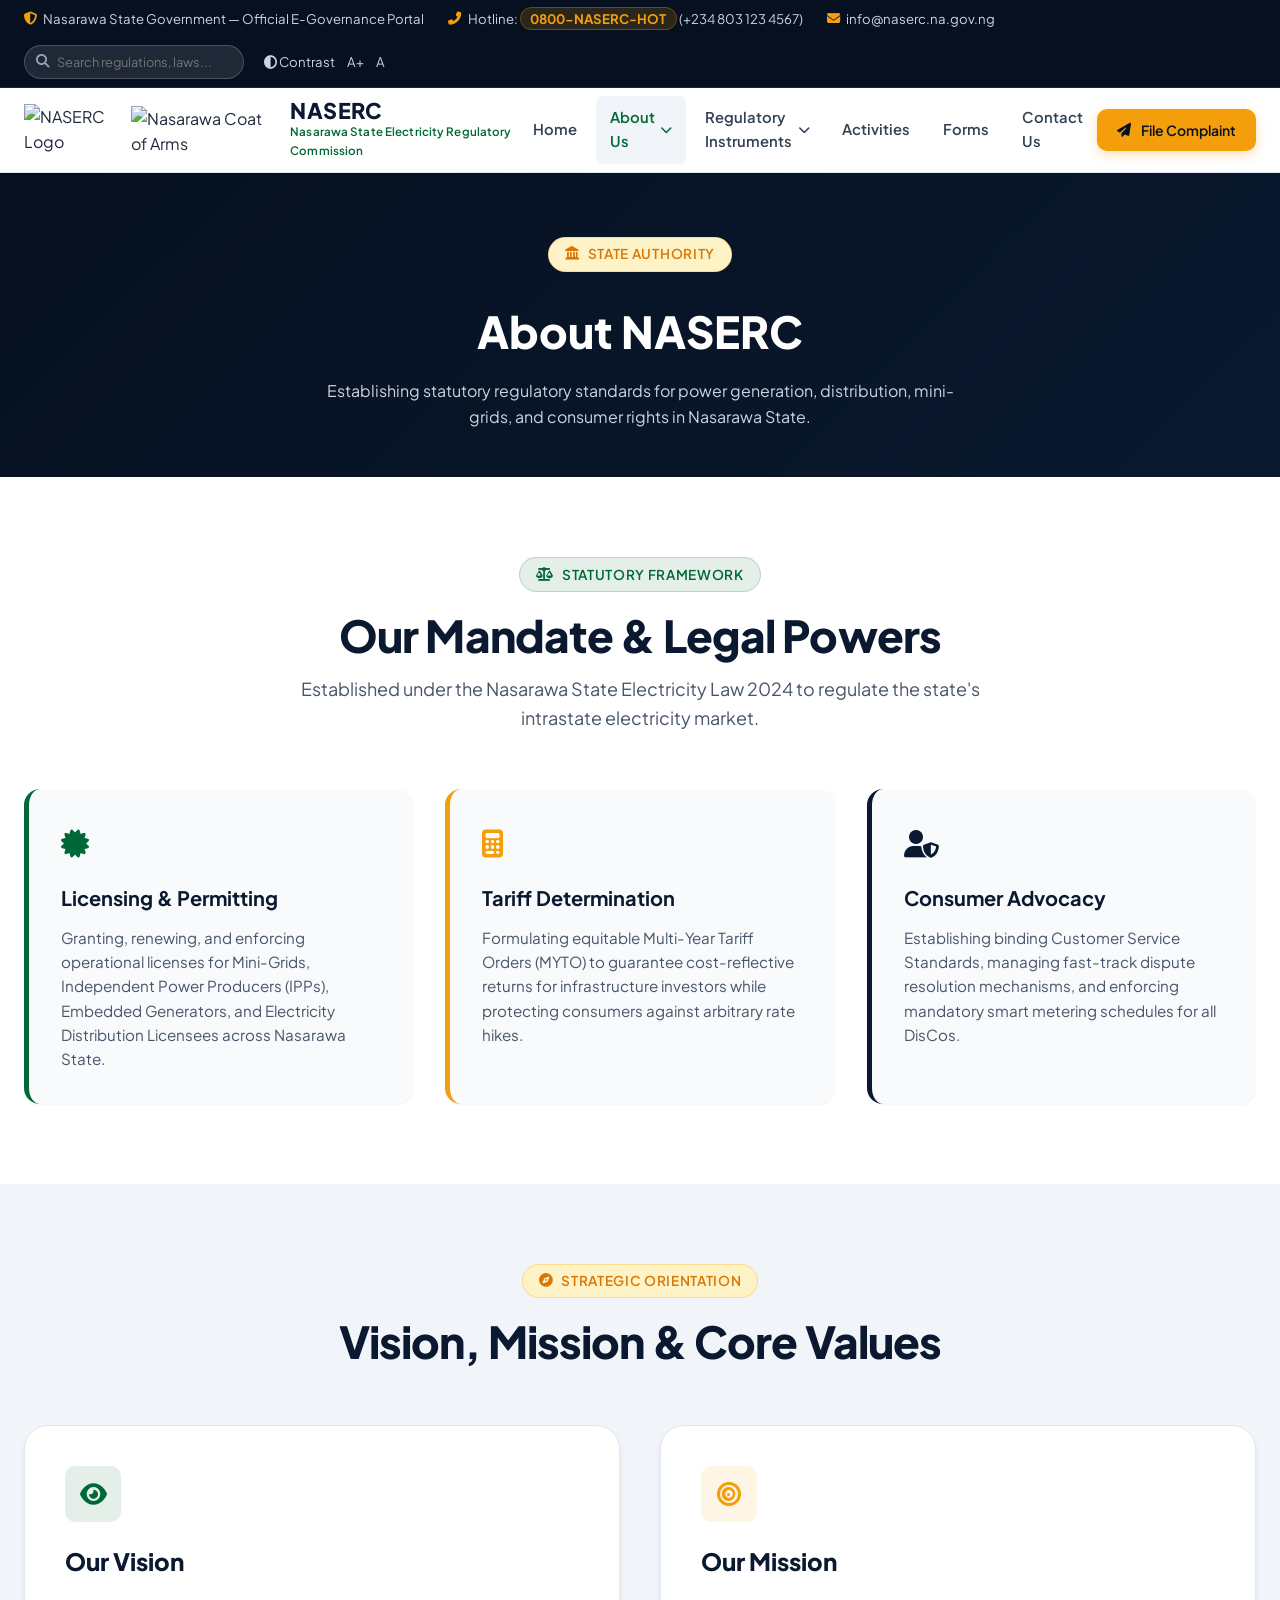
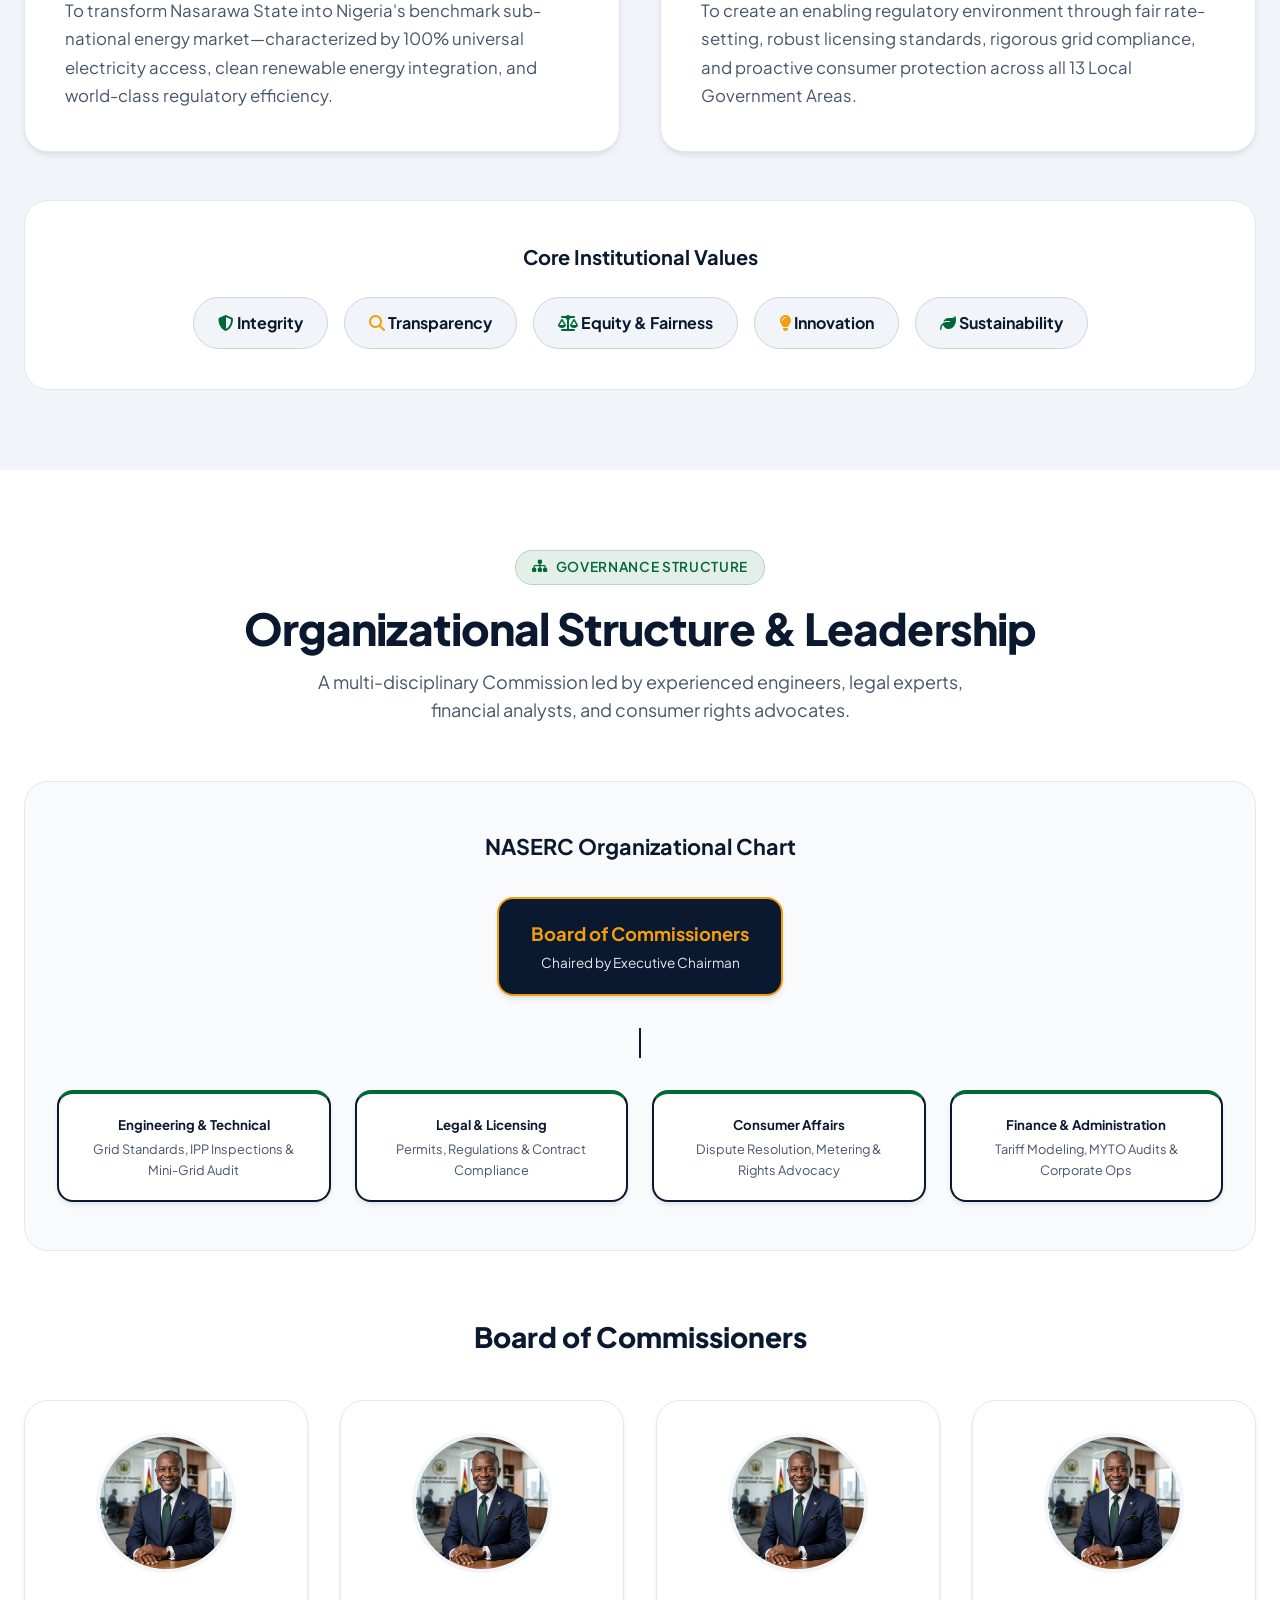
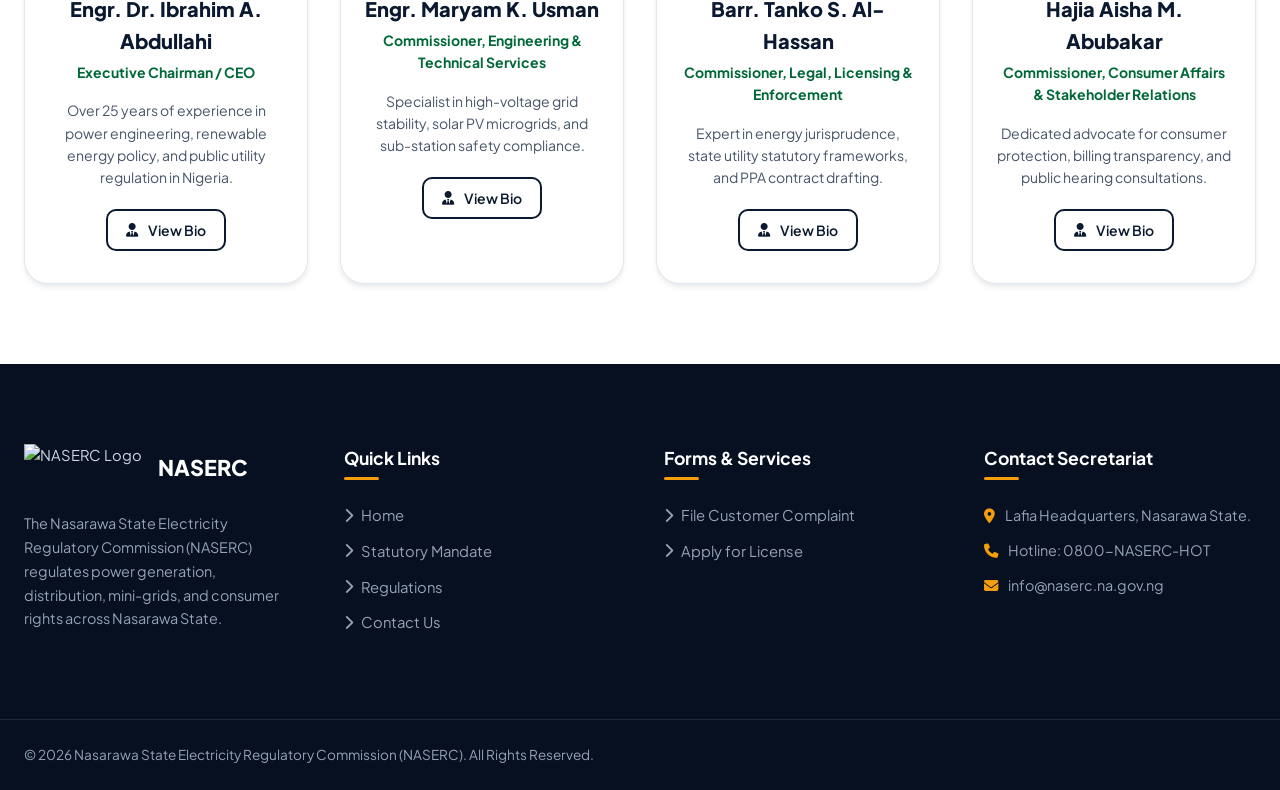
==== about.html @ a4e1a07e "first working" ====
<!DOCTYPE html>
<html lang="en">
<head>
  <meta charset="UTF-8">
  <meta name="viewport" content="width=device-width, initial-scale=1.0">
  <title>About Us | Nasarawa State Electricity Regulatory Commission (NASERC)</title>
  <meta name="description" content="Learn about NASERC's statutory mandate, vision, mission, governance structure, and leadership team regulating electricity in Nasarawa State.">

  <!-- Favicon -->
  <link rel="icon" href="https://naserc.na.gov.ng/logo.png" type="image/png">

  <!-- Google Fonts -->
  <link rel="preconnect" href="https://fonts.googleapis.com">
  <link rel="preconnect" href="https://fonts.gstatic.com" crossorigin>
  <link href="https://fonts.googleapis.com/css2?family=Inter:wght@400;500;600;700&family=Plus+Jakarta+Sans:wght@400;500;600;700;800&display=swap" rel="stylesheet">

  <!-- Font Awesome Icons -->
  <link rel="stylesheet" href="https://cdnjs.cloudflare.com/ajax/libs/font-awesome/6.5.1/css/all.min.css">

  <!-- Core Stylesheet -->
  <link rel="stylesheet" href="css/styles.css">
  
  <style>
    /* Specific Styling for About Page Org Chart & Leadership */
    .org-tree {
      display: flex;
      flex-direction: column;
      align-items: center;
      gap: 2rem;
      margin-top: 2rem;
    }
    .org-node {
      background: var(--white);
      border: 2px solid var(--primary-navy);
      border-radius: var(--radius-lg);
      padding: 1.25rem 2rem;
      text-align: center;
      box-shadow: var(--shadow-md);
      min-width: 260px;
    }
    .org-node.root {
      background: var(--primary-navy);
      color: var(--white);
      border-color: var(--accent-gold);
    }
    .org-node.root h4 { color: var(--accent-gold); }
    .org-level-2 {
      display: flex;
      gap: 1.5rem;
      flex-wrap: wrap;
      justify-content: center;
      width: 100%;
    }
    .org-node.child {
      border-top: 4px solid var(--primary-green);
      flex: 1;
      min-width: 220px;
      max-width: 280px;
    }
    .leadership-grid {
      display: grid;
      grid-template-columns: repeat(auto-fit, minmax(280px, 1fr));
      gap: 2rem;
      margin-top: 2.5rem;
    }
    .leader-card {
      background: var(--white);
      border-radius: var(--radius-xl);
      overflow: hidden;
      border: 1px solid var(--slate-200);
      box-shadow: var(--shadow-md);
      transition: all var(--transition-normal);
      text-align: center;
      padding: 2rem 1.5rem;
    }
    .leader-card:hover {
      transform: translateY(-6px);
      box-shadow: var(--shadow-xl);
      border-color: var(--primary-green);
    }
    .leader-img {
      width: 140px;
      height: 140px;
      border-radius: var(--radius-full);
      object-fit: cover;
      margin: 0 auto 1.25rem auto;
      border: 4px solid var(--slate-100);
    }
    .leader-name {
      font-family: var(--font-heading);
      font-size: 1.25rem;
      font-weight: 800;
      color: var(--primary-navy);
      margin-bottom: 0.25rem;
    }
    .leader-title {
      font-size: 0.875rem;
      font-weight: 700;
      color: var(--primary-green);
      margin-bottom: 1rem;
    }
  </style>
</head>
<body>

  <!-- Top Bar -->
  <div class="top-bar">
    <div class="container top-bar-content">
      <div class="top-bar-info">
        <div class="top-bar-item">
          <i class="fas fa-shield-alt"></i>
          <span>Nasarawa State Government — Official E-Governance Portal</span>
        </div>
        <div class="top-bar-item">
          <i class="fas fa-phone-alt"></i>
          <span>Hotline: <strong class="hotline-badge">0800-NASERC-HOT</strong> (+234 803 123 4567)</span>
        </div>
        <div class="top-bar-item">
          <i class="fas fa-envelope"></i>
          <span>info@naserc.na.gov.ng</span>
        </div>
      </div>
      <div class="top-bar-tools">
        <div class="quick-search-form">
          <i class="fas fa-search quick-search-icon"></i>
          <input type="text" class="quick-search-input" placeholder="Search regulations, laws..." aria-label="Search">
        </div>
        <div class="top-bar-links">
          <a href="#" id="toggleContrastBtn" class="top-bar-link" title="High Contrast Mode"><i class="fas fa-adjust"></i> Contrast</a>
          <a href="#" id="fontIncreaseBtn" class="top-bar-link" title="Increase Text Size">A+</a>
          <a href="#" id="fontResetBtn" class="top-bar-link" title="Reset Text Size">A</a>
        </div>
      </div>
    </div>
  </div>

  <!-- Header Navigation -->
  <header class="main-header">
    <div class="container header-inner">
      <div class="brand-wrapper">
        <a href="index.html" class="brand-logo-link">
          <div class="logo-badge-container">
            <img src="https://naserc.na.gov.ng/logo.png" alt="NASERC Logo" class="logo-img" onerror="this.src='https://naserc.na.gov.ng/nasarawa.jpg'; this.onerror=null;">
            <img src="https://naserc.na.gov.ng/nasarawa.jpg" alt="Nasarawa Coat of Arms" class="state-coat-img">
          </div>
          <div class="brand-text">
            <span class="brand-acronym">NASERC</span>
            <span class="brand-tagline">Nasarawa State Electricity Regulatory Commission</span>
          </div>
        </a>
      </div>

      <nav class="main-nav" aria-label="Main Navigation">
        <ul class="nav-list">
          <li class="nav-item"><a href="index.html" class="nav-link">Home</a></li>
          <li class="nav-item active">
            <a href="about.html" class="nav-link">About Us <i class="fas fa-chevron-down arrow"></i></a>
            <ul class="dropdown-menu">
              <li><a href="#mandate" class="dropdown-item"><i class="fas fa-balance-scale"></i> Statutory Mandate</a></li>
              <li><a href="#vision" class="dropdown-item"><i class="fas fa-eye"></i> Vision & Mission</a></li>
              <li><a href="#governance" class="dropdown-item"><i class="fas fa-sitemap"></i> Governance & Leadership</a></li>
            </ul>
          </li>
          <li class="nav-item">
            <a href="regulations.html" class="nav-link">Regulatory Instruments <i class="fas fa-chevron-down arrow"></i></a>
            <ul class="dropdown-menu">
              <li><a href="regulations.html?category=regulations" class="dropdown-item"><i class="fas fa-gavel"></i> Electricity Regulations</a></li>
              <li><a href="regulations.html?category=licenses" class="dropdown-item"><i class="fas fa-certificate"></i> Licenses & Permits</a></li>
              <li><a href="regulations.html?category=tariff" class="dropdown-item"><i class="fas fa-chart-line"></i> Tariff Orders (MYTO)</a></li>
            </ul>
          </li>
          <li class="nav-item"><a href="activities.html" class="nav-link">Activities</a></li>
          <li class="nav-item"><a href="forms.html" class="nav-link">Forms</a></li>
          <li class="nav-item"><a href="contact.html" class="nav-link">Contact Us</a></li>
        </ul>
      </nav>

      <div class="header-actions">
        <a href="forms.html?tab=complaint" class="btn btn-accent btn-sm"><i class="fas fa-paper-plane"></i> File Complaint</a>
        <button class="mobile-nav-toggle" id="mobileNavToggle" aria-label="Toggle Menu"><i class="fas fa-bars"></i></button>
      </div>
    </div>
  </header>

  <!-- Page Header Banner -->
  <section style="background: linear-gradient(135deg, var(--primary-navy-dark) 0%, var(--primary-navy) 100%); color: var(--white); padding: 4rem 0 3rem 0;">
    <div class="container text-center">
      <span class="section-badge gold"><i class="fas fa-landmark"></i> State Authority</span>
      <h1 style="font-family: var(--font-heading); font-size: 2.75rem; font-weight: 800; margin-top: 0.5rem;">About NASERC</h1>
      <p style="color: var(--slate-300); max-width: 650px; margin: 0.75rem auto 0 auto;">Establishing statutory regulatory standards for power generation, distribution, mini-grids, and consumer rights in Nasarawa State.</p>
    </div>
  </section>

  <!-- Mandate Section -->
  <section class="section-padding" id="mandate" style="background: var(--white);">
    <div class="container">
      <div class="section-header text-center">
        <span class="section-badge"><i class="fas fa-balance-scale"></i> Statutory Framework</span>
        <h2 class="section-title">Our Mandate & Legal Powers</h2>
        <p class="section-subtitle">Established under the Nasarawa State Electricity Law 2024 to regulate the state's intrastate electricity market.</p>
      </div>

      <div style="display: grid; grid-template-columns: repeat(auto-fit, minmax(300px, 1fr)); gap: 2rem;">
        <div style="background: var(--slate-50); border-radius: var(--radius-lg); padding: 2rem; border-left: 5px solid var(--primary-green); box-shadow: var(--shadow-sm);">
          <div style="font-size: 1.75rem; color: var(--primary-green); margin-bottom: 1rem;"><i class="fas fa-certificate"></i></div>
          <h3 style="font-family: var(--font-heading); font-size: 1.25rem; font-weight: 700; color: var(--primary-navy); margin-bottom: 0.75rem;">Licensing & Permitting</h3>
          <p style="color: var(--slate-600); font-size: 0.95rem; line-height: 1.6;">Granting, renewing, and enforcing operational licenses for Mini-Grids, Independent Power Producers (IPPs), Embedded Generators, and Electricity Distribution Licensees across Nasarawa State.</p>
        </div>

        <div style="background: var(--slate-50); border-radius: var(--radius-lg); padding: 2rem; border-left: 5px solid var(--accent-gold); box-shadow: var(--shadow-sm);">
          <div style="font-size: 1.75rem; color: var(--accent-gold); margin-bottom: 1rem;"><i class="fas fa-calculator"></i></div>
          <h3 style="font-family: var(--font-heading); font-size: 1.25rem; font-weight: 700; color: var(--primary-navy); margin-bottom: 0.75rem;">Tariff Determination</h3>
          <p style="color: var(--slate-600); font-size: 0.95rem; line-height: 1.6;">Formulating equitable Multi-Year Tariff Orders (MYTO) to guarantee cost-reflective returns for infrastructure investors while protecting consumers against arbitrary rate hikes.</p>
        </div>

        <div style="background: var(--slate-50); border-radius: var(--radius-lg); padding: 2rem; border-left: 5px solid var(--primary-navy); box-shadow: var(--shadow-sm);">
          <div style="font-size: 1.75rem; color: var(--primary-navy); margin-bottom: 1rem;"><i class="fas fa-user-shield"></i></div>
          <h3 style="font-family: var(--font-heading); font-size: 1.25rem; font-weight: 700; color: var(--primary-navy); margin-bottom: 0.75rem;">Consumer Advocacy</h3>
          <p style="color: var(--slate-600); font-size: 0.95rem; line-height: 1.6;">Establishing binding Customer Service Standards, managing fast-track dispute resolution mechanisms, and enforcing mandatory smart metering schedules for all DisCos.</p>
        </div>
      </div>
    </div>
  </section>

  <!-- Vision & Mission Section -->
  <section class="section-padding" id="vision" style="background: var(--slate-100);">
    <div class="container">
      <div class="section-header text-center">
        <span class="section-badge gold"><i class="fas fa-compass"></i> Strategic Orientation</span>
        <h2 class="section-title">Vision, Mission & Core Values</h2>
      </div>

      <div style="display: grid; grid-template-columns: repeat(auto-fit, minmax(320px, 1fr)); gap: 2.5rem; margin-bottom: 3rem;">
        <!-- Vision -->
        <div style="background: var(--white); border-radius: var(--radius-xl); padding: 2.5rem; border: 1px solid var(--slate-200); box-shadow: var(--shadow-md);">
          <div style="width: 56px; height: 56px; background: rgba(0, 104, 55, 0.1); color: var(--primary-green); border-radius: var(--radius-md); display: flex; align-items: center; justify-content: center; font-size: 1.5rem; margin-bottom: 1.25rem;">
            <i class="fas fa-eye"></i>
          </div>
          <h3 style="font-family: var(--font-heading); font-size: 1.5rem; font-weight: 800; color: var(--primary-navy); margin-bottom: 1rem;">Our Vision</h3>
          <p style="color: var(--slate-600); font-size: 1.05rem; line-height: 1.7;">
            To transform Nasarawa State into Nigeria's benchmark sub-national energy market—characterized by 100% universal electricity access, clean renewable energy integration, and world-class regulatory efficiency.
          </p>
        </div>

        <!-- Mission -->
        <div style="background: var(--white); border-radius: var(--radius-xl); padding: 2.5rem; border: 1px solid var(--slate-200); box-shadow: var(--shadow-md);">
          <div style="width: 56px; height: 56px; background: rgba(245, 158, 11, 0.1); color: var(--accent-gold); border-radius: var(--radius-md); display: flex; align-items: center; justify-content: center; font-size: 1.5rem; margin-bottom: 1.25rem;">
            <i class="fas fa-bullseye"></i>
          </div>
          <h3 style="font-family: var(--font-heading); font-size: 1.5rem; font-weight: 800; color: var(--primary-navy); margin-bottom: 1rem;">Our Mission</h3>
          <p style="color: var(--slate-600); font-size: 1.05rem; line-height: 1.7;">
            To create an enabling regulatory environment through fair rate-setting, robust licensing standards, rigorous grid compliance, and proactive consumer protection across all 13 Local Government Areas.
          </p>
        </div>
      </div>

      <!-- Core Values Pills -->
      <div style="background: var(--white); border-radius: var(--radius-xl); padding: 2.5rem; border: 1px solid var(--slate-200); text-align: center;">
        <h3 style="font-family: var(--font-heading); font-size: 1.25rem; color: var(--primary-navy); margin-bottom: 1.5rem;">Core Institutional Values</h3>
        <div style="display: flex; justify-content: center; gap: 1rem; flex-wrap: wrap;">
          <span style="background: var(--slate-100); color: var(--primary-navy); padding: 0.75rem 1.5rem; border-radius: var(--radius-full); font-weight: 700; border: 1px solid var(--slate-300);"><i class="fas fa-shield-alt" style="color: var(--primary-green);"></i> Integrity</span>
          <span style="background: var(--slate-100); color: var(--primary-navy); padding: 0.75rem 1.5rem; border-radius: var(--radius-full); font-weight: 700; border: 1px solid var(--slate-300);"><i class="fas fa-search" style="color: var(--accent-gold);"></i> Transparency</span>
          <span style="background: var(--slate-100); color: var(--primary-navy); padding: 0.75rem 1.5rem; border-radius: var(--radius-full); font-weight: 700; border: 1px solid var(--slate-300);"><i class="fas fa-balance-scale" style="color: var(--primary-green);"></i> Equity & Fairness</span>
          <span style="background: var(--slate-100); color: var(--primary-navy); padding: 0.75rem 1.5rem; border-radius: var(--radius-full); font-weight: 700; border: 1px solid var(--slate-300);"><i class="fas fa-lightbulb" style="color: var(--accent-gold);"></i> Innovation</span>
          <span style="background: var(--slate-100); color: var(--primary-navy); padding: 0.75rem 1.5rem; border-radius: var(--radius-full); font-weight: 700; border: 1px solid var(--slate-300);"><i class="fas fa-leaf" style="color: var(--primary-green);"></i> Sustainability</span>
        </div>
      </div>
    </div>
  </section>

  <!-- Governance & Organizational Structure Section -->
  <section class="section-padding" id="governance" style="background: var(--white);">
    <div class="container">
      <div class="section-header text-center">
        <span class="section-badge"><i class="fas fa-sitemap"></i> Governance Structure</span>
        <h2 class="section-title">Organizational Structure & Leadership</h2>
        <p class="section-subtitle">A multi-disciplinary Commission led by experienced engineers, legal experts, financial analysts, and consumer rights advocates.</p>
      </div>

      <!-- Organizational Chart Flowchart -->
      <div style="background: var(--slate-50); border-radius: var(--radius-xl); padding: 3rem 2rem; border: 1px solid var(--slate-200); margin-bottom: 4rem;">
        <h3 style="font-family: var(--font-heading); text-align: center; color: var(--primary-navy); margin-bottom: 2rem; font-size: 1.35rem;">NASERC Organizational Chart</h3>
        <div class="org-tree">
          <div class="org-node root">
            <h4 style="font-size: 1.15rem; margin-bottom: 0.25rem;">Board of Commissioners</h4>
            <p style="font-size: 0.85rem; color: var(--slate-200);">Chaired by Executive Chairman</p>
          </div>

          <div style="width: 2px; height: 30px; background: var(--primary-navy);"></div>

          <div class="org-level-2">
            <div class="org-node child">
              <h5 style="font-family: var(--font-heading); color: var(--primary-navy); margin-bottom: 0.25rem;">Engineering & Technical</h5>
              <p style="font-size: 0.8rem; color: var(--slate-600);">Grid Standards, IPP Inspections & Mini-Grid Audit</p>
            </div>

            <div class="org-node child">
              <h5 style="font-family: var(--font-heading); color: var(--primary-navy); margin-bottom: 0.25rem;">Legal & Licensing</h5>
              <p style="font-size: 0.8rem; color: var(--slate-600);">Permits, Regulations & Contract Compliance</p>
            </div>

            <div class="org-node child">
              <h5 style="font-family: var(--font-heading); color: var(--primary-navy); margin-bottom: 0.25rem;">Consumer Affairs</h5>
              <p style="font-size: 0.8rem; color: var(--slate-600);">Dispute Resolution, Metering & Rights Advocacy</p>
            </div>

            <div class="org-node child">
              <h5 style="font-family: var(--font-heading); color: var(--primary-navy); margin-bottom: 0.25rem;">Finance & Administration</h5>
              <p style="font-size: 0.8rem; color: var(--slate-600);">Tariff Modeling, MYTO Audits & Corporate Ops</p>
            </div>
          </div>
        </div>
      </div>

      <!-- Leadership Team Cards -->
      <h3 style="font-family: var(--font-heading); font-size: 1.75rem; font-weight: 800; color: var(--primary-navy); text-align: center; margin-bottom: 1rem;">Board of Commissioners</h3>
      
      <div class="leadership-grid">
        <!-- Leader 1 -->
        <div class="leader-card">
          <img src="assets/images/chairman.png" alt="Executive Chairman" class="leader-img">
          <h4 class="leader-name">Engr. Dr. Ibrahim A. Abdullahi</h4>
          <div class="leader-title">Executive Chairman / CEO</div>
          <p style="font-size: 0.875rem; color: var(--slate-600); line-height: 1.6; margin-bottom: 1.25rem;">Over 25 years of experience in power engineering, renewable energy policy, and public utility regulation in Nigeria.</p>
          <button class="btn btn-sm btn-outline" onclick="showToast('Engr. Dr. Ibrahim A. Abdullahi profile loaded', 'info')"><i class="fas fa-user-tie"></i> View Bio</button>
        </div>

        <!-- Leader 2 -->
        <div class="leader-card">
          <img src="assets/images/executive.png" alt="Commissioner Technical Services" class="leader-img" onerror="this.src='assets/images/chairman.png';">
          <h4 class="leader-name">Engr. Maryam K. Usman</h4>
          <div class="leader-title">Commissioner, Engineering & Technical Services</div>
          <p style="font-size: 0.875rem; color: var(--slate-600); line-height: 1.6; margin-bottom: 1.25rem;">Specialist in high-voltage grid stability, solar PV microgrids, and sub-station safety compliance.</p>
          <button class="btn btn-sm btn-outline" onclick="showToast('Engr. Maryam K. Usman profile loaded', 'info')"><i class="fas fa-user-tie"></i> View Bio</button>
        </div>

        <!-- Leader 3 -->
        <div class="leader-card">
          <img src="assets/images/executive.png" alt="Commissioner Legal" class="leader-img" onerror="this.src='assets/images/chairman.png';">
          <h4 class="leader-name">Barr. Tanko S. Al-Hassan</h4>
          <div class="leader-title">Commissioner, Legal, Licensing & Enforcement</div>
          <p style="font-size: 0.875rem; color: var(--slate-600); line-height: 1.6; margin-bottom: 1.25rem;">Expert in energy jurisprudence, state utility statutory frameworks, and PPA contract drafting.</p>
          <button class="btn btn-sm btn-outline" onclick="showToast('Barr. Tanko S. Al-Hassan profile loaded', 'info')"><i class="fas fa-user-tie"></i> View Bio</button>
        </div>

        <!-- Leader 4 -->
        <div class="leader-card">
          <img src="assets/images/executive.png" alt="Commissioner Consumer Affairs" class="leader-img" onerror="this.src='assets/images/chairman.png';">
          <h4 class="leader-name">Hajia Aisha M. Abubakar</h4>
          <div class="leader-title">Commissioner, Consumer Affairs & Stakeholder Relations</div>
          <p style="font-size: 0.875rem; color: var(--slate-600); line-height: 1.6; margin-bottom: 1.25rem;">Dedicated advocate for consumer protection, billing transparency, and public hearing consultations.</p>
          <button class="btn btn-sm btn-outline" onclick="showToast('Hajia Aisha M. Abubakar profile loaded', 'info')"><i class="fas fa-user-tie"></i> View Bio</button>
        </div>
      </div>
    </div>
  </section>

  <!-- Global Footer -->
  <footer class="main-footer">
    <div class="footer-top">
      <div class="container">
        <div class="footer-grid">
          <div class="footer-brand-col">
            <div class="footer-logo-row">
              <img src="https://naserc.na.gov.ng/logo.png" alt="NASERC Logo" class="footer-logo" onerror="this.src='https://naserc.na.gov.ng/nasarawa.jpg'; this.onerror=null;">
              <span style="font-family: var(--font-heading); font-weight: 800; font-size: 1.35rem; color: var(--white);">NASERC</span>
            </div>
            <p class="footer-desc">
              The Nasarawa State Electricity Regulatory Commission (NASERC) regulates power generation, distribution, mini-grids, and consumer rights across Nasarawa State.
            </p>
          </div>
          <div>
            <h4 class="footer-heading">Quick Links</h4>
            <ul class="footer-links">
              <li><a href="index.html" class="footer-link"><i class="fas fa-chevron-right"></i> Home</a></li>
              <li><a href="about.html" class="footer-link"><i class="fas fa-chevron-right"></i> Statutory Mandate</a></li>
              <li><a href="regulations.html" class="footer-link"><i class="fas fa-chevron-right"></i> Regulations</a></li>
              <li><a href="contact.html" class="footer-link"><i class="fas fa-chevron-right"></i> Contact Us</a></li>
            </ul>
          </div>
          <div>
            <h4 class="footer-heading">Forms & Services</h4>
            <ul class="footer-links">
              <li><a href="forms.html?tab=complaint" class="footer-link"><i class="fas fa-chevron-right"></i> File Customer Complaint</a></li>
              <li><a href="forms.html?tab=license" class="footer-link"><i class="fas fa-chevron-right"></i> Apply for License</a></li>
            </ul>
          </div>
          <div>
            <h4 class="footer-heading">Contact Secretariat</h4>
            <ul class="footer-links">
              <li style="color: var(--slate-400); font-size: 0.9rem;"><i class="fas fa-map-marker-alt" style="color: var(--accent-gold); margin-right: 0.5rem;"></i> Lafia Headquarters, Nasarawa State.</li>
              <li style="color: var(--slate-400); font-size: 0.9rem;"><i class="fas fa-phone" style="color: var(--accent-gold); margin-right: 0.5rem;"></i> Hotline: 0800-NASERC-HOT</li>
              <li style="color: var(--slate-400); font-size: 0.9rem;"><i class="fas fa-envelope" style="color: var(--accent-gold); margin-right: 0.5rem;"></i> info@naserc.na.gov.ng</li>
            </ul>
          </div>
        </div>
      </div>
    </div>
    <div class="footer-bottom">
      <div class="container footer-bottom-content">
        <div>&copy; 2026 Nasarawa State Electricity Regulatory Commission (NASERC). All Rights Reserved.</div>
      </div>
    </div>
  </footer>

  <script src="js/main.js"></script>
</body>
</html>
---- css/styles.css ----
/* ==========================================================================
   Nasarawa State Electricity Regulatory Commission (NASERC)
   Official Web Portal - Stylesheet & Design System
   ========================================================================== */

/* --------------------------------------------------------------------------
   1. Design System & CSS Variables
   -------------------------------------------------------------------------- */
:root {
  /* Brand Colors - Governmental & Civic Palette */
  --primary-navy: #0a192f;
  --primary-navy-dark: #061020;
  --primary-navy-light: #162e4a;
  --primary-green: #006837;
  --primary-green-light: #0d8a4d;
  --primary-green-dark: #004d28;
  --accent-gold: #f59e0b;
  --accent-gold-hover: #d97706;
  --accent-gold-light: #fef3c7;
  
  /* Neutral Colors */
  --slate-900: #0f172a;
  --slate-800: #1e293b;
  --slate-700: #334155;
  --slate-600: #475569;
  --slate-500: #64748b;
  --slate-400: #94a3b8;
  --slate-300: #cbd5e1;
  --slate-200: #e2e8f0;
  --slate-100: #f1f5f9;
  --slate-50: #f8fafc;
  --white: #ffffff;

  /* State & Alert Colors */
  --success: #10b981;
  --success-bg: #ecfdf5;
  --warning: #f59e0b;
  --warning-bg: #fffbeb;
  --danger: #ef4444;
  --danger-bg: #fef2f2;
  --info: #3b82f6;
  --info-bg: #eff6ff;

  /* Typography */
  --font-main: 'Plus Jakarta Sans', 'Inter', -apple-system, BlinkMacSystemFont, 'Segoe UI', Roboto, sans-serif;
  --font-heading: 'Plus Jakarta Sans', 'Inter', sans-serif;

  /* Shadows */
  --shadow-sm: 0 1px 2px 0 rgba(0, 0, 0, 0.05);
  --shadow-md: 0 4px 6px -1px rgba(10, 25, 47, 0.08), 0 2px 4px -1px rgba(10, 25, 47, 0.04);
  --shadow-lg: 0 10px 15px -3px rgba(10, 25, 47, 0.1), 0 4px 6px -2px rgba(10, 25, 47, 0.05);
  --shadow-xl: 0 20px 25px -5px rgba(10, 25, 47, 0.12), 0 10px 10px -5px rgba(10, 25, 47, 0.04);
  --shadow-glow: 0 0 25px rgba(0, 104, 55, 0.25);

  /* Borders & Radius */
  --radius-sm: 6px;
  --radius-md: 10px;
  --radius-lg: 16px;
  --radius-xl: 24px;
  --radius-full: 9999px;

  /* Transitions */
  --transition-fast: 0.15s ease;
  --transition-normal: 0.3s cubic-bezier(0.4, 0, 0.2, 1);
  --transition-slow: 0.5s cubic-bezier(0.4, 0, 0.2, 1);

  /* Layout */
  --max-width: 1280px;
  --header-height: 80px;
}

/* Dark Mode Variables Toggle */
[data-theme="dark"] {
  --slate-900: #f8fafc;
  --slate-800: #e2e8f0;
  --slate-700: #cbd5e1;
  --slate-100: #0f172a;
  --slate-50: #0b1120;
  --white: #121e30;
  --primary-navy: #0f2540;
  --shadow-md: 0 4px 6px -1px rgba(0, 0, 0, 0.3);
}

/* --------------------------------------------------------------------------
   2. Reset & Core Styling
   -------------------------------------------------------------------------- */
*, *::before, *::after {
  box-sizing: border-box;
  margin: 0;
  padding: 0;
}

html {
  font-size: 16px;
  scroll-behavior: smooth;
  height: 100%;
}

body {
  font-family: var(--font-main);
  background-color: var(--slate-50);
  color: var(--slate-800);
  line-height: 1.6;
  -webkit-font-smoothing: antialiased;
  -moz-osx-font-smoothing: grayscale;
  display: flex;
  flex-direction: column;
  min-height: 100vh;
}

main {
  flex: 1;
}

a {
  color: inherit;
  text-decoration: none;
  transition: color var(--transition-fast);
}

button, input, select, textarea {
  font: inherit;
}

img, svg {
  display: block;
  max-width: 100%;
  height: auto;
}

ul, ol {
  list-style: none;
}

/* --------------------------------------------------------------------------
   3. Container & Layout Utilities
   -------------------------------------------------------------------------- */
.container {
  width: 100%;
  max-width: var(--max-width);
  margin-left: auto;
  margin-right: auto;
  padding-left: 1.5rem;
  padding-right: 1.5rem;
}

.section-padding {
  padding-top: 5rem;
  padding-bottom: 5rem;
}

@media (max-width: 768px) {
  .section-padding {
    padding-top: 3.5rem;
    padding-bottom: 3.5rem;
  }
}

.text-center { text-align: center; }
.text-left { text-align: left; }
.text-right { text-align: right; }

.section-header {
  margin-bottom: 3.5rem;
}

.section-badge {
  display: inline-flex;
  align-items: center;
  gap: 0.5rem;
  padding: 0.35rem 1rem;
  background-color: rgba(0, 104, 55, 0.1);
  color: var(--primary-green);
  border: 1px solid rgba(0, 104, 55, 0.2);
  border-radius: var(--radius-full);
  font-size: 0.85rem;
  font-weight: 600;
  letter-spacing: 0.05em;
  text-transform: uppercase;
  margin-bottom: 1rem;
}

.section-badge.gold {
  background-color: var(--accent-gold-light);
  color: var(--accent-gold-hover);
  border-color: rgba(245, 158, 11, 0.3);
}

.section-title {
  font-family: var(--font-heading);
  font-size: 2.25rem;
  font-weight: 800;
  color: var(--primary-navy);
  line-height: 1.25;
  letter-spacing: -0.02em;
}

@media (min-width: 768px) {
  .section-title { font-size: 2.75rem; }
}

.section-subtitle {
  font-size: 1.125rem;
  color: var(--slate-600);
  max-width: 700px;
  margin-top: 0.75rem;
  margin-left: auto;
  margin-right: auto;
}

/* Buttons */
.btn {
  display: inline-flex;
  align-items: center;
  justify-content: center;
  gap: 0.6rem;
  padding: 0.85rem 1.75rem;
  font-size: 0.95rem;
  font-weight: 600;
  border-radius: var(--radius-md);
  border: 2px solid transparent;
  cursor: pointer;
  transition: all var(--transition-normal);
  white-space: nowrap;
}

.btn-primary {
  background-color: var(--primary-green);
  color: var(--white);
  box-shadow: 0 4px 12px rgba(0, 104, 55, 0.25);
}

.btn-primary:hover {
  background-color: var(--primary-green-dark);
  transform: translateY(-2px);
  box-shadow: 0 6px 16px rgba(0, 104, 55, 0.35);
}

.btn-accent {
  background-color: var(--accent-gold);
  color: var(--primary-navy-dark);
  box-shadow: 0 4px 12px rgba(245, 158, 11, 0.3);
}

.btn-accent:hover {
  background-color: var(--accent-gold-hover);
  color: var(--white);
  transform: translateY(-2px);
  box-shadow: 0 6px 16px rgba(217, 119, 6, 0.4);
}

.btn-navy {
  background-color: var(--primary-navy);
  color: var(--white);
}

.btn-navy:hover {
  background-color: var(--primary-navy-light);
  transform: translateY(-2px);
}

.btn-outline {
  background-color: transparent;
  border-color: var(--primary-navy);
  color: var(--primary-navy);
}

.btn-outline:hover {
  background-color: var(--primary-navy);
  color: var(--white);
  transform: translateY(-2px);
}

.btn-outline-white {
  background-color: transparent;
  border-color: rgba(255, 255, 255, 0.6);
  color: var(--white);
}

.btn-outline-white:hover {
  background-color: var(--white);
  color: var(--primary-navy);
  transform: translateY(-2px);
}

.btn-sm {
  padding: 0.5rem 1.15rem;
  font-size: 0.875rem;
}

.btn-lg {
  padding: 1.1rem 2.25rem;
  font-size: 1.05rem;
  border-radius: var(--radius-lg);
}

/* --------------------------------------------------------------------------
   4. Global Header & Top Bar Navigation
   -------------------------------------------------------------------------- */
.top-bar {
  background-color: var(--primary-navy-dark);
  color: var(--slate-300);
  font-size: 0.825rem;
  padding: 0.5rem 0;
  border-bottom: 1px solid rgba(255, 255, 255, 0.1);
}

.top-bar-content {
  display: flex;
  justify-content: space-between;
  align-items: center;
  flex-wrap: wrap;
  gap: 1rem;
}

.top-bar-info {
  display: flex;
  align-items: center;
  gap: 1.5rem;
  flex-wrap: wrap;
}

.top-bar-item {
  display: flex;
  align-items: center;
  gap: 0.4rem;
}

.top-bar-item i {
  color: var(--accent-gold);
}

.hotline-badge {
  background-color: rgba(245, 158, 11, 0.15);
  color: var(--accent-gold);
  padding: 0.15rem 0.6rem;
  border-radius: var(--radius-full);
  font-weight: 700;
  border: 1px solid rgba(245, 158, 11, 0.3);
}

.top-bar-tools {
  display: flex;
  align-items: center;
  gap: 1.25rem;
}

.quick-search-form {
  position: relative;
  width: 220px;
}

.quick-search-input {
  width: 100%;
  padding: 0.35rem 0.75rem 0.35rem 2rem;
  background: rgba(255, 255, 255, 0.1);
  border: 1px solid rgba(255, 255, 255, 0.2);
  border-radius: var(--radius-full);
  color: var(--white);
  font-size: 0.8rem;
  transition: all var(--transition-fast);
}

.quick-search-input:focus {
  outline: none;
  background: rgba(255, 255, 255, 0.2);
  border-color: var(--accent-gold);
  width: 260px;
}

.quick-search-icon {
  position: absolute;
  left: 0.75rem;
  top: 50%;
  transform: translateY(-50%);
  color: var(--slate-400);
  font-size: 0.85rem;
}

/* Accessibility & Theme Controls */
.top-bar-links {
  display: flex;
  align-items: center;
  gap: 0.75rem;
}

.top-bar-link {
  color: var(--slate-300);
  transition: color var(--transition-fast);
}

.top-bar-link:hover {
  color: var(--white);
}

/* Main Navbar */
.main-header {
  position: sticky;
  top: 0;
  z-index: 1000;
  background-color: rgba(255, 255, 255, 0.96);
  backdrop-filter: blur(12px);
  -webkit-backdrop-filter: blur(12px);
  border-bottom: 1px solid var(--slate-200);
  box-shadow: var(--shadow-sm);
  transition: all var(--transition-normal);
}

.header-inner {
  display: flex;
  align-items: center;
  justify-content: space-between;
  height: 84px;
}

.brand-wrapper {
  display: flex;
  align-items: center;
  gap: 1rem;
}

.brand-logo-link {
  display: flex;
  align-items: center;
  gap: 0.85rem;
}

.logo-badge-container {
  display: flex;
  align-items: center;
  gap: 0.75rem;
}

.logo-img {
  height: 52px;
  width: auto;
  object-fit: contain;
}

.state-coat-img {
  height: 48px;
  width: auto;
  object-fit: contain;
}

.brand-text {
  display: flex;
  flex-direction: column;
}

.brand-acronym {
  font-family: var(--font-heading);
  font-weight: 800;
  font-size: 1.35rem;
  color: var(--primary-navy);
  line-height: 1.1;
  letter-spacing: 0.02em;
}

.brand-tagline {
  font-size: 0.725rem;
  color: var(--primary-green);
  font-weight: 600;
  letter-spacing: 0.01em;
}

/* Navigation Links */
.main-nav {
  display: flex;
  align-items: center;
  gap: 0.25rem;
}

.nav-list {
  display: flex;
  align-items: center;
  gap: 0.35rem;
}

.nav-item {
  position: relative;
}

.nav-link {
  display: flex;
  align-items: center;
  gap: 0.35rem;
  padding: 0.65rem 0.85rem;
  font-size: 0.925rem;
  font-weight: 600;
  color: var(--slate-700);
  border-radius: var(--radius-sm);
  transition: all var(--transition-fast);
}

.nav-link:hover, .nav-item.active .nav-link {
  color: var(--primary-green);
  background-color: var(--slate-100);
}

.nav-link i.arrow {
  font-size: 0.75rem;
  transition: transform var(--transition-fast);
}

.nav-item:hover .nav-link i.arrow {
  transform: rotate(180deg);
}

/* Dropdown Menu */
.dropdown-menu {
  position: absolute;
  top: 100%;
  left: 0;
  min-width: 250px;
  background-color: var(--white);
  border-radius: var(--radius-md);
  box-shadow: var(--shadow-xl);
  border: 1px solid var(--slate-200);
  padding: 0.6rem 0;
  opacity: 0;
  visibility: hidden;
  transform: translateY(10px);
  transition: all var(--transition-normal);
  z-index: 1100;
}

.nav-item:hover .dropdown-menu {
  opacity: 1;
  visibility: visible;
  transform: translateY(0);
}

.dropdown-item {
  display: flex;
  align-items: center;
  gap: 0.75rem;
  padding: 0.65rem 1.25rem;
  font-size: 0.9rem;
  font-weight: 500;
  color: var(--slate-700);
  transition: all var(--transition-fast);
}

.dropdown-item:hover {
  background-color: var(--slate-100);
  color: var(--primary-green);
  padding-left: 1.5rem;
}

.dropdown-item i {
  color: var(--primary-green);
  font-size: 1rem;
}

/* Header Actions */
.header-actions {
  display: flex;
  align-items: center;
  gap: 1rem;
}

.mobile-nav-toggle {
  display: none;
  background: none;
  border: none;
  font-size: 1.5rem;
  color: var(--primary-navy);
  cursor: pointer;
  padding: 0.5rem;
}

@media (max-width: 1024px) {
  .main-nav {
    display: none;
  }
  .mobile-nav-toggle {
    display: block;
  }
  .top-bar-info {
    font-size: 0.75rem;
  }
  .quick-search-form {
    display: none;
  }
}

/* Mobile Drawer Navigation */
.mobile-drawer {
  position: fixed;
  top: 0;
  right: -320px;
  width: 300px;
  height: 100vh;
  background-color: var(--white);
  z-index: 2000;
  box-shadow: var(--shadow-xl);
  transition: right var(--transition-normal);
  display: flex;
  flex-direction: column;
  overflow-y: auto;
}

.mobile-drawer.open {
  right: 0;
}

.drawer-header {
  display: flex;
  align-items: center;
  justify-content: space-between;
  padding: 1.25rem 1.5rem;
  border-bottom: 1px solid var(--slate-200);
  background: var(--primary-navy-dark);
  color: var(--white);
}

.drawer-close {
  background: none;
  border: none;
  color: var(--white);
  font-size: 1.5rem;
  cursor: pointer;
}

.drawer-body {
  padding: 1.5rem;
  flex: 1;
}

.mobile-nav-list {
  display: flex;
  flex-direction: column;
  gap: 0.5rem;
}

.mobile-nav-item {
  border-bottom: 1px solid var(--slate-100);
}

.mobile-nav-link {
  display: flex;
  justify-content: space-between;
  align-items: center;
  padding: 0.85rem 0;
  font-weight: 600;
  color: var(--slate-800);
}

.mobile-submenu {
  display: none;
  padding-left: 1rem;
  padding-bottom: 0.5rem;
}

.mobile-submenu.open {
  display: block;
}

.mobile-submenu-item {
  padding: 0.5rem 0;
  font-size: 0.9rem;
  color: var(--slate-600);
}

.drawer-backdrop {
  position: fixed;
  inset: 0;
  background: rgba(0, 0, 0, 0.5);
  z-index: 1999;
  opacity: 0;
  visibility: hidden;
  transition: opacity var(--transition-normal);
}

.drawer-backdrop.open {
  opacity: 1;
  visibility: visible;
}

/* --------------------------------------------------------------------------
   5. Hero Section (Slider & Overlay Controls)
   -------------------------------------------------------------------------- */
.hero-slider-section {
  position: relative;
  background-color: var(--primary-navy-dark);
  color: var(--white);
  overflow: hidden;
  min-height: 580px;
}

.hero-slider-container {
  position: relative;
  width: 100%;
  height: 580px;
}

.hero-slide {
  position: absolute;
  inset: 0;
  opacity: 0;
  visibility: hidden;
  transition: opacity 0.8s ease-in-out, transform 0.8s ease-in-out;
  transform: scale(1.03);
}

.hero-slide.active {
  opacity: 1;
  visibility: visible;
  transform: scale(1);
}

.hero-slide-bg {
  position: absolute;
  inset: 0;
  width: 100%;
  height: 100%;
  object-fit: cover;
  object-position: center;
}

.hero-slide-overlay {
  position: absolute;
  inset: 0;
  background: linear-gradient(90deg, 
    rgba(6, 16, 32, 0.92) 0%, 
    rgba(6, 16, 32, 0.75) 50%, 
    rgba(6, 16, 32, 0.4) 100%);
}

.hero-slide-content {
  position: relative;
  z-index: 10;
  height: 100%;
  display: flex;
  flex-direction: column;
  justify-content: center;
  max-width: 750px;
}

.hero-tag {
  display: inline-flex;
  align-items: center;
  gap: 0.5rem;
  padding: 0.4rem 1rem;
  background: rgba(245, 158, 11, 0.2);
  color: var(--accent-gold);
  border: 1px solid rgba(245, 158, 11, 0.4);
  border-radius: var(--radius-full);
  font-size: 0.85rem;
  font-weight: 700;
  margin-bottom: 1.25rem;
  width: fit-content;
}

.hero-title {
  font-family: var(--font-heading);
  font-size: 2.75rem;
  font-weight: 800;
  line-height: 1.15;
  letter-spacing: -0.02em;
  margin-bottom: 1.25rem;
}

@media (min-width: 768px) {
  .hero-title { font-size: 3.5rem; }
}

.hero-description {
  font-size: 1.15rem;
  color: var(--slate-300);
  line-height: 1.6;
  margin-bottom: 2rem;
}

.hero-actions {
  display: flex;
  gap: 1rem;
  flex-wrap: wrap;
}

/* Slider Navigation Controls */
.slider-arrow {
  position: absolute;
  top: 50%;
  transform: translateY(-50%);
  z-index: 20;
  width: 48px;
  height: 48px;
  border-radius: var(--radius-full);
  background: rgba(255, 255, 255, 0.15);
  backdrop-filter: blur(8px);
  border: 1px solid rgba(255, 255, 255, 0.3);
  color: var(--white);
  display: flex;
  align-items: center;
  justify-content: center;
  font-size: 1.25rem;
  cursor: pointer;
  transition: all var(--transition-fast);
}

.slider-arrow:hover {
  background: var(--primary-green);
  border-color: var(--primary-green);
  transform: translateY(-50%) scale(1.1);
}

.slider-arrow.prev { left: 2rem; }
.slider-arrow.next { right: 2rem; }

.slider-indicators {
  position: absolute;
  bottom: 2rem;
  left: 50%;
  transform: translateX(-50%);
  z-index: 20;
  display: flex;
  align-items: center;
  gap: 0.75rem;
}

.indicator-dot {
  width: 12px;
  height: 12px;
  border-radius: var(--radius-full);
  background: rgba(255, 255, 255, 0.4);
  border: none;
  cursor: pointer;
  transition: all var(--transition-normal);
}

.indicator-dot.active {
  width: 36px;
  background: var(--accent-gold);
  border-radius: 6px;
}

/* Live News Ticker */
.ticker-bar {
  background: var(--primary-navy);
  color: var(--white);
  padding: 0.75rem 0;
  border-bottom: 3px solid var(--primary-green);
}

.ticker-wrapper {
  display: flex;
  align-items: center;
  gap: 1rem;
  overflow: hidden;
}

.ticker-label {
  display: flex;
  align-items: center;
  gap: 0.4rem;
  background: var(--primary-green);
  color: var(--white);
  padding: 0.3rem 0.85rem;
  border-radius: var(--radius-sm);
  font-size: 0.8rem;
  font-weight: 700;
  text-transform: uppercase;
  white-space: nowrap;
  flex-shrink: 0;
}

.ticker-content {
  display: flex;
  white-space: nowrap;
  animation: marquee 30s linear infinite;
  font-size: 0.9rem;
  color: var(--slate-200);
}

.ticker-content:hover {
  animation-play-state: paused;
}

.ticker-item {
  display: inline-flex;
  align-items: center;
  gap: 1.5rem;
  padding-right: 3rem;
}

.ticker-item::after {
  content: "•";
  color: var(--accent-gold);
}

@keyframes marquee {
  0% { transform: translateX(0); }
  100% { transform: translateX(-50%); }
}

/* --------------------------------------------------------------------------
   6. Executive Message Section
   -------------------------------------------------------------------------- */
.executive-section {
  background-color: var(--white);
  position: relative;
}

.executive-grid {
  display: grid;
  grid-template-columns: 1fr;
  gap: 3rem;
  align-items: center;
}

@media (min-width: 992px) {
  .executive-grid {
    grid-template-columns: 380px 1fr;
  }
}

.executive-card {
  position: relative;
  border-radius: var(--radius-xl);
  overflow: hidden;
  box-shadow: var(--shadow-xl);
  border: 4px solid var(--white);
}

.executive-img {
  width: 100%;
  height: 440px;
  object-fit: cover;
}

.executive-badge-overlay {
  position: absolute;
  bottom: 0;
  left: 0;
  right: 0;
  background: linear-gradient(0deg, rgba(10, 25, 47, 0.95) 0%, rgba(10, 25, 47, 0) 100%);
  padding: 2rem 1.5rem 1.25rem 1.5rem;
  color: var(--white);
}

.executive-name {
  font-family: var(--font-heading);
  font-size: 1.35rem;
  font-weight: 800;
  color: var(--white);
}

.executive-role {
  font-size: 0.875rem;
  color: var(--accent-gold);
  font-weight: 600;
}

.quote-box {
  position: relative;
  padding-left: 2rem;
  border-left: 4px solid var(--primary-green);
}

.quote-icon {
  font-size: 2.5rem;
  color: rgba(0, 104, 55, 0.2);
  margin-bottom: 0.5rem;
}

.executive-quote {
  font-size: 1.25rem;
  line-height: 1.7;
  color: var(--slate-700);
  font-style: italic;
  margin-bottom: 1.5rem;
}

/* --------------------------------------------------------------------------
   7. Regulatory Documents Horizontal Slider / Carousel
   -------------------------------------------------------------------------- */
.docs-slider-section {
  background: var(--slate-100);
  position: relative;
}

.docs-slider-wrapper {
  position: relative;
  overflow: hidden;
  padding: 1rem 0 2.5rem 0;
}

.docs-track {
  display: flex;
  gap: 1.5rem;
  transition: transform 0.5s ease-in-out;
}

.doc-card {
  flex: 0 0 calc(33.333% - 1rem);
  min-width: 300px;
  background: var(--white);
  border-radius: var(--radius-lg);
  padding: 1.75rem;
  border: 1px solid var(--slate-200);
  box-shadow: var(--shadow-md);
  transition: all var(--transition-normal);
  display: flex;
  flex-direction: column;
  justify-content: space-between;
}

.doc-card:hover {
  transform: translateY(-6px);
  box-shadow: var(--shadow-xl);
  border-color: var(--primary-green);
}

.doc-header {
  display: flex;
  justify-content: space-between;
  align-items: flex-start;
  margin-bottom: 1rem;
}

.doc-icon {
  width: 48px;
  height: 48px;
  background: rgba(0, 104, 55, 0.1);
  color: var(--primary-green);
  border-radius: var(--radius-md);
  display: flex;
  align-items: center;
  justify-content: center;
  font-size: 1.35rem;
}

.doc-category-badge {
  font-size: 0.75rem;
  font-weight: 700;
  padding: 0.25rem 0.65rem;
  border-radius: var(--radius-full);
  background: var(--slate-100);
  color: var(--slate-700);
  text-transform: uppercase;
}

.doc-title {
  font-family: var(--font-heading);
  font-size: 1.15rem;
  font-weight: 700;
  color: var(--primary-navy);
  margin-bottom: 0.75rem;
  line-height: 1.35;
}

.doc-meta {
  display: flex;
  align-items: center;
  gap: 1rem;
  font-size: 0.825rem;
  color: var(--slate-500);
  margin-bottom: 1.5rem;
}

.doc-footer {
  display: flex;
  align-items: center;
  justify-content: space-between;
  padding-top: 1rem;
  border-top: 1px solid var(--slate-100);
}

@media (max-width: 992px) {
  .doc-card { flex: 0 0 calc(50% - 0.75rem); }
}

@media (max-width: 640px) {
  .doc-card { flex: 0 0 100%; }
}

/* --------------------------------------------------------------------------
   8. Key Statistics / Impact Section
   -------------------------------------------------------------------------- */
.stats-section {
  background: linear-gradient(135deg, var(--primary-navy-dark) 0%, var(--primary-navy) 100%);
  color: var(--white);
  position: relative;
  overflow: hidden;
}

.stats-grid {
  display: grid;
  grid-template-columns: repeat(auto-fit, minmax(220px, 1fr));
  gap: 2rem;
}

.stat-card {
  background: rgba(255, 255, 255, 0.05);
  backdrop-filter: blur(10px);
  border: 1px solid rgba(255, 255, 255, 0.1);
  border-radius: var(--radius-xl);
  padding: 2.25rem 1.5rem;
  text-align: center;
  transition: all var(--transition-normal);
}

.stat-card:hover {
  transform: translateY(-5px);
  background: rgba(255, 255, 255, 0.09);
  border-color: var(--accent-gold);
}

.stat-icon {
  font-size: 2.25rem;
  color: var(--accent-gold);
  margin-bottom: 1rem;
}

.stat-number {
  font-family: var(--font-heading);
  font-size: 3rem;
  font-weight: 800;
  line-height: 1;
  color: var(--white);
  margin-bottom: 0.5rem;
}

.stat-label {
  font-size: 0.95rem;
  color: var(--slate-300);
  font-weight: 500;
}

/* --------------------------------------------------------------------------
   9. Quick Access Services & Licensee Verifier
   -------------------------------------------------------------------------- */
.quick-services-section {
  background-color: var(--white);
}

.services-grid {
  display: grid;
  grid-template-columns: repeat(auto-fit, minmax(280px, 1fr));
  gap: 2rem;
  margin-bottom: 3rem;
}

.service-card {
  background: var(--slate-50);
  border-radius: var(--radius-lg);
  padding: 2rem;
  border: 1px solid var(--slate-200);
  transition: all var(--transition-normal);
  display: flex;
  flex-direction: column;
}

.service-card:hover {
  background: var(--white);
  box-shadow: var(--shadow-xl);
  border-color: var(--primary-green);
  transform: translateY(-4px);
}

.service-icon-box {
  width: 60px;
  height: 60px;
  border-radius: var(--radius-md);
  background: var(--primary-green);
  color: var(--white);
  display: flex;
  align-items: center;
  justify-content: center;
  font-size: 1.75rem;
  margin-bottom: 1.5rem;
}

.service-card.gold .service-icon-box {
  background: var(--accent-gold);
  color: var(--primary-navy);
}

.service-title {
  font-family: var(--font-heading);
  font-size: 1.25rem;
  font-weight: 700;
  color: var(--primary-navy);
  margin-bottom: 0.75rem;
}

.service-desc {
  color: var(--slate-600);
  font-size: 0.925rem;
  margin-bottom: 1.5rem;
  flex: 1;
}

/* License Verification Box Widget */
.verifier-box {
  background: linear-gradient(135deg, rgba(0, 104, 55, 0.05) 0%, rgba(10, 25, 47, 0.05) 100%);
  border: 2px dashed rgba(0, 104, 55, 0.3);
  border-radius: var(--radius-xl);
  padding: 2.5rem;
  text-align: center;
}

.verifier-form {
  display: flex;
  max-width: 600px;
  margin: 1.5rem auto 0 auto;
  gap: 0.5rem;
}

.verifier-input {
  flex: 1;
  padding: 0.85rem 1.25rem;
  border-radius: var(--radius-md);
  border: 1px solid var(--slate-300);
  font-size: 0.95rem;
}

.verifier-input:focus {
  outline: none;
  border-color: var(--primary-green);
  box-shadow: 0 0 0 3px rgba(0, 104, 55, 0.15);
}

@media (max-width: 640px) {
  .verifier-form { flex-direction: column; }
}

/* --------------------------------------------------------------------------
   10. News & Activities Cards
   -------------------------------------------------------------------------- */
.news-grid {
  display: grid;
  grid-template-columns: repeat(auto-fit, minmax(320px, 1fr));
  gap: 2rem;
}

.news-card {
  background: var(--white);
  border-radius: var(--radius-lg);
  overflow: hidden;
  border: 1px solid var(--slate-200);
  box-shadow: var(--shadow-md);
  transition: all var(--transition-normal);
  display: flex;
  flex-direction: column;
}

.news-card:hover {
  transform: translateY(-6px);
  box-shadow: var(--shadow-xl);
}

.news-img-wrapper {
  position: relative;
  height: 220px;
  overflow: hidden;
}

.news-img {
  width: 100%;
  height: 100%;
  object-fit: cover;
  transition: transform 0.6s ease;
}

.news-card:hover .news-img {
  transform: scale(1.08);
}

.news-category-tag {
  position: absolute;
  top: 1rem;
  left: 1rem;
  background: var(--primary-navy);
  color: var(--white);
  padding: 0.25rem 0.75rem;
  border-radius: var(--radius-full);
  font-size: 0.75rem;
  font-weight: 700;
  text-transform: uppercase;
}

.news-body {
  padding: 1.5rem;
  flex: 1;
  display: flex;
  flex-direction: column;
}

.news-meta {
  display: flex;
  align-items: center;
  gap: 1rem;
  font-size: 0.825rem;
  color: var(--slate-500);
  margin-bottom: 0.75rem;
}

.news-title {
  font-family: var(--font-heading);
  font-size: 1.2rem;
  font-weight: 700;
  color: var(--primary-navy);
  line-height: 1.35;
  margin-bottom: 0.75rem;
}

.news-excerpt {
  color: var(--slate-600);
  font-size: 0.9rem;
  margin-bottom: 1.5rem;
  flex: 1;
}

/* --------------------------------------------------------------------------
   11. Regulatory Instruments & Filter UI (regulations.html)
   -------------------------------------------------------------------------- */
.filter-bar {
  background: var(--white);
  padding: 1.5rem;
  border-radius: var(--radius-lg);
  box-shadow: var(--shadow-md);
  border: 1px solid var(--slate-200);
  margin-bottom: 2.5rem;
  display: flex;
  flex-direction: column;
  gap: 1.25rem;
}

.filter-top-row {
  display: flex;
  gap: 1rem;
  flex-wrap: wrap;
}

.search-input-group {
  position: relative;
  flex: 1;
  min-width: 260px;
}

.search-input-group input {
  width: 100%;
  padding: 0.85rem 1rem 0.85rem 2.75rem;
  border: 1px solid var(--slate-300);
  border-radius: var(--radius-md);
  font-size: 0.95rem;
}

.search-input-group input:focus {
  outline: none;
  border-color: var(--primary-green);
  box-shadow: 0 0 0 3px rgba(0, 104, 55, 0.15);
}

.search-input-group i {
  position: absolute;
  left: 1rem;
  top: 50%;
  transform: translateY(-50%);
  color: var(--slate-400);
  font-size: 1.1rem;
}

.filter-select {
  padding: 0.85rem 1.25rem;
  border-radius: var(--radius-md);
  border: 1px solid var(--slate-300);
  background-color: var(--white);
  color: var(--slate-700);
  font-weight: 500;
  cursor: pointer;
}

.filter-categories {
  display: flex;
  gap: 0.5rem;
  flex-wrap: wrap;
}

.category-pill {
  padding: 0.5rem 1.15rem;
  border-radius: var(--radius-full);
  background: var(--slate-100);
  color: var(--slate-700);
  font-size: 0.875rem;
  font-weight: 600;
  border: 1px solid transparent;
  cursor: pointer;
  transition: all var(--transition-fast);
}

.category-pill:hover, .category-pill.active {
  background: var(--primary-green);
  color: var(--white);
}

/* --------------------------------------------------------------------------
   12. Forms & Tab Layout (forms.html)
   -------------------------------------------------------------------------- */
.form-tabs-container {
  display: flex;
  justify-content: center;
  gap: 1rem;
  margin-bottom: 3rem;
  border-bottom: 2px solid var(--slate-200);
  padding-bottom: 0.5rem;
}

.tab-button {
  padding: 0.85rem 2rem;
  font-family: var(--font-heading);
  font-size: 1.1rem;
  font-weight: 700;
  background: none;
  border: none;
  color: var(--slate-600);
  cursor: pointer;
  position: relative;
  transition: color var(--transition-fast);
}

.tab-button::after {
  content: '';
  position: absolute;
  bottom: -0.6rem;
  left: 0;
  right: 0;
  height: 4px;
  background: var(--primary-green);
  border-radius: 4px 4px 0 0;
  opacity: 0;
  transition: opacity var(--transition-fast);
}

.tab-button.active {
  color: var(--primary-green);
}

.tab-button.active::after {
  opacity: 1;
}

.form-card {
  background: var(--white);
  border-radius: var(--radius-xl);
  padding: 3rem;
  box-shadow: var(--shadow-xl);
  border: 1px solid var(--slate-200);
  max-width: 900px;
  margin: 0 auto;
}

@media (max-width: 768px) {
  .form-card { padding: 1.75rem; }
}

.form-grid {
  display: grid;
  grid-template-columns: repeat(2, 1fr);
  gap: 1.5rem;
}

.form-group.full-width {
  grid-column: 1 / -1;
}

@media (max-width: 640px) {
  .form-grid { grid-template-columns: 1fr; }
}

.form-label {
  display: block;
  font-weight: 600;
  color: var(--slate-800);
  font-size: 0.9rem;
  margin-bottom: 0.5rem;
}

.form-label span.required {
  color: var(--danger);
}

.form-control {
  width: 100%;
  padding: 0.85rem 1rem;
  border-radius: var(--radius-md);
  border: 1px solid var(--slate-300);
  font-size: 0.95rem;
  color: var(--slate-800);
  background-color: var(--white);
  transition: all var(--transition-fast);
}

.form-control:focus {
  outline: none;
  border-color: var(--primary-green);
  box-shadow: 0 0 0 3px rgba(0, 104, 55, 0.15);
}

.form-control.error {
  border-color: var(--danger);
  background-color: var(--danger-bg);
}

.error-message {
  color: var(--danger);
  font-size: 0.8rem;
  margin-top: 0.35rem;
  display: none;
}

.form-control.error + .error-message {
  display: block;
}

/* File Upload Zone */
.file-upload-zone {
  border: 2px dashed var(--slate-300);
  border-radius: var(--radius-lg);
  padding: 2rem;
  text-align: center;
  background: var(--slate-50);
  cursor: pointer;
  transition: all var(--transition-normal);
}

.file-upload-zone:hover {
  border-color: var(--primary-green);
  background: rgba(0, 104, 55, 0.02);
}

.upload-icon {
  font-size: 2.25rem;
  color: var(--primary-green);
  margin-bottom: 0.75rem;
}

/* --------------------------------------------------------------------------
   13. Contact & Map Styling (contact.html)
   -------------------------------------------------------------------------- */
.contact-grid {
  display: grid;
  grid-template-columns: 1fr;
  gap: 3rem;
}

@media (min-width: 992px) {
  .contact-grid {
    grid-template-columns: 1fr 1.2fr;
  }
}

.office-info-card {
  background: var(--primary-navy);
  color: var(--white);
  border-radius: var(--radius-xl);
  padding: 2.5rem;
  box-shadow: var(--shadow-xl);
}

.contact-detail-item {
  display: flex;
  align-items: flex-start;
  gap: 1.25rem;
  margin-bottom: 1.75rem;
}

.contact-icon-box {
  width: 48px;
  height: 48px;
  background: rgba(255, 255, 255, 0.1);
  color: var(--accent-gold);
  border-radius: var(--radius-md);
  display: flex;
  align-items: center;
  justify-content: center;
  font-size: 1.25rem;
  flex-shrink: 0;
}

#map-container {
  width: 100%;
  height: 420px;
  border-radius: var(--radius-xl);
  overflow: hidden;
  box-shadow: var(--shadow-lg);
  border: 1px solid var(--slate-200);
}

/* Zonal Office Cards */
.zonal-grid {
  display: grid;
  grid-template-columns: repeat(auto-fit, minmax(260px, 1fr));
  gap: 1.5rem;
  margin-top: 3rem;
}

.zonal-card {
  background: var(--white);
  border-radius: var(--radius-lg);
  padding: 1.5rem;
  border: 1px solid var(--slate-200);
  box-shadow: var(--shadow-sm);
}

/* --------------------------------------------------------------------------
   14. Modals & Toast Notifications System
   -------------------------------------------------------------------------- */
.modal-backdrop {
  position: fixed;
  inset: 0;
  background: rgba(6, 16, 32, 0.75);
  backdrop-filter: blur(6px);
  z-index: 3000;
  display: flex;
  align-items: center;
  justify-content: center;
  padding: 1.5rem;
  opacity: 0;
  visibility: hidden;
  transition: all var(--transition-normal);
}

.modal-backdrop.active {
  opacity: 1;
  visibility: visible;
}

.modal-dialog {
  background: var(--white);
  border-radius: var(--radius-xl);
  max-width: 680px;
  width: 100%;
  max-height: 90vh;
  overflow-y: auto;
  box-shadow: var(--shadow-xl);
  transform: scale(0.95);
  transition: transform var(--transition-normal);
  position: relative;
}

.modal-backdrop.active .modal-dialog {
  transform: scale(1);
}

.modal-header {
  padding: 1.5rem 2rem;
  border-bottom: 1px solid var(--slate-200);
  display: flex;
  align-items: center;
  justify-content: space-between;
  background: var(--slate-50);
}

.modal-title {
  font-family: var(--font-heading);
  font-size: 1.35rem;
  font-weight: 800;
  color: var(--primary-navy);
}

.modal-close {
  background: none;
  border: none;
  font-size: 1.5rem;
  color: var(--slate-500);
  cursor: pointer;
  padding: 0.25rem;
  transition: color var(--transition-fast);
}

.modal-close:hover {
  color: var(--danger);
}

.modal-body {
  padding: 2rem;
}

.modal-footer {
  padding: 1.25rem 2rem;
  border-top: 1px solid var(--slate-200);
  display: flex;
  justify-content: flex-end;
  gap: 1rem;
  background: var(--slate-50);
}

/* Toast Notification */
.toast-container {
  position: fixed;
  bottom: 2rem;
  right: 2rem;
  z-index: 4000;
  display: flex;
  flex-direction: column;
  gap: 0.75rem;
}

.toast {
  display: flex;
  align-items: center;
  gap: 1rem;
  padding: 1rem 1.5rem;
  background: var(--white);
  border-left: 4px solid var(--primary-green);
  border-radius: var(--radius-md);
  box-shadow: var(--shadow-xl);
  color: var(--slate-800);
  font-weight: 600;
  font-size: 0.9rem;
  transform: translateX(120%);
  transition: transform 0.4s cubic-bezier(0.68, -0.55, 0.265, 1.55);
}

.toast.show {
  transform: translateX(0);
}

.toast.success { border-left-color: var(--success); }
.toast.warning { border-left-color: var(--warning); }
.toast.danger { border-left-color: var(--danger); }

/* --------------------------------------------------------------------------
   15. Global Footer Component
   -------------------------------------------------------------------------- */
.main-footer {
  background-color: var(--primary-navy-dark);
  color: var(--slate-300);
  font-size: 0.925rem;
  position: relative;
  margin-top: auto;
}

.footer-top {
  padding-top: 5rem;
  padding-bottom: 4rem;
  border-bottom: 1px solid rgba(255, 255, 255, 0.1);
}

.footer-grid {
  display: grid;
  grid-template-columns: repeat(auto-fit, minmax(240px, 1fr));
  gap: 3rem;
}

.footer-brand-col {
  max-width: 340px;
}

.footer-logo-row {
  display: flex;
  align-items: center;
  gap: 1rem;
  margin-bottom: 1.25rem;
}

.footer-logo {
  height: 48px;
  width: auto;
}

.footer-desc {
  color: var(--slate-400);
  line-height: 1.65;
  margin-bottom: 1.5rem;
  font-size: 0.9rem;
}

.footer-heading {
  font-family: var(--font-heading);
  color: var(--white);
  font-size: 1.1rem;
  font-weight: 700;
  margin-bottom: 1.5rem;
  position: relative;
  padding-bottom: 0.5rem;
}

.footer-heading::after {
  content: '';
  position: absolute;
  bottom: 0;
  left: 0;
  width: 35px;
  height: 3px;
  background: var(--accent-gold);
  border-radius: 2px;
}

.footer-links {
  display: flex;
  flex-direction: column;
  gap: 0.75rem;
}

.footer-link {
  color: var(--slate-400);
  transition: all var(--transition-fast);
  display: flex;
  align-items: center;
  gap: 0.5rem;
}

.footer-link:hover {
  color: var(--accent-gold);
  transform: translateX(4px);
}

.social-links {
  display: flex;
  gap: 0.75rem;
}

.social-btn {
  width: 40px;
  height: 40px;
  border-radius: var(--radius-full);
  background: rgba(255, 255, 255, 0.1);
  color: var(--white);
  display: flex;
  align-items: center;
  justify-content: center;
  transition: all var(--transition-fast);
}

.social-btn:hover {
  background: var(--primary-green);
  transform: translateY(-3px);
}

.footer-bottom {
  padding: 1.5rem 0;
  font-size: 0.85rem;
  color: var(--slate-400);
}

.footer-bottom-content {
  display: flex;
  justify-content: space-between;
  align-items: center;
  flex-wrap: wrap;
  gap: 1rem;
}
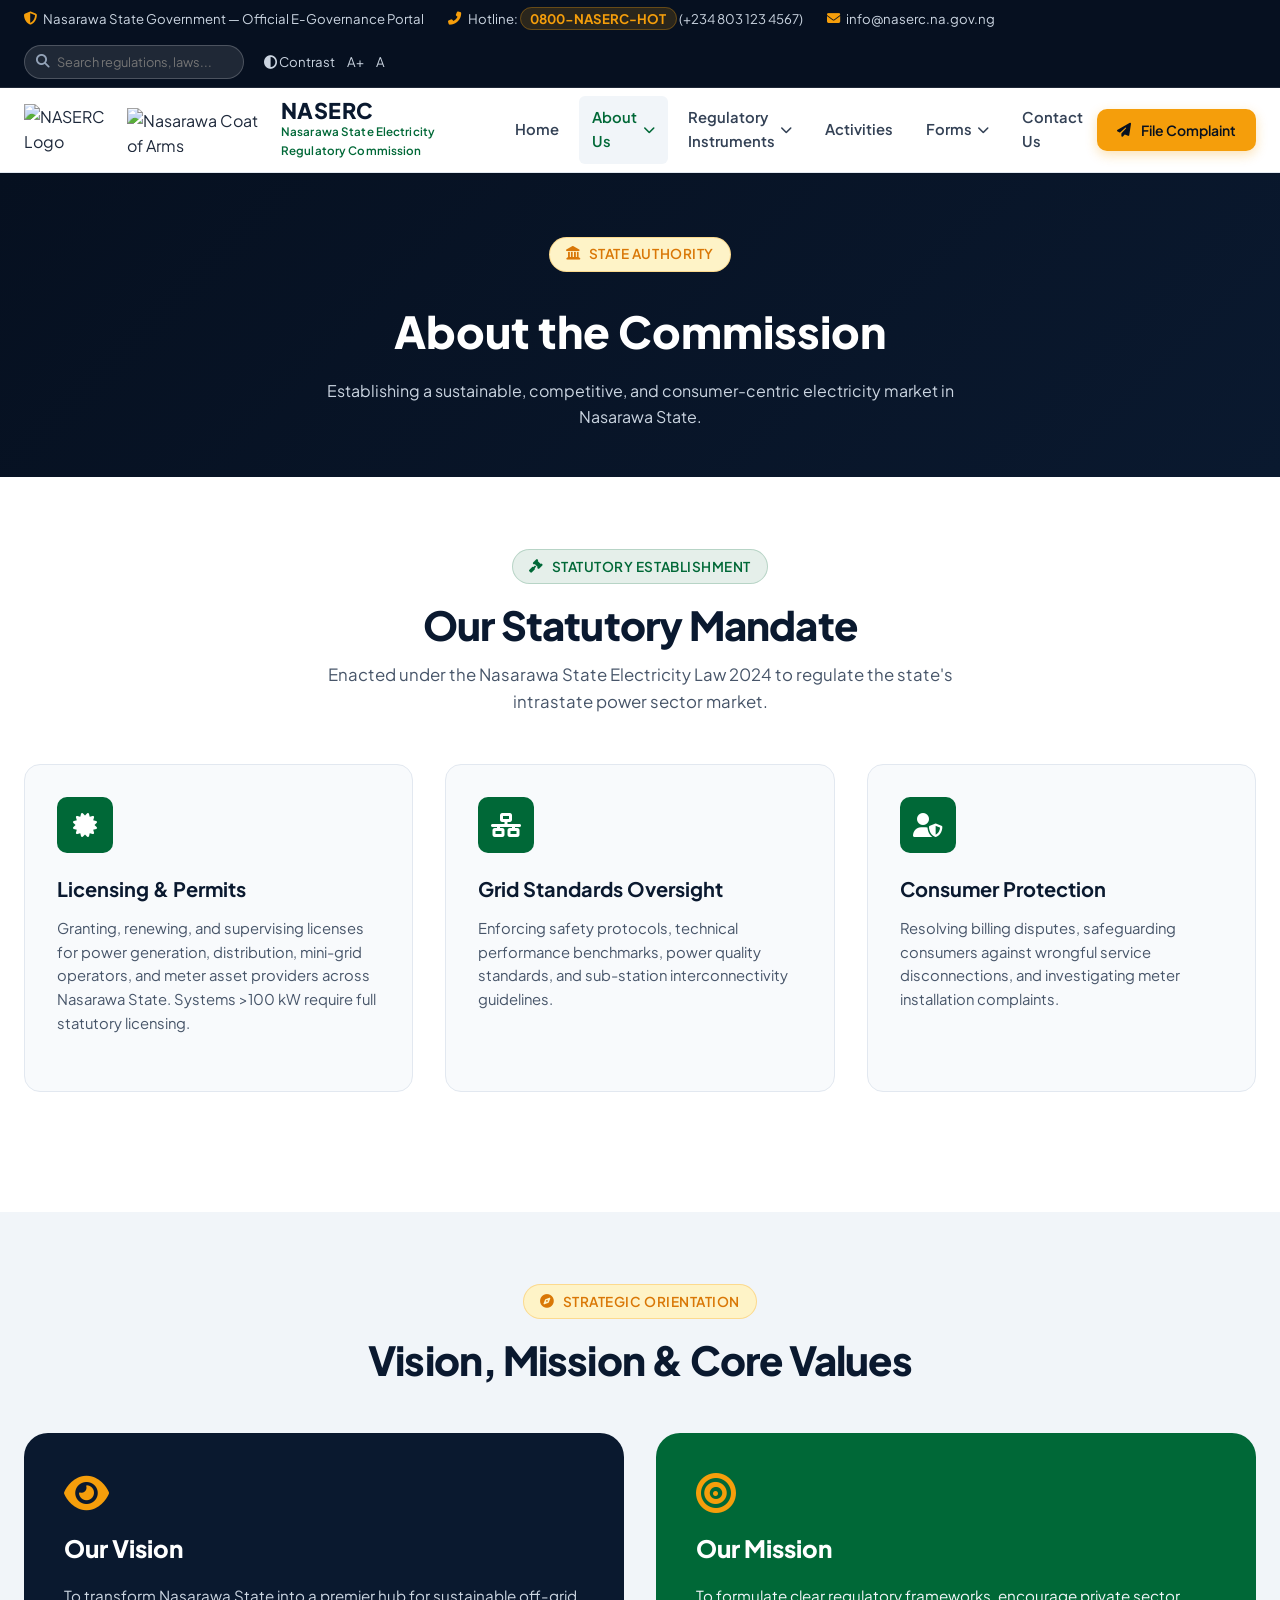
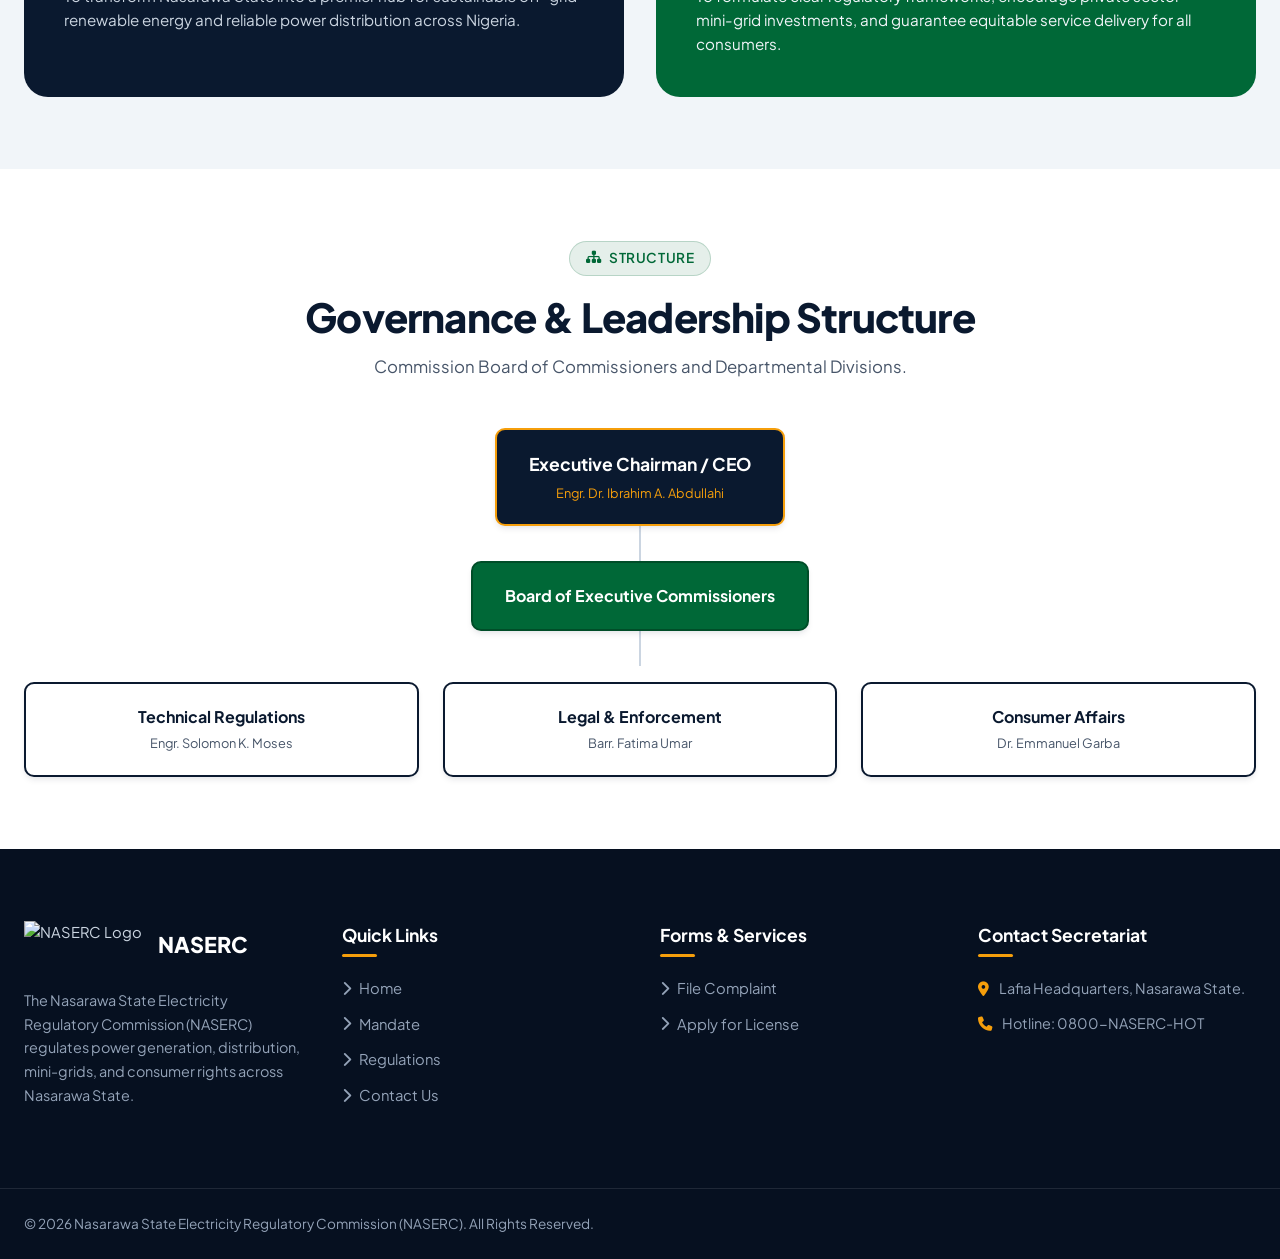
==== commit fa2345d1: "another update" ====
--- a/about.html
+++ b/about.html
@@ -3,8 +3,8 @@
 <head>
   <meta charset="UTF-8">
   <meta name="viewport" content="width=device-width, initial-scale=1.0">
-  <title>About Us | Nasarawa State Electricity Regulatory Commission (NASERC)</title>
-  <meta name="description" content="Learn about NASERC's statutory mandate, vision, mission, governance structure, and leadership team regulating electricity in Nasarawa State.">
+  <title>About NASERC | Nasarawa State Electricity Regulatory Commission</title>
+  <meta name="description" content="Learn about NASERC mandate, statutory powers under Nasarawa State Electricity Law 2024, vision, mission, and leadership.">
 
   <!-- Favicon -->
   <link rel="icon" href="https://naserc.na.gov.ng/logo.png" type="image/png">
@@ -21,21 +21,21 @@
   <link rel="stylesheet" href="css/styles.css">
   
   <style>
-    /* Specific Styling for About Page Org Chart & Leadership */
-    .org-tree {
+    /* Org Flowchart Tree Styling */
+    .org-chart-wrapper {
       display: flex;
       flex-direction: column;
       align-items: center;
-      gap: 2rem;
-      margin-top: 2rem;
+      margin-top: 2.5rem;
     }
     .org-node {
       background: var(--white);
       border: 2px solid var(--primary-navy);
-      border-radius: var(--radius-lg);
+      border-radius: var(--radius-md);
       padding: 1.25rem 2rem;
       text-align: center;
       box-shadow: var(--shadow-md);
+      position: relative;
       min-width: 260px;
     }
     .org-node.root {
@@ -43,61 +43,22 @@
       color: var(--white);
       border-color: var(--accent-gold);
     }
-    .org-node.root h4 { color: var(--accent-gold); }
-    .org-level-2 {
-      display: flex;
+    .org-node.level-2 {
+      background: var(--primary-green);
+      color: var(--white);
+      border-color: var(--primary-green-dark);
+    }
+    .org-line-vertical {
+      width: 2px;
+      height: 35px;
+      background: var(--slate-300);
+    }
+    .org-level-grid {
+      display: grid;
+      grid-template-columns: repeat(auto-fit, minmax(200px, 1fr));
       gap: 1.5rem;
-      flex-wrap: wrap;
-      justify-content: center;
       width: 100%;
-    }
-    .org-node.child {
-      border-top: 4px solid var(--primary-green);
-      flex: 1;
-      min-width: 220px;
-      max-width: 280px;
-    }
-    .leadership-grid {
-      display: grid;
-      grid-template-columns: repeat(auto-fit, minmax(280px, 1fr));
-      gap: 2rem;
-      margin-top: 2.5rem;
-    }
-    .leader-card {
-      background: var(--white);
-      border-radius: var(--radius-xl);
-      overflow: hidden;
-      border: 1px solid var(--slate-200);
-      box-shadow: var(--shadow-md);
-      transition: all var(--transition-normal);
-      text-align: center;
-      padding: 2rem 1.5rem;
-    }
-    .leader-card:hover {
-      transform: translateY(-6px);
-      box-shadow: var(--shadow-xl);
-      border-color: var(--primary-green);
-    }
-    .leader-img {
-      width: 140px;
-      height: 140px;
-      border-radius: var(--radius-full);
-      object-fit: cover;
-      margin: 0 auto 1.25rem auto;
-      border: 4px solid var(--slate-100);
-    }
-    .leader-name {
-      font-family: var(--font-heading);
-      font-size: 1.25rem;
-      font-weight: 800;
-      color: var(--primary-navy);
-      margin-bottom: 0.25rem;
-    }
-    .leader-title {
-      font-size: 0.875rem;
-      font-weight: 700;
-      color: var(--primary-green);
-      margin-bottom: 1rem;
+      margin-top: 1rem;
     }
   </style>
 </head>
@@ -140,8 +101,8 @@
       <div class="brand-wrapper">
         <a href="index.html" class="brand-logo-link">
           <div class="logo-badge-container">
-            <img src="https://naserc.na.gov.ng/logo.png" alt="NASERC Logo" class="logo-img" onerror="this.src='https://naserc.na.gov.ng/nasarawa.jpg'; this.onerror=null;">
-            <img src="https://naserc.na.gov.ng/nasarawa.jpg" alt="Nasarawa Coat of Arms" class="state-coat-img">
+            <img src="https://naserc.na.gov.ng/logo.png" alt="NASERC Logo" class="logo-img">
+            <img src="https://naserc.na.gov.ng/nasarawa.jpg" alt="Nasarawa Coat of Arms" class="state-coat-img" title="Official Nasarawa State Seal">
           </div>
           <div class="brand-text">
             <span class="brand-acronym">NASERC</span>
@@ -156,7 +117,7 @@
           <li class="nav-item active">
             <a href="about.html" class="nav-link">About Us <i class="fas fa-chevron-down arrow"></i></a>
             <ul class="dropdown-menu">
-              <li><a href="#mandate" class="dropdown-item"><i class="fas fa-balance-scale"></i> Statutory Mandate</a></li>
+              <li><a href="#mandate" class="dropdown-item"><i class="fas fa-gavel"></i> Statutory Mandate</a></li>
               <li><a href="#vision" class="dropdown-item"><i class="fas fa-eye"></i> Vision & Mission</a></li>
               <li><a href="#governance" class="dropdown-item"><i class="fas fa-sitemap"></i> Governance & Leadership</a></li>
             </ul>
@@ -164,13 +125,19 @@
           <li class="nav-item">
             <a href="regulations.html" class="nav-link">Regulatory Instruments <i class="fas fa-chevron-down arrow"></i></a>
             <ul class="dropdown-menu">
-              <li><a href="regulations.html?category=regulations" class="dropdown-item"><i class="fas fa-gavel"></i> Electricity Regulations</a></li>
+              <li><a href="regulations.html?category=regulations" class="dropdown-item"><i class="fas fa-file-contract"></i> Electricity Regulations</a></li>
               <li><a href="regulations.html?category=licenses" class="dropdown-item"><i class="fas fa-certificate"></i> Licenses & Permits</a></li>
-              <li><a href="regulations.html?category=tariff" class="dropdown-item"><i class="fas fa-chart-line"></i> Tariff Orders (MYTO)</a></li>
+              <li><a href="regulations.html?category=guidelines" class="dropdown-item"><i class="fas fa-book-open"></i> Codes & Frameworks</a></li>
             </ul>
           </li>
           <li class="nav-item"><a href="activities.html" class="nav-link">Activities</a></li>
-          <li class="nav-item"><a href="forms.html" class="nav-link">Forms</a></li>
+          <li class="nav-item">
+            <a href="forms.html" class="nav-link">Forms <i class="fas fa-chevron-down arrow"></i></a>
+            <ul class="dropdown-menu">
+              <li><a href="forms.html?tab=complaint" class="dropdown-item"><i class="fas fa-exclamation-circle"></i> Customer Complaint Form</a></li>
+              <li><a href="forms.html?tab=license" class="dropdown-item"><i class="fas fa-calculator"></i> License Estimator & Application</a></li>
+            </ul>
+          </li>
           <li class="nav-item"><a href="contact.html" class="nav-link">Contact Us</a></li>
         </ul>
       </nav>
@@ -182,12 +149,12 @@
     </div>
   </header>
 
-  <!-- Page Header Banner -->
+  <!-- Page Banner -->
   <section style="background: linear-gradient(135deg, var(--primary-navy-dark) 0%, var(--primary-navy) 100%); color: var(--white); padding: 4rem 0 3rem 0;">
     <div class="container text-center">
       <span class="section-badge gold"><i class="fas fa-landmark"></i> State Authority</span>
-      <h1 style="font-family: var(--font-heading); font-size: 2.75rem; font-weight: 800; margin-top: 0.5rem;">About NASERC</h1>
-      <p style="color: var(--slate-300); max-width: 650px; margin: 0.75rem auto 0 auto;">Establishing statutory regulatory standards for power generation, distribution, mini-grids, and consumer rights in Nasarawa State.</p>
+      <h1 style="font-family: var(--font-heading); font-size: 2.75rem; font-weight: 800; margin-top: 0.5rem;">About the Commission</h1>
+      <p style="color: var(--slate-300); max-width: 700px; margin: 0.75rem auto 0 auto;">Establishing a sustainable, competitive, and consumer-centric electricity market in Nasarawa State.</p>
     </div>
   </section>
 
@@ -195,34 +162,34 @@
   <section class="section-padding" id="mandate" style="background: var(--white);">
     <div class="container">
       <div class="section-header text-center">
-        <span class="section-badge"><i class="fas fa-balance-scale"></i> Statutory Framework</span>
-        <h2 class="section-title">Our Mandate & Legal Powers</h2>
-        <p class="section-subtitle">Established under the Nasarawa State Electricity Law 2024 to regulate the state's intrastate electricity market.</p>
-      </div>
-
-      <div style="display: grid; grid-template-columns: repeat(auto-fit, minmax(300px, 1fr)); gap: 2rem;">
-        <div style="background: var(--slate-50); border-radius: var(--radius-lg); padding: 2rem; border-left: 5px solid var(--primary-green); box-shadow: var(--shadow-sm);">
-          <div style="font-size: 1.75rem; color: var(--primary-green); margin-bottom: 1rem;"><i class="fas fa-certificate"></i></div>
-          <h3 style="font-family: var(--font-heading); font-size: 1.25rem; font-weight: 700; color: var(--primary-navy); margin-bottom: 0.75rem;">Licensing & Permitting</h3>
-          <p style="color: var(--slate-600); font-size: 0.95rem; line-height: 1.6;">Granting, renewing, and enforcing operational licenses for Mini-Grids, Independent Power Producers (IPPs), Embedded Generators, and Electricity Distribution Licensees across Nasarawa State.</p>
-        </div>
-
-        <div style="background: var(--slate-50); border-radius: var(--radius-lg); padding: 2rem; border-left: 5px solid var(--accent-gold); box-shadow: var(--shadow-sm);">
-          <div style="font-size: 1.75rem; color: var(--accent-gold); margin-bottom: 1rem;"><i class="fas fa-calculator"></i></div>
-          <h3 style="font-family: var(--font-heading); font-size: 1.25rem; font-weight: 700; color: var(--primary-navy); margin-bottom: 0.75rem;">Tariff Determination</h3>
-          <p style="color: var(--slate-600); font-size: 0.95rem; line-height: 1.6;">Formulating equitable Multi-Year Tariff Orders (MYTO) to guarantee cost-reflective returns for infrastructure investors while protecting consumers against arbitrary rate hikes.</p>
-        </div>
-
-        <div style="background: var(--slate-50); border-radius: var(--radius-lg); padding: 2rem; border-left: 5px solid var(--primary-navy); box-shadow: var(--shadow-sm);">
-          <div style="font-size: 1.75rem; color: var(--primary-navy); margin-bottom: 1rem;"><i class="fas fa-user-shield"></i></div>
-          <h3 style="font-family: var(--font-heading); font-size: 1.25rem; font-weight: 700; color: var(--primary-navy); margin-bottom: 0.75rem;">Consumer Advocacy</h3>
-          <p style="color: var(--slate-600); font-size: 0.95rem; line-height: 1.6;">Establishing binding Customer Service Standards, managing fast-track dispute resolution mechanisms, and enforcing mandatory smart metering schedules for all DisCos.</p>
+        <span class="section-badge"><i class="fas fa-gavel"></i> Statutory Establishment</span>
+        <h2 class="section-title">Our Statutory Mandate</h2>
+        <p class="section-subtitle">Enacted under the Nasarawa State Electricity Law 2024 to regulate the state's intrastate power sector market.</p>
+      </div>
+
+      <div class="services-grid">
+        <div class="service-card">
+          <div class="service-icon-box"><i class="fas fa-certificate"></i></div>
+          <h3 class="service-title">Licensing & Permits</h3>
+          <p class="service-desc">Granting, renewing, and supervising licenses for power generation, distribution, mini-grid operators, and meter asset providers across Nasarawa State. Systems >100 kW require full statutory licensing.</p>
+        </div>
+
+        <div class="service-card">
+          <div class="service-icon-box"><i class="fas fa-network-wired"></i></div>
+          <h3 class="service-title">Grid Standards Oversight</h3>
+          <p class="service-desc">Enforcing safety protocols, technical performance benchmarks, power quality standards, and sub-station interconnectivity guidelines.</p>
+        </div>
+
+        <div class="service-card">
+          <div class="service-icon-box"><i class="fas fa-user-shield"></i></div>
+          <h3 class="service-title">Consumer Protection</h3>
+          <p class="service-desc">Resolving billing disputes, safeguarding consumers against wrongful service disconnections, and investigating meter installation complaints.</p>
         </div>
       </div>
     </div>
   </section>
 
-  <!-- Vision & Mission Section -->
+  <!-- Vision, Mission & Values -->
   <section class="section-padding" id="vision" style="background: var(--slate-100);">
     <div class="container">
       <div class="section-header text-center">
@@ -230,126 +197,59 @@
         <h2 class="section-title">Vision, Mission & Core Values</h2>
       </div>
 
-      <div style="display: grid; grid-template-columns: repeat(auto-fit, minmax(320px, 1fr)); gap: 2.5rem; margin-bottom: 3rem;">
-        <!-- Vision -->
-        <div style="background: var(--white); border-radius: var(--radius-xl); padding: 2.5rem; border: 1px solid var(--slate-200); box-shadow: var(--shadow-md);">
-          <div style="width: 56px; height: 56px; background: rgba(0, 104, 55, 0.1); color: var(--primary-green); border-radius: var(--radius-md); display: flex; align-items: center; justify-content: center; font-size: 1.5rem; margin-bottom: 1.25rem;">
-            <i class="fas fa-eye"></i>
-          </div>
-          <h3 style="font-family: var(--font-heading); font-size: 1.5rem; font-weight: 800; color: var(--primary-navy); margin-bottom: 1rem;">Our Vision</h3>
-          <p style="color: var(--slate-600); font-size: 1.05rem; line-height: 1.7;">
-            To transform Nasarawa State into Nigeria's benchmark sub-national energy market—characterized by 100% universal electricity access, clean renewable energy integration, and world-class regulatory efficiency.
-          </p>
-        </div>
-
-        <!-- Mission -->
-        <div style="background: var(--white); border-radius: var(--radius-xl); padding: 2.5rem; border: 1px solid var(--slate-200); box-shadow: var(--shadow-md);">
-          <div style="width: 56px; height: 56px; background: rgba(245, 158, 11, 0.1); color: var(--accent-gold); border-radius: var(--radius-md); display: flex; align-items: center; justify-content: center; font-size: 1.5rem; margin-bottom: 1.25rem;">
-            <i class="fas fa-bullseye"></i>
-          </div>
-          <h3 style="font-family: var(--font-heading); font-size: 1.5rem; font-weight: 800; color: var(--primary-navy); margin-bottom: 1rem;">Our Mission</h3>
-          <p style="color: var(--slate-600); font-size: 1.05rem; line-height: 1.7;">
-            To create an enabling regulatory environment through fair rate-setting, robust licensing standards, rigorous grid compliance, and proactive consumer protection across all 13 Local Government Areas.
-          </p>
-        </div>
-      </div>
-
-      <!-- Core Values Pills -->
-      <div style="background: var(--white); border-radius: var(--radius-xl); padding: 2.5rem; border: 1px solid var(--slate-200); text-align: center;">
-        <h3 style="font-family: var(--font-heading); font-size: 1.25rem; color: var(--primary-navy); margin-bottom: 1.5rem;">Core Institutional Values</h3>
-        <div style="display: flex; justify-content: center; gap: 1rem; flex-wrap: wrap;">
-          <span style="background: var(--slate-100); color: var(--primary-navy); padding: 0.75rem 1.5rem; border-radius: var(--radius-full); font-weight: 700; border: 1px solid var(--slate-300);"><i class="fas fa-shield-alt" style="color: var(--primary-green);"></i> Integrity</span>
-          <span style="background: var(--slate-100); color: var(--primary-navy); padding: 0.75rem 1.5rem; border-radius: var(--radius-full); font-weight: 700; border: 1px solid var(--slate-300);"><i class="fas fa-search" style="color: var(--accent-gold);"></i> Transparency</span>
-          <span style="background: var(--slate-100); color: var(--primary-navy); padding: 0.75rem 1.5rem; border-radius: var(--radius-full); font-weight: 700; border: 1px solid var(--slate-300);"><i class="fas fa-balance-scale" style="color: var(--primary-green);"></i> Equity & Fairness</span>
-          <span style="background: var(--slate-100); color: var(--primary-navy); padding: 0.75rem 1.5rem; border-radius: var(--radius-full); font-weight: 700; border: 1px solid var(--slate-300);"><i class="fas fa-lightbulb" style="color: var(--accent-gold);"></i> Innovation</span>
-          <span style="background: var(--slate-100); color: var(--primary-navy); padding: 0.75rem 1.5rem; border-radius: var(--radius-full); font-weight: 700; border: 1px solid var(--slate-300);"><i class="fas fa-leaf" style="color: var(--primary-green);"></i> Sustainability</span>
+      <div style="display: grid; grid-template-columns: repeat(auto-fit, minmax(300px, 1fr)); gap: 2rem;">
+        <div style="background: var(--primary-navy); color: var(--white); border-radius: var(--radius-xl); padding: 2.5rem;">
+          <i class="fas fa-eye" style="font-size: 2.5rem; color: var(--accent-gold); margin-bottom: 1rem;"></i>
+          <h3 style="font-family: var(--font-heading); font-size: 1.5rem; font-weight: 800; margin-bottom: 1rem; color: var(--white);">Our Vision</h3>
+          <p style="color: var(--slate-300); font-size: 0.95rem; line-height: 1.6;">To transform Nasarawa State into a premier hub for sustainable off-grid renewable energy and reliable power distribution across Nigeria.</p>
+        </div>
+
+        <div style="background: var(--primary-green); color: var(--white); border-radius: var(--radius-xl); padding: 2.5rem;">
+          <i class="fas fa-bullseye" style="font-size: 2.5rem; color: var(--accent-gold); margin-bottom: 1rem;"></i>
+          <h3 style="font-family: var(--font-heading); font-size: 1.5rem; font-weight: 800; margin-bottom: 1rem; color: var(--white);">Our Mission</h3>
+          <p style="color: var(--slate-100); font-size: 0.95rem; line-height: 1.6;">To formulate clear regulatory frameworks, encourage private sector mini-grid investments, and guarantee equitable service delivery for all consumers.</p>
         </div>
       </div>
     </div>
   </section>
 
-  <!-- Governance & Organizational Structure Section -->
+  <!-- Governance & Flowchart Section -->
   <section class="section-padding" id="governance" style="background: var(--white);">
     <div class="container">
       <div class="section-header text-center">
-        <span class="section-badge"><i class="fas fa-sitemap"></i> Governance Structure</span>
-        <h2 class="section-title">Organizational Structure & Leadership</h2>
-        <p class="section-subtitle">A multi-disciplinary Commission led by experienced engineers, legal experts, financial analysts, and consumer rights advocates.</p>
-      </div>
-
-      <!-- Organizational Chart Flowchart -->
-      <div style="background: var(--slate-50); border-radius: var(--radius-xl); padding: 3rem 2rem; border: 1px solid var(--slate-200); margin-bottom: 4rem;">
-        <h3 style="font-family: var(--font-heading); text-align: center; color: var(--primary-navy); margin-bottom: 2rem; font-size: 1.35rem;">NASERC Organizational Chart</h3>
-        <div class="org-tree">
-          <div class="org-node root">
-            <h4 style="font-size: 1.15rem; margin-bottom: 0.25rem;">Board of Commissioners</h4>
-            <p style="font-size: 0.85rem; color: var(--slate-200);">Chaired by Executive Chairman</p>
-          </div>
-
-          <div style="width: 2px; height: 30px; background: var(--primary-navy);"></div>
-
-          <div class="org-level-2">
-            <div class="org-node child">
-              <h5 style="font-family: var(--font-heading); color: var(--primary-navy); margin-bottom: 0.25rem;">Engineering & Technical</h5>
-              <p style="font-size: 0.8rem; color: var(--slate-600);">Grid Standards, IPP Inspections & Mini-Grid Audit</p>
-            </div>
-
-            <div class="org-node child">
-              <h5 style="font-family: var(--font-heading); color: var(--primary-navy); margin-bottom: 0.25rem;">Legal & Licensing</h5>
-              <p style="font-size: 0.8rem; color: var(--slate-600);">Permits, Regulations & Contract Compliance</p>
-            </div>
-
-            <div class="org-node child">
-              <h5 style="font-family: var(--font-heading); color: var(--primary-navy); margin-bottom: 0.25rem;">Consumer Affairs</h5>
-              <p style="font-size: 0.8rem; color: var(--slate-600);">Dispute Resolution, Metering & Rights Advocacy</p>
-            </div>
-
-            <div class="org-node child">
-              <h5 style="font-family: var(--font-heading); color: var(--primary-navy); margin-bottom: 0.25rem;">Finance & Administration</h5>
-              <p style="font-size: 0.8rem; color: var(--slate-600);">Tariff Modeling, MYTO Audits & Corporate Ops</p>
-            </div>
-          </div>
-        </div>
-      </div>
-
-      <!-- Leadership Team Cards -->
-      <h3 style="font-family: var(--font-heading); font-size: 1.75rem; font-weight: 800; color: var(--primary-navy); text-align: center; margin-bottom: 1rem;">Board of Commissioners</h3>
-      
-      <div class="leadership-grid">
-        <!-- Leader 1 -->
-        <div class="leader-card">
-          <img src="assets/images/chairman.png" alt="Executive Chairman" class="leader-img">
-          <h4 class="leader-name">Engr. Dr. Ibrahim A. Abdullahi</h4>
-          <div class="leader-title">Executive Chairman / CEO</div>
-          <p style="font-size: 0.875rem; color: var(--slate-600); line-height: 1.6; margin-bottom: 1.25rem;">Over 25 years of experience in power engineering, renewable energy policy, and public utility regulation in Nigeria.</p>
-          <button class="btn btn-sm btn-outline" onclick="showToast('Engr. Dr. Ibrahim A. Abdullahi profile loaded', 'info')"><i class="fas fa-user-tie"></i> View Bio</button>
-        </div>
-
-        <!-- Leader 2 -->
-        <div class="leader-card">
-          <img src="assets/images/executive.png" alt="Commissioner Technical Services" class="leader-img" onerror="this.src='assets/images/chairman.png';">
-          <h4 class="leader-name">Engr. Maryam K. Usman</h4>
-          <div class="leader-title">Commissioner, Engineering & Technical Services</div>
-          <p style="font-size: 0.875rem; color: var(--slate-600); line-height: 1.6; margin-bottom: 1.25rem;">Specialist in high-voltage grid stability, solar PV microgrids, and sub-station safety compliance.</p>
-          <button class="btn btn-sm btn-outline" onclick="showToast('Engr. Maryam K. Usman profile loaded', 'info')"><i class="fas fa-user-tie"></i> View Bio</button>
-        </div>
-
-        <!-- Leader 3 -->
-        <div class="leader-card">
-          <img src="assets/images/executive.png" alt="Commissioner Legal" class="leader-img" onerror="this.src='assets/images/chairman.png';">
-          <h4 class="leader-name">Barr. Tanko S. Al-Hassan</h4>
-          <div class="leader-title">Commissioner, Legal, Licensing & Enforcement</div>
-          <p style="font-size: 0.875rem; color: var(--slate-600); line-height: 1.6; margin-bottom: 1.25rem;">Expert in energy jurisprudence, state utility statutory frameworks, and PPA contract drafting.</p>
-          <button class="btn btn-sm btn-outline" onclick="showToast('Barr. Tanko S. Al-Hassan profile loaded', 'info')"><i class="fas fa-user-tie"></i> View Bio</button>
-        </div>
-
-        <!-- Leader 4 -->
-        <div class="leader-card">
-          <img src="assets/images/executive.png" alt="Commissioner Consumer Affairs" class="leader-img" onerror="this.src='assets/images/chairman.png';">
-          <h4 class="leader-name">Hajia Aisha M. Abubakar</h4>
-          <div class="leader-title">Commissioner, Consumer Affairs & Stakeholder Relations</div>
-          <p style="font-size: 0.875rem; color: var(--slate-600); line-height: 1.6; margin-bottom: 1.25rem;">Dedicated advocate for consumer protection, billing transparency, and public hearing consultations.</p>
-          <button class="btn btn-sm btn-outline" onclick="showToast('Hajia Aisha M. Abubakar profile loaded', 'info')"><i class="fas fa-user-tie"></i> View Bio</button>
+        <span class="section-badge"><i class="fas fa-sitemap"></i> Structure</span>
+        <h2 class="section-title">Governance & Leadership Structure</h2>
+        <p class="section-subtitle">Commission Board of Commissioners and Departmental Divisions.</p>
+      </div>
+
+      <!-- Flowchart -->
+      <div class="org-chart-wrapper">
+        <div class="org-node root">
+          <strong style="font-size: 1.1rem; display: block;">Executive Chairman / CEO</strong>
+          <span style="font-size: 0.8rem; color: var(--accent-gold);">Engr. Dr. Ibrahim A. Abdullahi</span>
+        </div>
+
+        <div class="org-line-vertical"></div>
+
+        <div class="org-node level-2">
+          <strong>Board of Executive Commissioners</strong>
+        </div>
+
+        <div class="org-line-vertical"></div>
+
+        <div class="org-level-grid">
+          <div class="org-node">
+            <strong style="color: var(--primary-navy); display: block;">Technical Regulations</strong>
+            <span style="font-size: 0.8rem; color: var(--slate-600);">Engr. Solomon K. Moses</span>
+          </div>
+          <div class="org-node">
+            <strong style="color: var(--primary-navy); display: block;">Legal & Enforcement</strong>
+            <span style="font-size: 0.8rem; color: var(--slate-600);">Barr. Fatima Umar</span>
+          </div>
+          <div class="org-node">
+            <strong style="color: var(--primary-navy); display: block;">Consumer Affairs</strong>
+            <span style="font-size: 0.8rem; color: var(--slate-600);">Dr. Emmanuel Garba</span>
+          </div>
         </div>
       </div>
     </div>
@@ -362,7 +262,7 @@
         <div class="footer-grid">
           <div class="footer-brand-col">
             <div class="footer-logo-row">
-              <img src="https://naserc.na.gov.ng/logo.png" alt="NASERC Logo" class="footer-logo" onerror="this.src='https://naserc.na.gov.ng/nasarawa.jpg'; this.onerror=null;">
+              <img src="https://naserc.na.gov.ng/logo.png" alt="NASERC Logo" class="footer-logo">
               <span style="font-family: var(--font-heading); font-weight: 800; font-size: 1.35rem; color: var(--white);">NASERC</span>
             </div>
             <p class="footer-desc">
@@ -373,7 +273,7 @@
             <h4 class="footer-heading">Quick Links</h4>
             <ul class="footer-links">
               <li><a href="index.html" class="footer-link"><i class="fas fa-chevron-right"></i> Home</a></li>
-              <li><a href="about.html" class="footer-link"><i class="fas fa-chevron-right"></i> Statutory Mandate</a></li>
+              <li><a href="about.html" class="footer-link"><i class="fas fa-chevron-right"></i> Mandate</a></li>
               <li><a href="regulations.html" class="footer-link"><i class="fas fa-chevron-right"></i> Regulations</a></li>
               <li><a href="contact.html" class="footer-link"><i class="fas fa-chevron-right"></i> Contact Us</a></li>
             </ul>
@@ -381,7 +281,7 @@
           <div>
             <h4 class="footer-heading">Forms & Services</h4>
             <ul class="footer-links">
-              <li><a href="forms.html?tab=complaint" class="footer-link"><i class="fas fa-chevron-right"></i> File Customer Complaint</a></li>
+              <li><a href="forms.html?tab=complaint" class="footer-link"><i class="fas fa-chevron-right"></i> File Complaint</a></li>
               <li><a href="forms.html?tab=license" class="footer-link"><i class="fas fa-chevron-right"></i> Apply for License</a></li>
             </ul>
           </div>
@@ -390,7 +290,6 @@
             <ul class="footer-links">
               <li style="color: var(--slate-400); font-size: 0.9rem;"><i class="fas fa-map-marker-alt" style="color: var(--accent-gold); margin-right: 0.5rem;"></i> Lafia Headquarters, Nasarawa State.</li>
               <li style="color: var(--slate-400); font-size: 0.9rem;"><i class="fas fa-phone" style="color: var(--accent-gold); margin-right: 0.5rem;"></i> Hotline: 0800-NASERC-HOT</li>
-              <li style="color: var(--slate-400); font-size: 0.9rem;"><i class="fas fa-envelope" style="color: var(--accent-gold); margin-right: 0.5rem;"></i> info@naserc.na.gov.ng</li>
             </ul>
           </div>
         </div>
--- a/css/styles.css
+++ b/css/styles.css
@@ -50,7 +50,6 @@
   --shadow-md: 0 4px 6px -1px rgba(10, 25, 47, 0.08), 0 2px 4px -1px rgba(10, 25, 47, 0.04);
   --shadow-lg: 0 10px 15px -3px rgba(10, 25, 47, 0.1), 0 4px 6px -2px rgba(10, 25, 47, 0.05);
   --shadow-xl: 0 20px 25px -5px rgba(10, 25, 47, 0.12), 0 10px 10px -5px rgba(10, 25, 47, 0.04);
-  --shadow-glow: 0 0 25px rgba(0, 104, 55, 0.25);
 
   /* Borders & Radius */
   --radius-sm: 6px;
@@ -69,16 +68,16 @@
   --header-height: 80px;
 }
 
-/* Dark Mode Variables Toggle */
-[data-theme="dark"] {
-  --slate-900: #f8fafc;
-  --slate-800: #e2e8f0;
-  --slate-700: #cbd5e1;
-  --slate-100: #0f172a;
-  --slate-50: #0b1120;
-  --white: #121e30;
-  --primary-navy: #0f2540;
-  --shadow-md: 0 4px 6px -1px rgba(0, 0, 0, 0.3);
+/* High Contrast Mode */
+.high-contrast {
+  --primary-navy: #000000;
+  --primary-navy-dark: #000000;
+  --primary-green: #004d28;
+  --slate-900: #000000;
+  --slate-800: #111111;
+  --slate-700: #222222;
+  --slate-50: #ffffff;
+  --white: #ffffff;
 }
 
 /* --------------------------------------------------------------------------
@@ -108,9 +107,7 @@
   min-height: 100vh;
 }
 
-main {
-  flex: 1;
-}
+main { flex: 1; }
 
 a {
   color: inherit;
@@ -118,9 +115,7 @@
   transition: color var(--transition-fast);
 }
 
-button, input, select, textarea {
-  font: inherit;
-}
+button, input, select, textarea { font: inherit; }
 
 img, svg {
   display: block;
@@ -128,9 +123,7 @@
   height: auto;
 }
 
-ul, ol {
-  list-style: none;
-}
+ul, ol { list-style: none; }
 
 /* --------------------------------------------------------------------------
    3. Container & Layout Utilities
@@ -145,14 +138,14 @@
 }
 
 .section-padding {
-  padding-top: 5rem;
-  padding-bottom: 5rem;
+  padding-top: 4.5rem;
+  padding-bottom: 4.5rem;
 }
 
 @media (max-width: 768px) {
   .section-padding {
-    padding-top: 3.5rem;
-    padding-bottom: 3.5rem;
+    padding-top: 3rem;
+    padding-bottom: 3rem;
   }
 }
 
@@ -161,7 +154,7 @@
 .text-right { text-align: right; }
 
 .section-header {
-  margin-bottom: 3.5rem;
+  margin-bottom: 3rem;
 }
 
 .section-badge {
@@ -175,7 +168,7 @@
   border-radius: var(--radius-full);
   font-size: 0.85rem;
   font-weight: 600;
-  letter-spacing: 0.05em;
+  letter-spacing: 0.04em;
   text-transform: uppercase;
   margin-bottom: 1rem;
 }
@@ -196,11 +189,15 @@
 }
 
 @media (min-width: 768px) {
-  .section-title { font-size: 2.75rem; }
+  .section-title { font-size: 2.5rem; }
+}
+
+@media (max-width: 480px) {
+  .section-title { font-size: 1.75rem; }
 }
 
 .section-subtitle {
-  font-size: 1.125rem;
+  font-size: 1.05rem;
   color: var(--slate-600);
   max-width: 700px;
   margin-top: 0.75rem;
@@ -246,7 +243,6 @@
   background-color: var(--accent-gold-hover);
   color: var(--white);
   transform: translateY(-2px);
-  box-shadow: 0 6px 16px rgba(217, 119, 6, 0.4);
 }
 
 .btn-navy {
@@ -292,6 +288,13 @@
   padding: 1.1rem 2.25rem;
   font-size: 1.05rem;
   border-radius: var(--radius-lg);
+}
+
+@media (max-width: 480px) {
+  .btn {
+    width: 100%;
+    white-space: normal;
+  }
 }
 
 /* --------------------------------------------------------------------------
@@ -377,7 +380,6 @@
   font-size: 0.85rem;
 }
 
-/* Accessibility & Theme Controls */
 .top-bar-links {
   display: flex;
   align-items: center;
@@ -389,16 +391,14 @@
   transition: color var(--transition-fast);
 }
 
-.top-bar-link:hover {
-  color: var(--white);
-}
+.top-bar-link:hover { color: var(--white); }
 
 /* Main Navbar */
 .main-header {
   position: sticky;
   top: 0;
   z-index: 1000;
-  background-color: rgba(255, 255, 255, 0.96);
+  background-color: rgba(255, 255, 255, 0.97);
   backdrop-filter: blur(12px);
   -webkit-backdrop-filter: blur(12px);
   border-bottom: 1px solid var(--slate-200);
@@ -438,7 +438,7 @@
 }
 
 .state-coat-img {
-  height: 48px;
+  height: 44px;
   width: auto;
   object-fit: contain;
 }
@@ -462,6 +462,12 @@
   color: var(--primary-green);
   font-weight: 600;
   letter-spacing: 0.01em;
+}
+
+@media (max-width: 480px) {
+  .brand-tagline { display: none; }
+  .brand-acronym { font-size: 1.2rem; }
+  .logo-img { height: 42px; }
 }
 
 /* Navigation Links */
@@ -571,18 +577,10 @@
 }
 
 @media (max-width: 1024px) {
-  .main-nav {
-    display: none;
-  }
-  .mobile-nav-toggle {
-    display: block;
-  }
-  .top-bar-info {
-    font-size: 0.75rem;
-  }
-  .quick-search-form {
-    display: none;
-  }
+  .main-nav { display: none; }
+  .mobile-nav-toggle { display: block; }
+  .top-bar-info { font-size: 0.75rem; }
+  .quick-search-form { display: none; }
 }
 
 /* Mobile Drawer Navigation */
@@ -601,9 +599,7 @@
   overflow-y: auto;
 }
 
-.mobile-drawer.open {
-  right: 0;
-}
+.mobile-drawer.open { right: 0; }
 
 .drawer-header {
   display: flex;
@@ -653,9 +649,7 @@
   padding-bottom: 0.5rem;
 }
 
-.mobile-submenu.open {
-  display: block;
-}
+.mobile-submenu.open { display: block; }
 
 .mobile-submenu-item {
   padding: 0.5rem 0;
@@ -686,13 +680,20 @@
   background-color: var(--primary-navy-dark);
   color: var(--white);
   overflow: hidden;
-  min-height: 580px;
+  min-height: 560px;
 }
 
 .hero-slider-container {
   position: relative;
   width: 100%;
-  height: 580px;
+  height: 560px;
+}
+
+@media (max-width: 768px) {
+  .hero-slider-section, .hero-slider-container {
+    min-height: 500px;
+    height: 500px;
+  }
 }
 
 .hero-slide {
@@ -723,9 +724,9 @@
   position: absolute;
   inset: 0;
   background: linear-gradient(90deg, 
-    rgba(6, 16, 32, 0.92) 0%, 
-    rgba(6, 16, 32, 0.75) 50%, 
-    rgba(6, 16, 32, 0.4) 100%);
+    rgba(6, 16, 32, 0.94) 0%, 
+    rgba(6, 16, 32, 0.78) 50%, 
+    rgba(6, 16, 32, 0.45) 100%);
 }
 
 .hero-slide-content {
@@ -763,30 +764,38 @@
 }
 
 @media (min-width: 768px) {
-  .hero-title { font-size: 3.5rem; }
+  .hero-title { font-size: 3.25rem; }
+}
+
+@media (max-width: 640px) {
+  .hero-title { font-size: 2rem; }
 }
 
 .hero-description {
-  font-size: 1.15rem;
+  font-size: 1.1rem;
   color: var(--slate-300);
   line-height: 1.6;
   margin-bottom: 2rem;
 }
 
+@media (max-width: 640px) {
+  .hero-description { font-size: 0.95rem; margin-bottom: 1.5rem; }
+}
+
 .hero-actions {
   display: flex;
   gap: 1rem;
   flex-wrap: wrap;
 }
 
-/* Slider Navigation Controls */
+/* Slider Controls */
 .slider-arrow {
   position: absolute;
   top: 50%;
   transform: translateY(-50%);
   z-index: 20;
-  width: 48px;
-  height: 48px;
+  width: 44px;
+  height: 44px;
   border-radius: var(--radius-full);
   background: rgba(255, 255, 255, 0.15);
   backdrop-filter: blur(8px);
@@ -795,7 +804,7 @@
   display: flex;
   align-items: center;
   justify-content: center;
-  font-size: 1.25rem;
+  font-size: 1.1rem;
   cursor: pointer;
   transition: all var(--transition-fast);
 }
@@ -806,8 +815,12 @@
   transform: translateY(-50%) scale(1.1);
 }
 
-.slider-arrow.prev { left: 2rem; }
-.slider-arrow.next { right: 2rem; }
+.slider-arrow.prev { left: 1.5rem; }
+.slider-arrow.next { right: 1.5rem; }
+
+@media (max-width: 640px) {
+  .slider-arrow { display: none; }
+}
 
 .slider-indicators {
   position: absolute;
@@ -836,7 +849,7 @@
   border-radius: 6px;
 }
 
-/* Live News Ticker */
+/* Live Ticker Bar */
 .ticker-bar {
   background: var(--primary-navy);
   color: var(--white);
@@ -874,9 +887,7 @@
   color: var(--slate-200);
 }
 
-.ticker-content:hover {
-  animation-play-state: paused;
-}
+.ticker-content:hover { animation-play-state: paused; }
 
 .ticker-item {
   display: inline-flex;
@@ -911,9 +922,7 @@
 }
 
 @media (min-width: 992px) {
-  .executive-grid {
-    grid-template-columns: 380px 1fr;
-  }
+  .executive-grid { grid-template-columns: 380px 1fr; }
 }
 
 .executive-card {
@@ -926,7 +935,7 @@
 
 .executive-img {
   width: 100%;
-  height: 440px;
+  height: 420px;
   object-fit: cover;
 }
 
@@ -959,6 +968,10 @@
   border-left: 4px solid var(--primary-green);
 }
 
+@media (max-width: 640px) {
+  .quote-box { padding-left: 1rem; }
+}
+
 .quote-icon {
   font-size: 2.5rem;
   color: rgba(0, 104, 55, 0.2);
@@ -966,7 +979,7 @@
 }
 
 .executive-quote {
-  font-size: 1.25rem;
+  font-size: 1.2rem;
   line-height: 1.7;
   color: var(--slate-700);
   font-style: italic;
@@ -974,7 +987,7 @@
 }
 
 /* --------------------------------------------------------------------------
-   7. Regulatory Documents Horizontal Slider / Carousel
+   7. Regulatory Documents Carousel
    -------------------------------------------------------------------------- */
 .docs-slider-section {
   background: var(--slate-100);
@@ -984,7 +997,7 @@
 .docs-slider-wrapper {
   position: relative;
   overflow: hidden;
-  padding: 1rem 0 2.5rem 0;
+  padding: 1rem 0 2rem 0;
 }
 
 .docs-track {
@@ -995,7 +1008,7 @@
 
 .doc-card {
   flex: 0 0 calc(33.333% - 1rem);
-  min-width: 300px;
+  min-width: 280px;
   background: var(--white);
   border-radius: var(--radius-lg);
   padding: 1.75rem;
@@ -1008,7 +1021,7 @@
 }
 
 .doc-card:hover {
-  transform: translateY(-6px);
+  transform: translateY(-5px);
   box-shadow: var(--shadow-xl);
   border-color: var(--primary-green);
 }
@@ -1088,8 +1101,8 @@
 
 .stats-grid {
   display: grid;
-  grid-template-columns: repeat(auto-fit, minmax(220px, 1fr));
-  gap: 2rem;
+  grid-template-columns: repeat(auto-fit, minmax(200px, 1fr));
+  gap: 1.5rem;
 }
 
 .stat-card {
@@ -1097,7 +1110,7 @@
   backdrop-filter: blur(10px);
   border: 1px solid rgba(255, 255, 255, 0.1);
   border-radius: var(--radius-xl);
-  padding: 2.25rem 1.5rem;
+  padding: 2rem 1.25rem;
   text-align: center;
   transition: all var(--transition-normal);
 }
@@ -1111,12 +1124,12 @@
 .stat-icon {
   font-size: 2.25rem;
   color: var(--accent-gold);
-  margin-bottom: 1rem;
+  margin-bottom: 0.75rem;
 }
 
 .stat-number {
   font-family: var(--font-heading);
-  font-size: 3rem;
+  font-size: 2.75rem;
   font-weight: 800;
   line-height: 1;
   color: var(--white);
@@ -1124,7 +1137,7 @@
 }
 
 .stat-label {
-  font-size: 0.95rem;
+  font-size: 0.9rem;
   color: var(--slate-300);
   font-weight: 500;
 }
@@ -1132,9 +1145,7 @@
 /* --------------------------------------------------------------------------
    9. Quick Access Services & Licensee Verifier
    -------------------------------------------------------------------------- */
-.quick-services-section {
-  background-color: var(--white);
-}
+.quick-services-section { background-color: var(--white); }
 
 .services-grid {
   display: grid;
@@ -1161,16 +1172,16 @@
 }
 
 .service-icon-box {
-  width: 60px;
-  height: 60px;
+  width: 56px;
+  height: 56px;
   border-radius: var(--radius-md);
   background: var(--primary-green);
   color: var(--white);
   display: flex;
   align-items: center;
   justify-content: center;
-  font-size: 1.75rem;
-  margin-bottom: 1.5rem;
+  font-size: 1.5rem;
+  margin-bottom: 1.25rem;
 }
 
 .service-card.gold .service-icon-box {
@@ -1193,7 +1204,6 @@
   flex: 1;
 }
 
-/* License Verification Box Widget */
 .verifier-box {
   background: linear-gradient(135deg, rgba(0, 104, 55, 0.05) 0%, rgba(10, 25, 47, 0.05) 100%);
   border: 2px dashed rgba(0, 104, 55, 0.3);
@@ -1202,6 +1212,10 @@
   text-align: center;
 }
 
+@media (max-width: 640px) {
+  .verifier-box { padding: 1.5rem; }
+}
+
 .verifier-form {
   display: flex;
   max-width: 600px;
@@ -1232,7 +1246,7 @@
    -------------------------------------------------------------------------- */
 .news-grid {
   display: grid;
-  grid-template-columns: repeat(auto-fit, minmax(320px, 1fr));
+  grid-template-columns: repeat(auto-fit, minmax(300px, 1fr));
   gap: 2rem;
 }
 
@@ -1248,13 +1262,13 @@
 }
 
 .news-card:hover {
-  transform: translateY(-6px);
+  transform: translateY(-5px);
   box-shadow: var(--shadow-xl);
 }
 
 .news-img-wrapper {
   position: relative;
-  height: 220px;
+  height: 200px;
   overflow: hidden;
 }
 
@@ -1265,9 +1279,7 @@
   transition: transform 0.6s ease;
 }
 
-.news-card:hover .news-img {
-  transform: scale(1.08);
-}
+.news-card:hover .news-img { transform: scale(1.08); }
 
 .news-category-tag {
   position: absolute;
@@ -1300,7 +1312,7 @@
 
 .news-title {
   font-family: var(--font-heading);
-  font-size: 1.2rem;
+  font-size: 1.15rem;
   font-weight: 700;
   color: var(--primary-navy);
   line-height: 1.35;
@@ -1315,7 +1327,7 @@
 }
 
 /* --------------------------------------------------------------------------
-   11. Regulatory Instruments & Filter UI (regulations.html)
+   11. Regulatory Instruments & Filter UI
    -------------------------------------------------------------------------- */
 .filter-bar {
   background: var(--white);
@@ -1398,21 +1410,22 @@
 }
 
 /* --------------------------------------------------------------------------
-   12. Forms & Tab Layout (forms.html)
+   12. Forms & Calculator Layout
    -------------------------------------------------------------------------- */
 .form-tabs-container {
   display: flex;
   justify-content: center;
   gap: 1rem;
-  margin-bottom: 3rem;
+  margin-bottom: 2.5rem;
   border-bottom: 2px solid var(--slate-200);
   padding-bottom: 0.5rem;
+  flex-wrap: wrap;
 }
 
 .tab-button {
-  padding: 0.85rem 2rem;
+  padding: 0.85rem 1.75rem;
   font-family: var(--font-heading);
-  font-size: 1.1rem;
+  font-size: 1.05rem;
   font-weight: 700;
   background: none;
   border: none;
@@ -1435,13 +1448,8 @@
   transition: opacity var(--transition-fast);
 }
 
-.tab-button.active {
-  color: var(--primary-green);
-}
-
-.tab-button.active::after {
-  opacity: 1;
-}
+.tab-button.active { color: var(--primary-green); }
+.tab-button.active::after { opacity: 1; }
 
 .form-card {
   background: var(--white);
@@ -1454,7 +1462,7 @@
 }
 
 @media (max-width: 768px) {
-  .form-card { padding: 1.75rem; }
+  .form-card { padding: 1.5rem; }
 }
 
 .form-grid {
@@ -1463,9 +1471,7 @@
   gap: 1.5rem;
 }
 
-.form-group.full-width {
-  grid-column: 1 / -1;
-}
+.form-group.full-width { grid-column: 1 / -1; }
 
 @media (max-width: 640px) {
   .form-grid { grid-template-columns: 1fr; }
@@ -1479,9 +1485,7 @@
   margin-bottom: 0.5rem;
 }
 
-.form-label span.required {
-  color: var(--danger);
-}
+.form-label span.required { color: var(--danger); }
 
 .form-control {
   width: 100%;
@@ -1512,11 +1516,8 @@
   display: none;
 }
 
-.form-control.error + .error-message {
-  display: block;
-}
-
-/* File Upload Zone */
+.form-control.error + .error-message { display: block; }
+
 .file-upload-zone {
   border: 2px dashed var(--slate-300);
   border-radius: var(--radius-lg);
@@ -1539,18 +1540,16 @@
 }
 
 /* --------------------------------------------------------------------------
-   13. Contact & Map Styling (contact.html)
+   13. Contact & Map Styling
    -------------------------------------------------------------------------- */
 .contact-grid {
   display: grid;
   grid-template-columns: 1fr;
-  gap: 3rem;
+  gap: 2.5rem;
 }
 
 @media (min-width: 992px) {
-  .contact-grid {
-    grid-template-columns: 1fr 1.2fr;
-  }
+  .contact-grid { grid-template-columns: 1fr 1.2fr; }
 }
 
 .office-info-card {
@@ -1590,10 +1589,9 @@
   border: 1px solid var(--slate-200);
 }
 
-/* Zonal Office Cards */
 .zonal-grid {
   display: grid;
-  grid-template-columns: repeat(auto-fit, minmax(260px, 1fr));
+  grid-template-columns: repeat(auto-fit, minmax(240px, 1fr));
   gap: 1.5rem;
   margin-top: 3rem;
 }
@@ -1607,7 +1605,7 @@
 }
 
 /* --------------------------------------------------------------------------
-   14. Modals & Toast Notifications System
+   14. Modals & Toast System
    -------------------------------------------------------------------------- */
 .modal-backdrop {
   position: fixed;
@@ -1642,9 +1640,7 @@
   position: relative;
 }
 
-.modal-backdrop.active .modal-dialog {
-  transform: scale(1);
-}
+.modal-backdrop.active .modal-dialog { transform: scale(1); }
 
 .modal-header {
   padding: 1.5rem 2rem;
@@ -1672,13 +1668,8 @@
   transition: color var(--transition-fast);
 }
 
-.modal-close:hover {
-  color: var(--danger);
-}
-
-.modal-body {
-  padding: 2rem;
-}
+.modal-close:hover { color: var(--danger); }
+.modal-body { padding: 2rem; }
 
 .modal-footer {
   padding: 1.25rem 2rem;
@@ -1716,16 +1707,13 @@
   transition: transform 0.4s cubic-bezier(0.68, -0.55, 0.265, 1.55);
 }
 
-.toast.show {
-  transform: translateX(0);
-}
-
+.toast.show { transform: translateX(0); }
 .toast.success { border-left-color: var(--success); }
 .toast.warning { border-left-color: var(--warning); }
 .toast.danger { border-left-color: var(--danger); }
 
 /* --------------------------------------------------------------------------
-   15. Global Footer Component
+   15. Global Footer
    -------------------------------------------------------------------------- */
 .main-footer {
   background-color: var(--primary-navy-dark);
@@ -1736,20 +1724,18 @@
 }
 
 .footer-top {
-  padding-top: 5rem;
-  padding-bottom: 4rem;
+  padding-top: 4.5rem;
+  padding-bottom: 3.5rem;
   border-bottom: 1px solid rgba(255, 255, 255, 0.1);
 }
 
 .footer-grid {
   display: grid;
-  grid-template-columns: repeat(auto-fit, minmax(240px, 1fr));
-  gap: 3rem;
-}
-
-.footer-brand-col {
-  max-width: 340px;
-}
+  grid-template-columns: repeat(auto-fit, minmax(220px, 1fr));
+  gap: 2.5rem;
+}
+
+.footer-brand-col { max-width: 340px; }
 
 .footer-logo-row {
   display: flex;
@@ -1775,7 +1761,7 @@
   color: var(--white);
   font-size: 1.1rem;
   font-weight: 700;
-  margin-bottom: 1.5rem;
+  margin-bottom: 1.25rem;
   position: relative;
   padding-bottom: 0.5rem;
 }
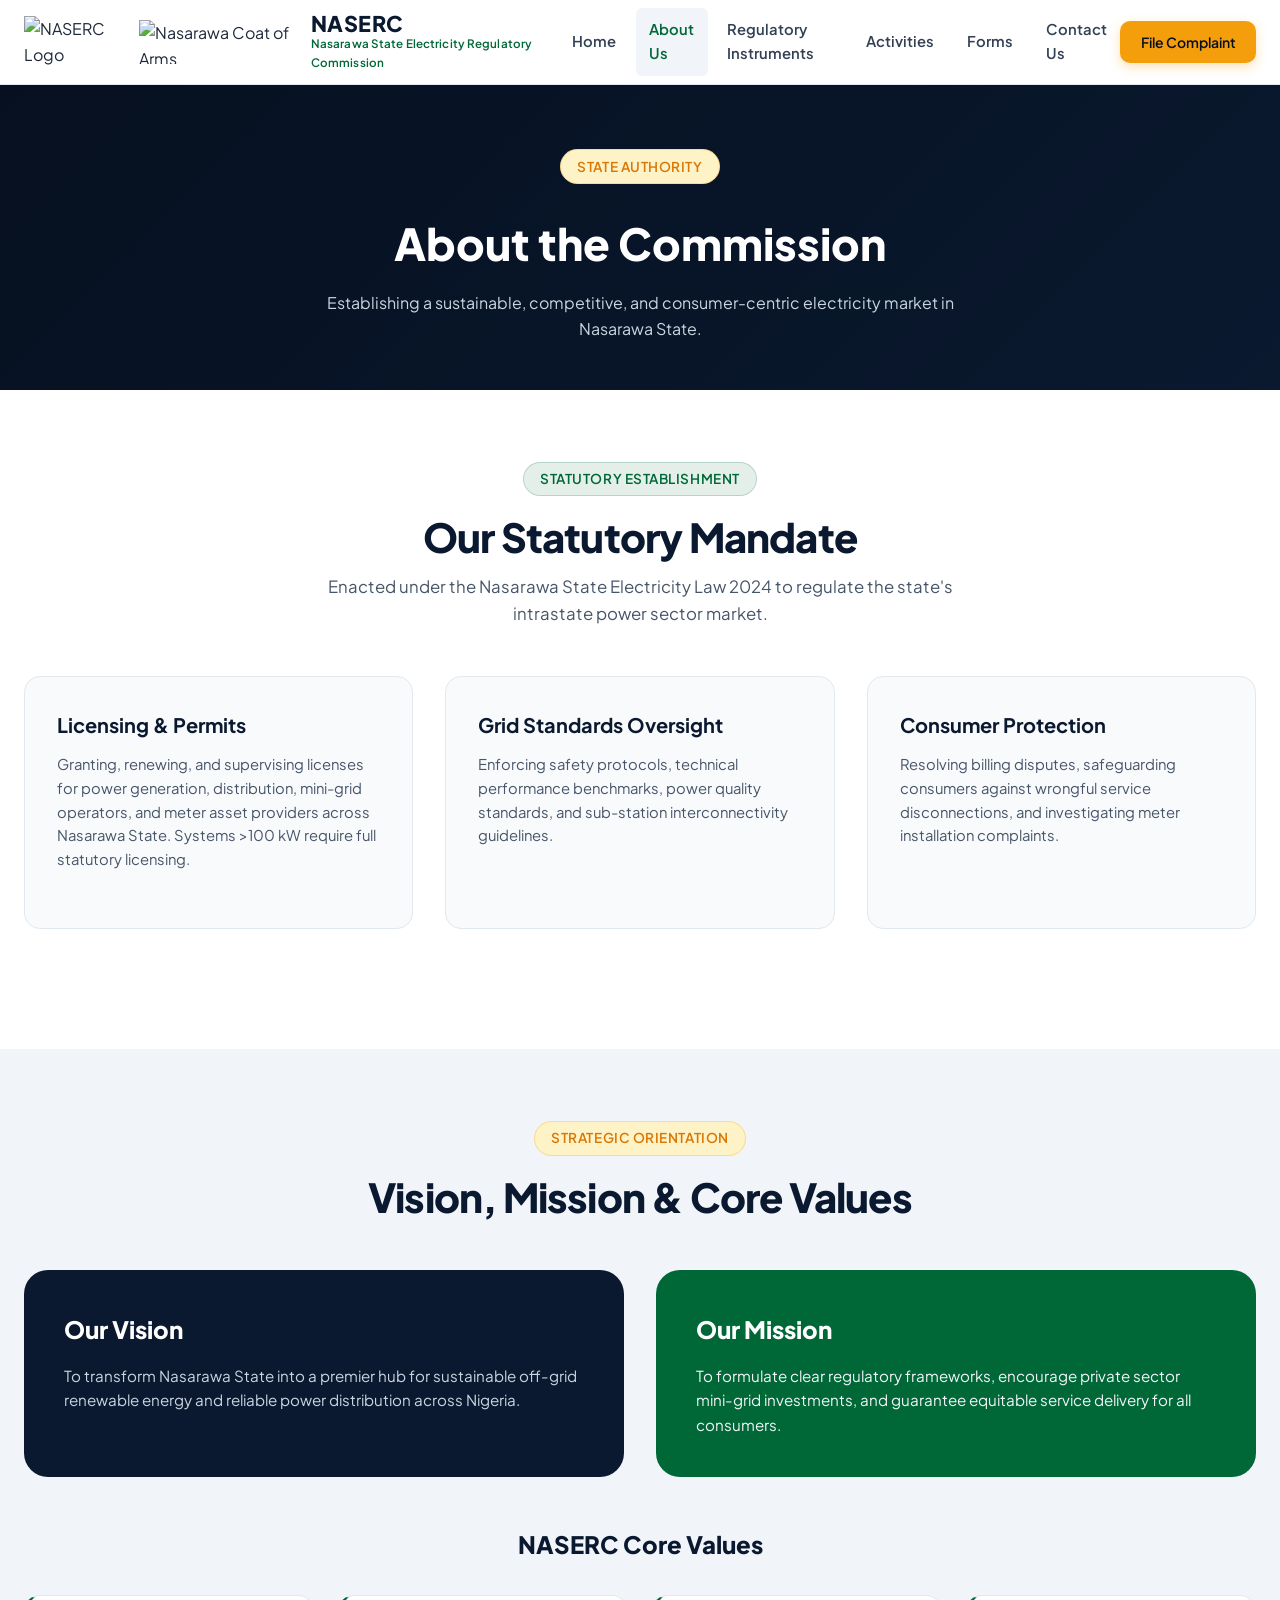
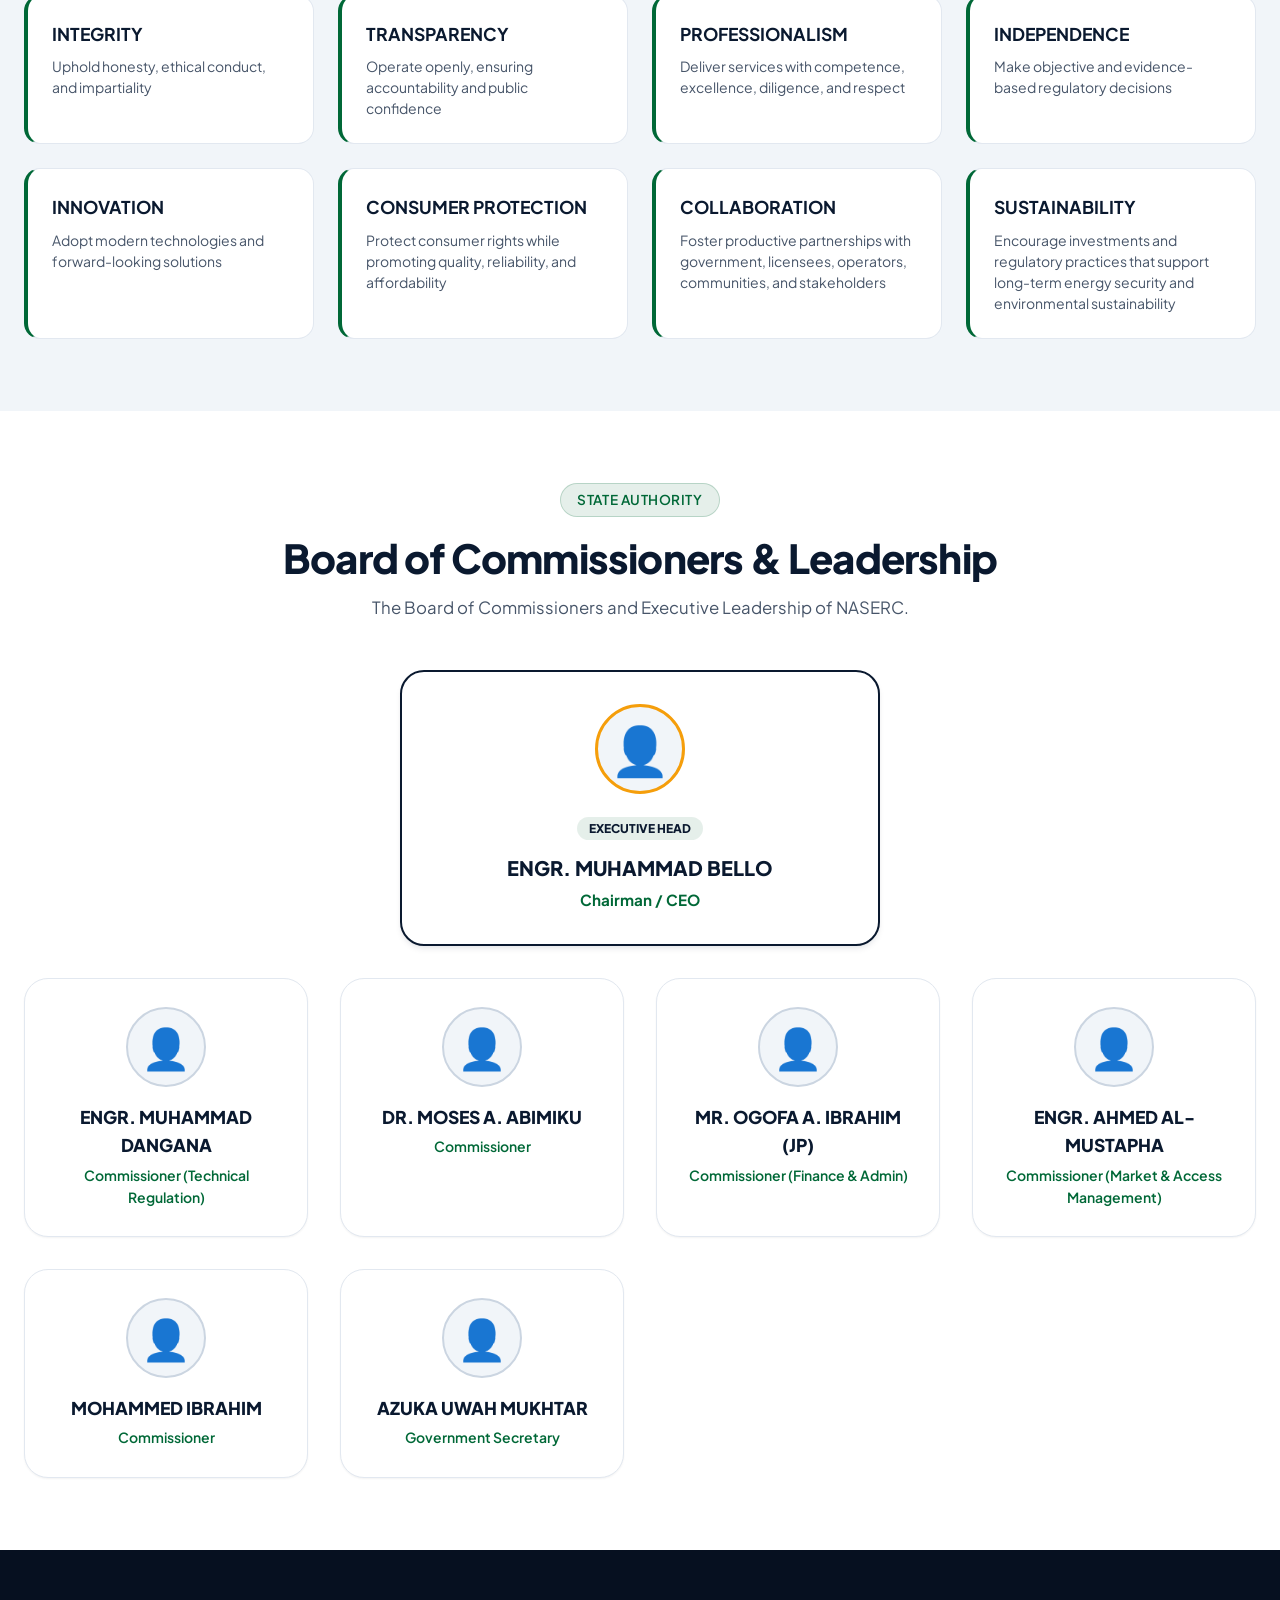
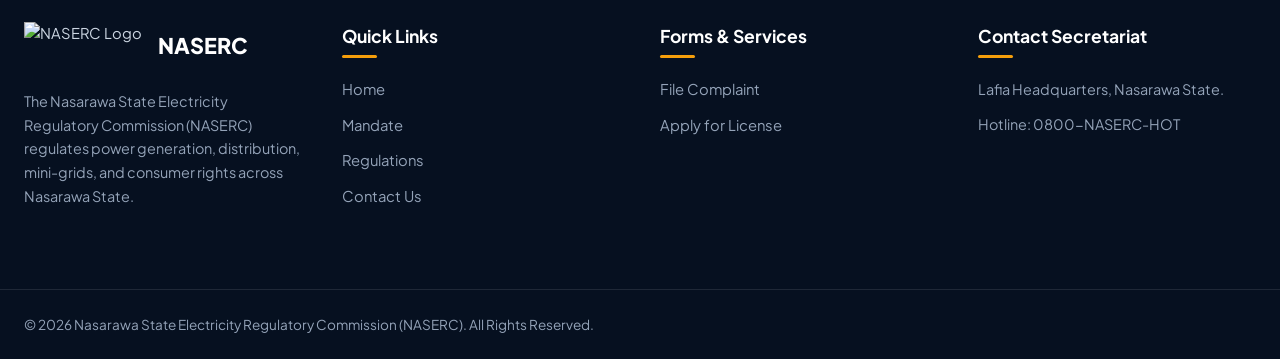
==== commit 042380e3: "new update" ====
--- a/about.html
+++ b/about.html
@@ -64,37 +64,6 @@
 </head>
 <body>
 
-  <!-- Top Bar -->
-  <div class="top-bar">
-    <div class="container top-bar-content">
-      <div class="top-bar-info">
-        <div class="top-bar-item">
-          <i class="fas fa-shield-alt"></i>
-          <span>Nasarawa State Government — Official E-Governance Portal</span>
-        </div>
-        <div class="top-bar-item">
-          <i class="fas fa-phone-alt"></i>
-          <span>Hotline: <strong class="hotline-badge">0800-NASERC-HOT</strong> (+234 803 123 4567)</span>
-        </div>
-        <div class="top-bar-item">
-          <i class="fas fa-envelope"></i>
-          <span>info@naserc.na.gov.ng</span>
-        </div>
-      </div>
-      <div class="top-bar-tools">
-        <div class="quick-search-form">
-          <i class="fas fa-search quick-search-icon"></i>
-          <input type="text" class="quick-search-input" placeholder="Search regulations, laws..." aria-label="Search">
-        </div>
-        <div class="top-bar-links">
-          <a href="#" id="toggleContrastBtn" class="top-bar-link" title="High Contrast Mode"><i class="fas fa-adjust"></i> Contrast</a>
-          <a href="#" id="fontIncreaseBtn" class="top-bar-link" title="Increase Text Size">A+</a>
-          <a href="#" id="fontResetBtn" class="top-bar-link" title="Reset Text Size">A</a>
-        </div>
-      </div>
-    </div>
-  </div>
-
   <!-- Header Navigation -->
   <header class="main-header">
     <div class="container header-inner">
@@ -115,27 +84,27 @@
         <ul class="nav-list">
           <li class="nav-item"><a href="index.html" class="nav-link">Home</a></li>
           <li class="nav-item active">
-            <a href="about.html" class="nav-link">About Us <i class="fas fa-chevron-down arrow"></i></a>
+            <a href="about.html" class="nav-link">About Us</a>
             <ul class="dropdown-menu">
-              <li><a href="#mandate" class="dropdown-item"><i class="fas fa-gavel"></i> Statutory Mandate</a></li>
-              <li><a href="#vision" class="dropdown-item"><i class="fas fa-eye"></i> Vision & Mission</a></li>
-              <li><a href="#governance" class="dropdown-item"><i class="fas fa-sitemap"></i> Governance & Leadership</a></li>
+              <li><a href="#mandate" class="dropdown-item">Statutory Mandate</a></li>
+              <li><a href="#vision" class="dropdown-item">Vision & Mission</a></li>
+              <li><a href="#governance" class="dropdown-item">Governance & Leadership</a></li>
             </ul>
           </li>
           <li class="nav-item">
-            <a href="regulations.html" class="nav-link">Regulatory Instruments <i class="fas fa-chevron-down arrow"></i></a>
+            <a href="regulations.html" class="nav-link">Regulatory Instruments</a>
             <ul class="dropdown-menu">
-              <li><a href="regulations.html?category=regulations" class="dropdown-item"><i class="fas fa-file-contract"></i> Electricity Regulations</a></li>
-              <li><a href="regulations.html?category=licenses" class="dropdown-item"><i class="fas fa-certificate"></i> Licenses & Permits</a></li>
-              <li><a href="regulations.html?category=guidelines" class="dropdown-item"><i class="fas fa-book-open"></i> Codes & Frameworks</a></li>
+              <li><a href="regulations.html?category=regulations" class="dropdown-item">Electricity Regulations</a></li>
+              <li><a href="regulations.html?category=licenses" class="dropdown-item">Licenses & Permits</a></li>
+              <li><a href="regulations.html?category=guidelines" class="dropdown-item">Codes & Frameworks</a></li>
             </ul>
           </li>
           <li class="nav-item"><a href="activities.html" class="nav-link">Activities</a></li>
           <li class="nav-item">
-            <a href="forms.html" class="nav-link">Forms <i class="fas fa-chevron-down arrow"></i></a>
+            <a href="forms.html" class="nav-link">Forms</a>
             <ul class="dropdown-menu">
-              <li><a href="forms.html?tab=complaint" class="dropdown-item"><i class="fas fa-exclamation-circle"></i> Customer Complaint Form</a></li>
-              <li><a href="forms.html?tab=license" class="dropdown-item"><i class="fas fa-calculator"></i> License Estimator & Application</a></li>
+              <li><a href="forms.html?tab=complaint" class="dropdown-item">Customer Complaint Form</a></li>
+              <li><a href="forms.html?tab=license" class="dropdown-item">License Estimator & Application</a></li>
             </ul>
           </li>
           <li class="nav-item"><a href="contact.html" class="nav-link">Contact Us</a></li>
@@ -143,7 +112,7 @@
       </nav>
 
       <div class="header-actions">
-        <a href="forms.html?tab=complaint" class="btn btn-accent btn-sm"><i class="fas fa-paper-plane"></i> File Complaint</a>
+        <a href="forms.html?tab=complaint" class="btn btn-accent btn-sm">File Complaint</a>
         <button class="mobile-nav-toggle" id="mobileNavToggle" aria-label="Toggle Menu"><i class="fas fa-bars"></i></button>
       </div>
     </div>
@@ -152,7 +121,7 @@
   <!-- Page Banner -->
   <section style="background: linear-gradient(135deg, var(--primary-navy-dark) 0%, var(--primary-navy) 100%); color: var(--white); padding: 4rem 0 3rem 0;">
     <div class="container text-center">
-      <span class="section-badge gold"><i class="fas fa-landmark"></i> State Authority</span>
+      <span class="section-badge gold">State Authority</span>
       <h1 style="font-family: var(--font-heading); font-size: 2.75rem; font-weight: 800; margin-top: 0.5rem;">About the Commission</h1>
       <p style="color: var(--slate-300); max-width: 700px; margin: 0.75rem auto 0 auto;">Establishing a sustainable, competitive, and consumer-centric electricity market in Nasarawa State.</p>
     </div>
@@ -162,26 +131,23 @@
   <section class="section-padding" id="mandate" style="background: var(--white);">
     <div class="container">
       <div class="section-header text-center">
-        <span class="section-badge"><i class="fas fa-gavel"></i> Statutory Establishment</span>
+        <span class="section-badge">Statutory Establishment</span>
         <h2 class="section-title">Our Statutory Mandate</h2>
         <p class="section-subtitle">Enacted under the Nasarawa State Electricity Law 2024 to regulate the state's intrastate power sector market.</p>
       </div>
 
       <div class="services-grid">
         <div class="service-card">
-          <div class="service-icon-box"><i class="fas fa-certificate"></i></div>
           <h3 class="service-title">Licensing & Permits</h3>
           <p class="service-desc">Granting, renewing, and supervising licenses for power generation, distribution, mini-grid operators, and meter asset providers across Nasarawa State. Systems >100 kW require full statutory licensing.</p>
         </div>
 
         <div class="service-card">
-          <div class="service-icon-box"><i class="fas fa-network-wired"></i></div>
           <h3 class="service-title">Grid Standards Oversight</h3>
           <p class="service-desc">Enforcing safety protocols, technical performance benchmarks, power quality standards, and sub-station interconnectivity guidelines.</p>
         </div>
 
         <div class="service-card">
-          <div class="service-icon-box"><i class="fas fa-user-shield"></i></div>
           <h3 class="service-title">Consumer Protection</h3>
           <p class="service-desc">Resolving billing disputes, safeguarding consumers against wrongful service disconnections, and investigating meter installation complaints.</p>
         </div>
@@ -193,64 +159,147 @@
   <section class="section-padding" id="vision" style="background: var(--slate-100);">
     <div class="container">
       <div class="section-header text-center">
-        <span class="section-badge gold"><i class="fas fa-compass"></i> Strategic Orientation</span>
+        <span class="section-badge gold">Strategic Orientation</span>
         <h2 class="section-title">Vision, Mission & Core Values</h2>
       </div>
 
-      <div style="display: grid; grid-template-columns: repeat(auto-fit, minmax(300px, 1fr)); gap: 2rem;">
+      <div style="display: grid; grid-template-columns: repeat(auto-fit, minmax(300px, 1fr)); gap: 2rem; margin-bottom: 3rem;">
         <div style="background: var(--primary-navy); color: var(--white); border-radius: var(--radius-xl); padding: 2.5rem;">
-          <i class="fas fa-eye" style="font-size: 2.5rem; color: var(--accent-gold); margin-bottom: 1rem;"></i>
           <h3 style="font-family: var(--font-heading); font-size: 1.5rem; font-weight: 800; margin-bottom: 1rem; color: var(--white);">Our Vision</h3>
           <p style="color: var(--slate-300); font-size: 0.95rem; line-height: 1.6;">To transform Nasarawa State into a premier hub for sustainable off-grid renewable energy and reliable power distribution across Nigeria.</p>
         </div>
 
         <div style="background: var(--primary-green); color: var(--white); border-radius: var(--radius-xl); padding: 2.5rem;">
-          <i class="fas fa-bullseye" style="font-size: 2.5rem; color: var(--accent-gold); margin-bottom: 1rem;"></i>
           <h3 style="font-family: var(--font-heading); font-size: 1.5rem; font-weight: 800; margin-bottom: 1rem; color: var(--white);">Our Mission</h3>
           <p style="color: var(--slate-100); font-size: 0.95rem; line-height: 1.6;">To formulate clear regulatory frameworks, encourage private sector mini-grid investments, and guarantee equitable service delivery for all consumers.</p>
         </div>
       </div>
+
+      <div style="margin-top: 2rem;">
+        <h3 style="font-family: var(--font-heading); font-size: 1.5rem; font-weight: 800; color: var(--primary-navy); text-align: center; margin-bottom: 2rem;">NASERC Core Values</h3>
+        <div style="display: grid; grid-template-columns: repeat(auto-fit, minmax(280px, 1fr)); gap: 1.5rem;">
+
+          <div style="background: var(--white); border: 1px solid var(--slate-200); border-radius: var(--radius-lg); padding: 1.5rem; border-left: 4px solid var(--primary-green);">
+            <h4 style="font-family: var(--font-heading); font-size: 1.1rem; color: var(--primary-navy); font-weight: 700; margin-bottom: 0.5rem;">INTEGRITY</h4>
+            <p style="font-size: 0.875rem; color: var(--slate-600); margin: 0; line-height: 1.5;">Uphold honesty, ethical conduct, and impartiality</p>
+          </div>
+
+          <div style="background: var(--white); border: 1px solid var(--slate-200); border-radius: var(--radius-lg); padding: 1.5rem; border-left: 4px solid var(--primary-green);">
+            <h4 style="font-family: var(--font-heading); font-size: 1.1rem; color: var(--primary-navy); font-weight: 700; margin-bottom: 0.5rem;">TRANSPARENCY</h4>
+            <p style="font-size: 0.875rem; color: var(--slate-600); margin: 0; line-height: 1.5;">Operate openly, ensuring accountability and public confidence</p>
+          </div>
+
+          <div style="background: var(--white); border: 1px solid var(--slate-200); border-radius: var(--radius-lg); padding: 1.5rem; border-left: 4px solid var(--primary-green);">
+            <h4 style="font-family: var(--font-heading); font-size: 1.1rem; color: var(--primary-navy); font-weight: 700; margin-bottom: 0.5rem;">PROFESSIONALISM</h4>
+            <p style="font-size: 0.875rem; color: var(--slate-600); margin: 0; line-height: 1.5;">Deliver services with competence, excellence, diligence, and respect</p>
+          </div>
+
+          <div style="background: var(--white); border: 1px solid var(--slate-200); border-radius: var(--radius-lg); padding: 1.5rem; border-left: 4px solid var(--primary-green);">
+            <h4 style="font-family: var(--font-heading); font-size: 1.1rem; color: var(--primary-navy); font-weight: 700; margin-bottom: 0.5rem;">INDEPENDENCE</h4>
+            <p style="font-size: 0.875rem; color: var(--slate-600); margin: 0; line-height: 1.5;">Make objective and evidence-based regulatory decisions</p>
+          </div>
+
+          <div style="background: var(--white); border: 1px solid var(--slate-200); border-radius: var(--radius-lg); padding: 1.5rem; border-left: 4px solid var(--primary-green);">
+            <h4 style="font-family: var(--font-heading); font-size: 1.1rem; color: var(--primary-navy); font-weight: 700; margin-bottom: 0.5rem;">INNOVATION</h4>
+            <p style="font-size: 0.875rem; color: var(--slate-600); margin: 0; line-height: 1.5;">Adopt modern technologies and forward-looking solutions</p>
+          </div>
+
+          <div style="background: var(--white); border: 1px solid var(--slate-200); border-radius: var(--radius-lg); padding: 1.5rem; border-left: 4px solid var(--primary-green);">
+            <h4 style="font-family: var(--font-heading); font-size: 1.1rem; color: var(--primary-navy); font-weight: 700; margin-bottom: 0.5rem;">CONSUMER PROTECTION</h4>
+            <p style="font-size: 0.875rem; color: var(--slate-600); margin: 0; line-height: 1.5;">Protect consumer rights while promoting quality, reliability, and affordability</p>
+          </div>
+
+          <div style="background: var(--white); border: 1px solid var(--slate-200); border-radius: var(--radius-lg); padding: 1.5rem; border-left: 4px solid var(--primary-green);">
+            <h4 style="font-family: var(--font-heading); font-size: 1.1rem; color: var(--primary-navy); font-weight: 700; margin-bottom: 0.5rem;">COLLABORATION</h4>
+            <p style="font-size: 0.875rem; color: var(--slate-600); margin: 0; line-height: 1.5;">Foster productive partnerships with government, licensees, operators, communities, and stakeholders</p>
+          </div>
+
+          <div style="background: var(--white); border: 1px solid var(--slate-200); border-radius: var(--radius-lg); padding: 1.5rem; border-left: 4px solid var(--primary-green);">
+            <h4 style="font-family: var(--font-heading); font-size: 1.1rem; color: var(--primary-navy); font-weight: 700; margin-bottom: 0.5rem;">SUSTAINABILITY</h4>
+            <p style="font-size: 0.875rem; color: var(--slate-600); margin: 0; line-height: 1.5;">Encourage investments and regulatory practices that support long-term energy security and environmental sustainability</p>
+          </div>
+
+        </div>
+      </div>
     </div>
   </section>
 
-  <!-- Governance & Flowchart Section -->
+  <!-- Governance & Leadership Section -->
   <section class="section-padding" id="governance" style="background: var(--white);">
     <div class="container">
       <div class="section-header text-center">
-        <span class="section-badge"><i class="fas fa-sitemap"></i> Structure</span>
-        <h2 class="section-title">Governance & Leadership Structure</h2>
-        <p class="section-subtitle">Commission Board of Commissioners and Departmental Divisions.</p>
-      </div>
-
-      <!-- Flowchart -->
-      <div class="org-chart-wrapper">
-        <div class="org-node root">
-          <strong style="font-size: 1.1rem; display: block;">Executive Chairman / CEO</strong>
-          <span style="font-size: 0.8rem; color: var(--accent-gold);">Engr. Dr. Ibrahim A. Abdullahi</span>
-        </div>
-
-        <div class="org-line-vertical"></div>
-
-        <div class="org-node level-2">
-          <strong>Board of Executive Commissioners</strong>
-        </div>
-
-        <div class="org-line-vertical"></div>
-
-        <div class="org-level-grid">
-          <div class="org-node">
-            <strong style="color: var(--primary-navy); display: block;">Technical Regulations</strong>
-            <span style="font-size: 0.8rem; color: var(--slate-600);">Engr. Solomon K. Moses</span>
-          </div>
-          <div class="org-node">
-            <strong style="color: var(--primary-navy); display: block;">Legal & Enforcement</strong>
-            <span style="font-size: 0.8rem; color: var(--slate-600);">Barr. Fatima Umar</span>
-          </div>
-          <div class="org-node">
-            <strong style="color: var(--primary-navy); display: block;">Consumer Affairs</strong>
-            <span style="font-size: 0.8rem; color: var(--slate-600);">Dr. Emmanuel Garba</span>
-          </div>
-        </div>
+        <span class="section-badge">State Authority</span>
+        <h2 class="section-title">Board of Commissioners & Leadership</h2>
+        <p class="section-subtitle">The Board of Commissioners and Executive Leadership of NASERC.</p>
+      </div>
+
+      <!-- Leadership Grid -->
+      <div style="display: grid; grid-template-columns: repeat(auto-fit, minmax(280px, 1fr)); gap: 2rem; margin-top: 2.5rem;">
+
+        <!-- 1. Chairman/CEO -->
+        <div style="background: var(--white); border: 2px solid var(--primary-navy); border-radius: var(--radius-xl); padding: 2rem; text-align: center; box-shadow: var(--shadow-md); position: relative; grid-column: 1 / -1; max-width: 480px; margin: 0 auto; width: 100%;">
+          <div style="width: 90px; height: 90px; border-radius: 50%; background: var(--slate-100); border: 3px solid var(--accent-gold); display: flex; align-items: center; justify-content: center; font-size: 3rem; margin: 0 auto 1.25rem auto;">
+            👤
+          </div>
+          <span style="font-size: 0.75rem; font-weight: 800; color: var(--primary-navy); background: rgba(0, 104, 55, 0.1); padding: 0.25rem 0.75rem; border-radius: var(--radius-full); text-transform: uppercase;">EXECUTIVE HEAD</span>
+          <h3 style="font-family: var(--font-heading); font-size: 1.25rem; font-weight: 800; color: var(--primary-navy); margin-top: 0.75rem; margin-bottom: 0.25rem;">ENGR. MUHAMMAD BELLO</h3>
+          <p style="font-weight: 700; color: var(--primary-green); font-size: 0.95rem; margin: 0;">Chairman / CEO</p>
+        </div>
+
+        <!-- 2. Technical Regulation -->
+        <div style="background: var(--white); border: 1px solid var(--slate-200); border-radius: var(--radius-xl); padding: 1.75rem; text-align: center; box-shadow: var(--shadow-sm);">
+          <div style="width: 80px; height: 80px; border-radius: 50%; background: var(--slate-100); border: 2px solid var(--slate-300); display: flex; align-items: center; justify-content: center; font-size: 2.5rem; margin: 0 auto 1rem auto;">
+            👤
+          </div>
+          <h3 style="font-family: var(--font-heading); font-size: 1.1rem; font-weight: 800; color: var(--primary-navy); margin-bottom: 0.25rem;">ENGR. MUHAMMAD DANGANA</h3>
+          <p style="font-weight: 600; color: var(--primary-green); font-size: 0.875rem; margin: 0;">Commissioner (Technical Regulation)</p>
+        </div>
+
+        <!-- 3. Commissioner -->
+        <div style="background: var(--white); border: 1px solid var(--slate-200); border-radius: var(--radius-xl); padding: 1.75rem; text-align: center; box-shadow: var(--shadow-sm);">
+          <div style="width: 80px; height: 80px; border-radius: 50%; background: var(--slate-100); border: 2px solid var(--slate-300); display: flex; align-items: center; justify-content: center; font-size: 2.5rem; margin: 0 auto 1rem auto;">
+            👤
+          </div>
+          <h3 style="font-family: var(--font-heading); font-size: 1.1rem; font-weight: 800; color: var(--primary-navy); margin-bottom: 0.25rem;">DR. MOSES A. ABIMIKU</h3>
+          <p style="font-weight: 600; color: var(--primary-green); font-size: 0.875rem; margin: 0;">Commissioner</p>
+        </div>
+
+        <!-- 4. Finance & Admin -->
+        <div style="background: var(--white); border: 1px solid var(--slate-200); border-radius: var(--radius-xl); padding: 1.75rem; text-align: center; box-shadow: var(--shadow-sm);">
+          <div style="width: 80px; height: 80px; border-radius: 50%; background: var(--slate-100); border: 2px solid var(--slate-300); display: flex; align-items: center; justify-content: center; font-size: 2.5rem; margin: 0 auto 1rem auto;">
+            👤
+          </div>
+          <h3 style="font-family: var(--font-heading); font-size: 1.1rem; font-weight: 800; color: var(--primary-navy); margin-bottom: 0.25rem;">MR. OGOFA A. IBRAHIM (JP)</h3>
+          <p style="font-weight: 600; color: var(--primary-green); font-size: 0.875rem; margin: 0;">Commissioner (Finance & Admin)</p>
+        </div>
+
+        <!-- 5. Market & Access Management -->
+        <div style="background: var(--white); border: 1px solid var(--slate-200); border-radius: var(--radius-xl); padding: 1.75rem; text-align: center; box-shadow: var(--shadow-sm);">
+          <div style="width: 80px; height: 80px; border-radius: 50%; background: var(--slate-100); border: 2px solid var(--slate-300); display: flex; align-items: center; justify-content: center; font-size: 2.5rem; margin: 0 auto 1rem auto;">
+            👤
+          </div>
+          <h3 style="font-family: var(--font-heading); font-size: 1.1rem; font-weight: 800; color: var(--primary-navy); margin-bottom: 0.25rem;">ENGR. AHMED AL-MUSTAPHA</h3>
+          <p style="font-weight: 600; color: var(--primary-green); font-size: 0.875rem; margin: 0;">Commissioner (Market & Access Management)</p>
+        </div>
+
+        <!-- 6. Commissioner -->
+        <div style="background: var(--white); border: 1px solid var(--slate-200); border-radius: var(--radius-xl); padding: 1.75rem; text-align: center; box-shadow: var(--shadow-sm);">
+          <div style="width: 80px; height: 80px; border-radius: 50%; background: var(--slate-100); border: 2px solid var(--slate-300); display: flex; align-items: center; justify-content: center; font-size: 2.5rem; margin: 0 auto 1rem auto;">
+            👤
+          </div>
+          <h3 style="font-family: var(--font-heading); font-size: 1.1rem; font-weight: 800; color: var(--primary-navy); margin-bottom: 0.25rem;">MOHAMMED IBRAHIM</h3>
+          <p style="font-weight: 600; color: var(--primary-green); font-size: 0.875rem; margin: 0;">Commissioner</p>
+        </div>
+
+        <!-- 7. Government Secretary -->
+        <div style="background: var(--white); border: 1px solid var(--slate-200); border-radius: var(--radius-xl); padding: 1.75rem; text-align: center; box-shadow: var(--shadow-sm);">
+          <div style="width: 80px; height: 80px; border-radius: 50%; background: var(--slate-100); border: 2px solid var(--slate-300); display: flex; align-items: center; justify-content: center; font-size: 2.5rem; margin: 0 auto 1rem auto;">
+            👤
+          </div>
+          <h3 style="font-family: var(--font-heading); font-size: 1.1rem; font-weight: 800; color: var(--primary-navy); margin-bottom: 0.25rem;">AZUKA UWAH MUKHTAR</h3>
+          <p style="font-weight: 600; color: var(--primary-green); font-size: 0.875rem; margin: 0;">Government Secretary</p>
+        </div>
+
       </div>
     </div>
   </section>
@@ -272,24 +321,24 @@
           <div>
             <h4 class="footer-heading">Quick Links</h4>
             <ul class="footer-links">
-              <li><a href="index.html" class="footer-link"><i class="fas fa-chevron-right"></i> Home</a></li>
-              <li><a href="about.html" class="footer-link"><i class="fas fa-chevron-right"></i> Mandate</a></li>
-              <li><a href="regulations.html" class="footer-link"><i class="fas fa-chevron-right"></i> Regulations</a></li>
-              <li><a href="contact.html" class="footer-link"><i class="fas fa-chevron-right"></i> Contact Us</a></li>
+              <li><a href="index.html" class="footer-link">Home</a></li>
+              <li><a href="about.html" class="footer-link">Mandate</a></li>
+              <li><a href="regulations.html" class="footer-link">Regulations</a></li>
+              <li><a href="contact.html" class="footer-link">Contact Us</a></li>
             </ul>
           </div>
           <div>
             <h4 class="footer-heading">Forms & Services</h4>
             <ul class="footer-links">
-              <li><a href="forms.html?tab=complaint" class="footer-link"><i class="fas fa-chevron-right"></i> File Complaint</a></li>
-              <li><a href="forms.html?tab=license" class="footer-link"><i class="fas fa-chevron-right"></i> Apply for License</a></li>
+              <li><a href="forms.html?tab=complaint" class="footer-link">File Complaint</a></li>
+              <li><a href="forms.html?tab=license" class="footer-link">Apply for License</a></li>
             </ul>
           </div>
           <div>
             <h4 class="footer-heading">Contact Secretariat</h4>
             <ul class="footer-links">
-              <li style="color: var(--slate-400); font-size: 0.9rem;"><i class="fas fa-map-marker-alt" style="color: var(--accent-gold); margin-right: 0.5rem;"></i> Lafia Headquarters, Nasarawa State.</li>
-              <li style="color: var(--slate-400); font-size: 0.9rem;"><i class="fas fa-phone" style="color: var(--accent-gold); margin-right: 0.5rem;"></i> Hotline: 0800-NASERC-HOT</li>
+              <li style="color: var(--slate-400); font-size: 0.9rem;">Lafia Headquarters, Nasarawa State.</li>
+              <li style="color: var(--slate-400); font-size: 0.9rem;">Hotline: 0800-NASERC-HOT</li>
             </ul>
           </div>
         </div>
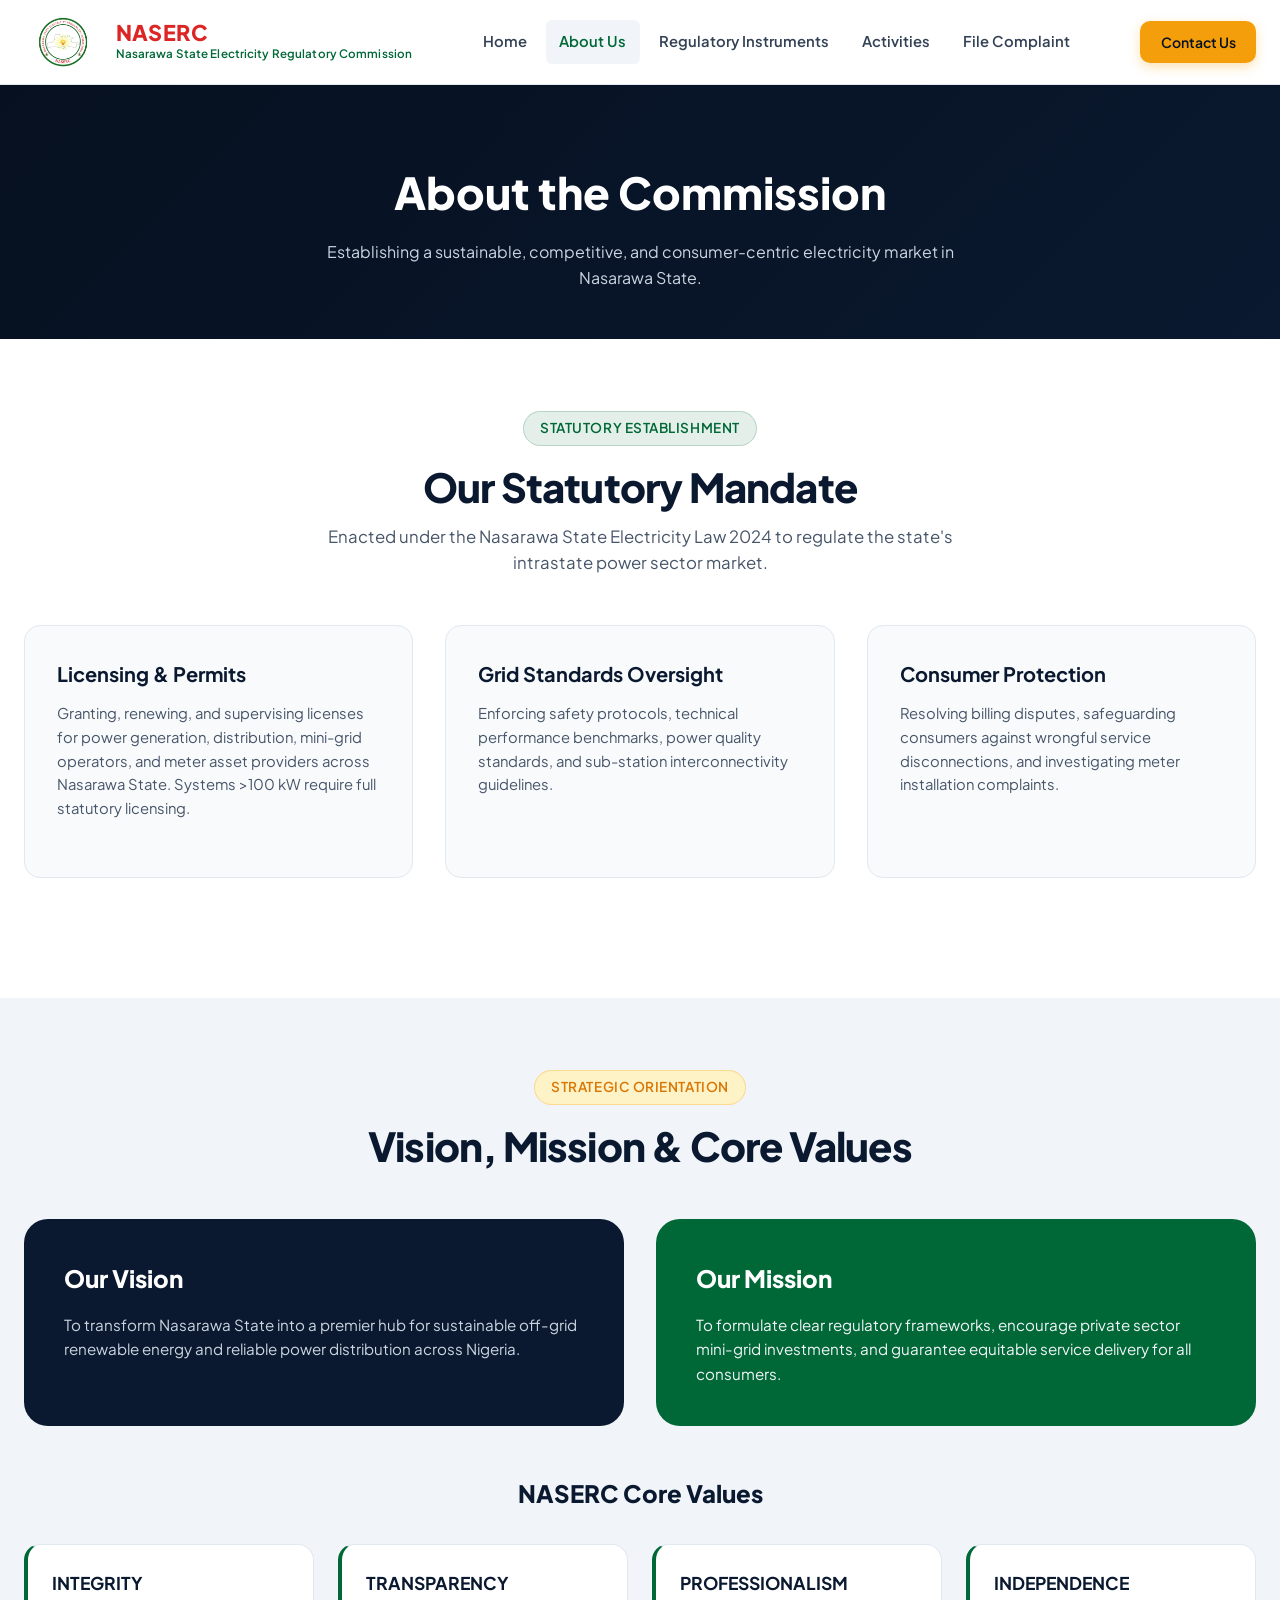
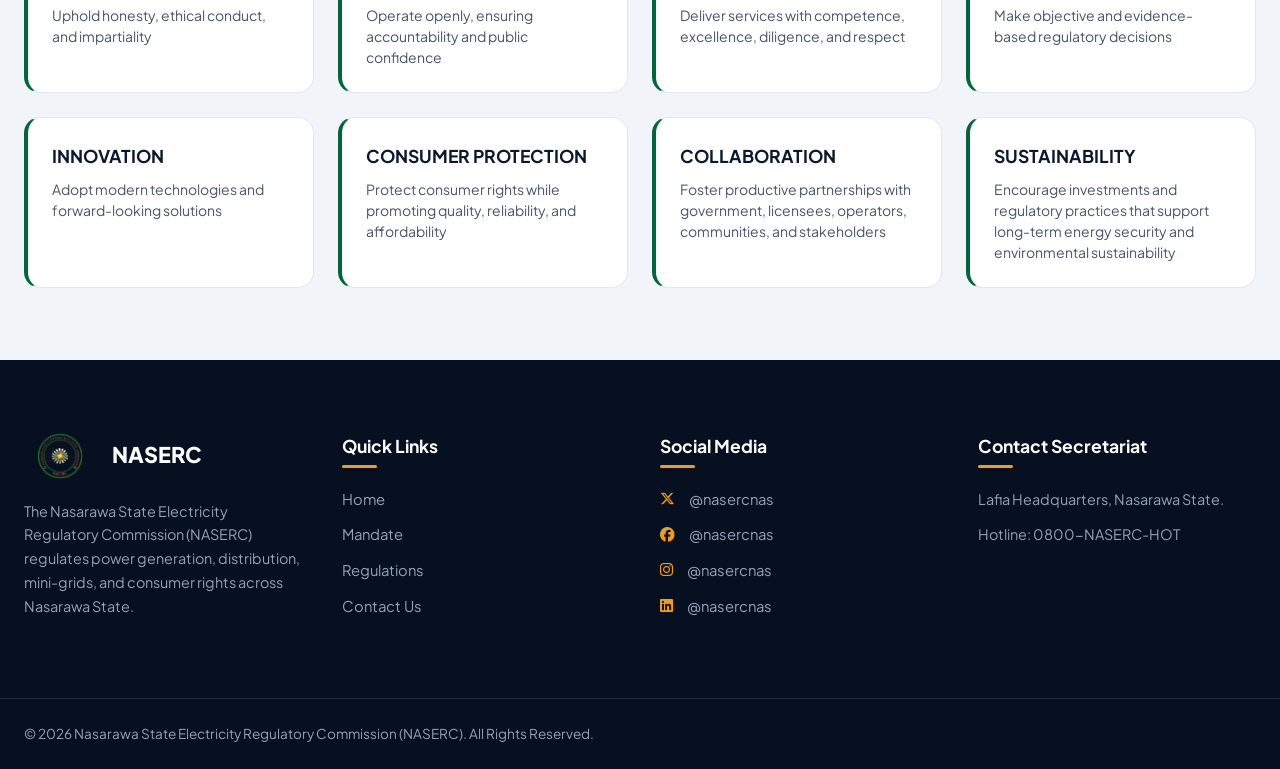
==== commit e0a39a21: "demo ready" ====
--- a/about.html
+++ b/about.html
@@ -1,25 +1,29 @@
 <!DOCTYPE html>
 <html lang="en">
+
 <head>
   <meta charset="UTF-8">
   <meta name="viewport" content="width=device-width, initial-scale=1.0">
   <title>About NASERC | Nasarawa State Electricity Regulatory Commission</title>
-  <meta name="description" content="Learn about NASERC mandate, statutory powers under Nasarawa State Electricity Law 2024, vision, mission, and leadership.">
+  <meta name="description"
+    content="Learn about NASERC mandate, statutory powers under Nasarawa State Electricity Law 2024, vision, mission, and leadership.">
 
   <!-- Favicon -->
-  <link rel="icon" href="https://naserc.na.gov.ng/logo.png" type="image/png">
+  <link rel="icon" href="assets/images/logo.png" type="image/png">
 
   <!-- Google Fonts -->
   <link rel="preconnect" href="https://fonts.googleapis.com">
   <link rel="preconnect" href="https://fonts.gstatic.com" crossorigin>
-  <link href="https://fonts.googleapis.com/css2?family=Inter:wght@400;500;600;700&family=Plus+Jakarta+Sans:wght@400;500;600;700;800&display=swap" rel="stylesheet">
+  <link
+    href="https://fonts.googleapis.com/css2?family=Inter:wght@400;500;600;700&family=Plus+Jakarta+Sans:wght@400;500;600;700;800&display=swap"
+    rel="stylesheet">
 
   <!-- Font Awesome Icons -->
   <link rel="stylesheet" href="https://cdnjs.cloudflare.com/ajax/libs/font-awesome/6.5.1/css/all.min.css">
 
   <!-- Core Stylesheet -->
   <link rel="stylesheet" href="css/styles.css">
-  
+
   <style>
     /* Org Flowchart Tree Styling */
     .org-chart-wrapper {
@@ -28,6 +32,7 @@
       align-items: center;
       margin-top: 2.5rem;
     }
+
     .org-node {
       background: var(--white);
       border: 2px solid var(--primary-navy);
@@ -38,21 +43,25 @@
       position: relative;
       min-width: 260px;
     }
+
     .org-node.root {
       background: var(--primary-navy);
       color: var(--white);
       border-color: var(--accent-gold);
     }
+
     .org-node.level-2 {
       background: var(--primary-green);
       color: var(--white);
       border-color: var(--primary-green-dark);
     }
+
     .org-line-vertical {
       width: 2px;
       height: 35px;
       background: var(--slate-300);
     }
+
     .org-level-grid {
       display: grid;
       grid-template-columns: repeat(auto-fit, minmax(200px, 1fr));
@@ -62,6 +71,7 @@
     }
   </style>
 </head>
+
 <body>
 
   <!-- Header Navigation -->
@@ -70,8 +80,7 @@
       <div class="brand-wrapper">
         <a href="index.html" class="brand-logo-link">
           <div class="logo-badge-container">
-            <img src="https://naserc.na.gov.ng/logo.png" alt="NASERC Logo" class="logo-img">
-            <img src="https://naserc.na.gov.ng/nasarawa.jpg" alt="Nasarawa Coat of Arms" class="state-coat-img" title="Official Nasarawa State Seal">
+            <img src="assets/images/logo.png" alt="NASERC Logo" class="logo-img">
           </div>
           <div class="brand-text">
             <span class="brand-acronym">NASERC</span>
@@ -96,34 +105,30 @@
             <ul class="dropdown-menu">
               <li><a href="regulations.html?category=regulations" class="dropdown-item">Electricity Regulations</a></li>
               <li><a href="regulations.html?category=licenses" class="dropdown-item">Licenses & Permits</a></li>
-              <li><a href="regulations.html?category=guidelines" class="dropdown-item">Codes & Frameworks</a></li>
             </ul>
           </li>
           <li class="nav-item"><a href="activities.html" class="nav-link">Activities</a></li>
-          <li class="nav-item">
-            <a href="forms.html" class="nav-link">Forms</a>
-            <ul class="dropdown-menu">
-              <li><a href="forms.html?tab=complaint" class="dropdown-item">Customer Complaint Form</a></li>
-              <li><a href="forms.html?tab=license" class="dropdown-item">License Estimator & Application</a></li>
-            </ul>
-          </li>
-          <li class="nav-item"><a href="contact.html" class="nav-link">Contact Us</a></li>
+          <li class="nav-item"><a href="forms.html?tab=complaint" class="nav-link">File Complaint</a></li>
         </ul>
       </nav>
 
       <div class="header-actions">
-        <a href="forms.html?tab=complaint" class="btn btn-accent btn-sm">File Complaint</a>
-        <button class="mobile-nav-toggle" id="mobileNavToggle" aria-label="Toggle Menu"><i class="fas fa-bars"></i></button>
+        <a href="contact.html" class="btn btn-accent btn-sm">Contact Us</a>
+        <button class="mobile-nav-toggle" id="mobileNavToggle" aria-label="Toggle Menu"><i
+            class="fas fa-bars"></i></button>
       </div>
     </div>
   </header>
 
   <!-- Page Banner -->
-  <section style="background: linear-gradient(135deg, var(--primary-navy-dark) 0%, var(--primary-navy) 100%); color: var(--white); padding: 4rem 0 3rem 0;">
+  <section
+    style="background: linear-gradient(135deg, var(--primary-navy-dark) 0%, var(--primary-navy) 100%); color: var(--white); padding: 4rem 0 3rem 0;">
     <div class="container text-center">
-      <span class="section-badge gold">State Authority</span>
-      <h1 style="font-family: var(--font-heading); font-size: 2.75rem; font-weight: 800; margin-top: 0.5rem;">About the Commission</h1>
-      <p style="color: var(--slate-300); max-width: 700px; margin: 0.75rem auto 0 auto;">Establishing a sustainable, competitive, and consumer-centric electricity market in Nasarawa State.</p>
+      <!-- <span class="section-badge gold">State Authority</span> -->
+      <h1 style="font-family: var(--font-heading); font-size: 2.75rem; font-weight: 800; margin-top: 0.5rem;">About the
+        Commission</h1>
+      <p style="color: var(--slate-300); max-width: 700px; margin: 0.75rem auto 0 auto;">Establishing a sustainable,
+        competitive, and consumer-centric electricity market in Nasarawa State.</p>
     </div>
   </section>
 
@@ -133,23 +138,28 @@
       <div class="section-header text-center">
         <span class="section-badge">Statutory Establishment</span>
         <h2 class="section-title">Our Statutory Mandate</h2>
-        <p class="section-subtitle">Enacted under the Nasarawa State Electricity Law 2024 to regulate the state's intrastate power sector market.</p>
+        <p class="section-subtitle">Enacted under the Nasarawa State Electricity Law 2024 to regulate the state's
+          intrastate power sector market.</p>
       </div>
 
       <div class="services-grid">
         <div class="service-card">
           <h3 class="service-title">Licensing & Permits</h3>
-          <p class="service-desc">Granting, renewing, and supervising licenses for power generation, distribution, mini-grid operators, and meter asset providers across Nasarawa State. Systems >100 kW require full statutory licensing.</p>
+          <p class="service-desc">Granting, renewing, and supervising licenses for power generation, distribution,
+            mini-grid operators, and meter asset providers across Nasarawa State. Systems >100 kW require full statutory
+            licensing.</p>
         </div>
 
         <div class="service-card">
           <h3 class="service-title">Grid Standards Oversight</h3>
-          <p class="service-desc">Enforcing safety protocols, technical performance benchmarks, power quality standards, and sub-station interconnectivity guidelines.</p>
+          <p class="service-desc">Enforcing safety protocols, technical performance benchmarks, power quality standards,
+            and sub-station interconnectivity guidelines.</p>
         </div>
 
         <div class="service-card">
           <h3 class="service-title">Consumer Protection</h3>
-          <p class="service-desc">Resolving billing disputes, safeguarding consumers against wrongful service disconnections, and investigating meter installation complaints.</p>
+          <p class="service-desc">Resolving billing disputes, safeguarding consumers against wrongful service
+            disconnections, and investigating meter installation complaints.</p>
         </div>
       </div>
     </div>
@@ -163,60 +173,104 @@
         <h2 class="section-title">Vision, Mission & Core Values</h2>
       </div>
 
-      <div style="display: grid; grid-template-columns: repeat(auto-fit, minmax(300px, 1fr)); gap: 2rem; margin-bottom: 3rem;">
-        <div style="background: var(--primary-navy); color: var(--white); border-radius: var(--radius-xl); padding: 2.5rem;">
-          <h3 style="font-family: var(--font-heading); font-size: 1.5rem; font-weight: 800; margin-bottom: 1rem; color: var(--white);">Our Vision</h3>
-          <p style="color: var(--slate-300); font-size: 0.95rem; line-height: 1.6;">To transform Nasarawa State into a premier hub for sustainable off-grid renewable energy and reliable power distribution across Nigeria.</p>
-        </div>
-
-        <div style="background: var(--primary-green); color: var(--white); border-radius: var(--radius-xl); padding: 2.5rem;">
-          <h3 style="font-family: var(--font-heading); font-size: 1.5rem; font-weight: 800; margin-bottom: 1rem; color: var(--white);">Our Mission</h3>
-          <p style="color: var(--slate-100); font-size: 0.95rem; line-height: 1.6;">To formulate clear regulatory frameworks, encourage private sector mini-grid investments, and guarantee equitable service delivery for all consumers.</p>
+      <div
+        style="display: grid; grid-template-columns: repeat(auto-fit, minmax(300px, 1fr)); gap: 2rem; margin-bottom: 3rem;">
+        <div
+          style="background: var(--primary-navy); color: var(--white); border-radius: var(--radius-xl); padding: 2.5rem;">
+          <h3
+            style="font-family: var(--font-heading); font-size: 1.5rem; font-weight: 800; margin-bottom: 1rem; color: var(--white);">
+            Our Vision</h3>
+          <p style="color: var(--slate-300); font-size: 0.95rem; line-height: 1.6;">To transform Nasarawa State into a
+            premier hub for sustainable off-grid renewable energy and reliable power distribution across Nigeria.</p>
+        </div>
+
+        <div
+          style="background: var(--primary-green); color: var(--white); border-radius: var(--radius-xl); padding: 2.5rem;">
+          <h3
+            style="font-family: var(--font-heading); font-size: 1.5rem; font-weight: 800; margin-bottom: 1rem; color: var(--white);">
+            Our Mission</h3>
+          <p style="color: var(--slate-100); font-size: 0.95rem; line-height: 1.6;">To formulate clear regulatory
+            frameworks, encourage private sector mini-grid investments, and guarantee equitable service delivery for all
+            consumers.</p>
         </div>
       </div>
 
       <div style="margin-top: 2rem;">
-        <h3 style="font-family: var(--font-heading); font-size: 1.5rem; font-weight: 800; color: var(--primary-navy); text-align: center; margin-bottom: 2rem;">NASERC Core Values</h3>
+        <h3
+          style="font-family: var(--font-heading); font-size: 1.5rem; font-weight: 800; color: var(--primary-navy); text-align: center; margin-bottom: 2rem;">
+          NASERC Core Values</h3>
         <div style="display: grid; grid-template-columns: repeat(auto-fit, minmax(280px, 1fr)); gap: 1.5rem;">
 
-          <div style="background: var(--white); border: 1px solid var(--slate-200); border-radius: var(--radius-lg); padding: 1.5rem; border-left: 4px solid var(--primary-green);">
-            <h4 style="font-family: var(--font-heading); font-size: 1.1rem; color: var(--primary-navy); font-weight: 700; margin-bottom: 0.5rem;">INTEGRITY</h4>
-            <p style="font-size: 0.875rem; color: var(--slate-600); margin: 0; line-height: 1.5;">Uphold honesty, ethical conduct, and impartiality</p>
-          </div>
-
-          <div style="background: var(--white); border: 1px solid var(--slate-200); border-radius: var(--radius-lg); padding: 1.5rem; border-left: 4px solid var(--primary-green);">
-            <h4 style="font-family: var(--font-heading); font-size: 1.1rem; color: var(--primary-navy); font-weight: 700; margin-bottom: 0.5rem;">TRANSPARENCY</h4>
-            <p style="font-size: 0.875rem; color: var(--slate-600); margin: 0; line-height: 1.5;">Operate openly, ensuring accountability and public confidence</p>
-          </div>
-
-          <div style="background: var(--white); border: 1px solid var(--slate-200); border-radius: var(--radius-lg); padding: 1.5rem; border-left: 4px solid var(--primary-green);">
-            <h4 style="font-family: var(--font-heading); font-size: 1.1rem; color: var(--primary-navy); font-weight: 700; margin-bottom: 0.5rem;">PROFESSIONALISM</h4>
-            <p style="font-size: 0.875rem; color: var(--slate-600); margin: 0; line-height: 1.5;">Deliver services with competence, excellence, diligence, and respect</p>
-          </div>
-
-          <div style="background: var(--white); border: 1px solid var(--slate-200); border-radius: var(--radius-lg); padding: 1.5rem; border-left: 4px solid var(--primary-green);">
-            <h4 style="font-family: var(--font-heading); font-size: 1.1rem; color: var(--primary-navy); font-weight: 700; margin-bottom: 0.5rem;">INDEPENDENCE</h4>
-            <p style="font-size: 0.875rem; color: var(--slate-600); margin: 0; line-height: 1.5;">Make objective and evidence-based regulatory decisions</p>
-          </div>
-
-          <div style="background: var(--white); border: 1px solid var(--slate-200); border-radius: var(--radius-lg); padding: 1.5rem; border-left: 4px solid var(--primary-green);">
-            <h4 style="font-family: var(--font-heading); font-size: 1.1rem; color: var(--primary-navy); font-weight: 700; margin-bottom: 0.5rem;">INNOVATION</h4>
-            <p style="font-size: 0.875rem; color: var(--slate-600); margin: 0; line-height: 1.5;">Adopt modern technologies and forward-looking solutions</p>
-          </div>
-
-          <div style="background: var(--white); border: 1px solid var(--slate-200); border-radius: var(--radius-lg); padding: 1.5rem; border-left: 4px solid var(--primary-green);">
-            <h4 style="font-family: var(--font-heading); font-size: 1.1rem; color: var(--primary-navy); font-weight: 700; margin-bottom: 0.5rem;">CONSUMER PROTECTION</h4>
-            <p style="font-size: 0.875rem; color: var(--slate-600); margin: 0; line-height: 1.5;">Protect consumer rights while promoting quality, reliability, and affordability</p>
-          </div>
-
-          <div style="background: var(--white); border: 1px solid var(--slate-200); border-radius: var(--radius-lg); padding: 1.5rem; border-left: 4px solid var(--primary-green);">
-            <h4 style="font-family: var(--font-heading); font-size: 1.1rem; color: var(--primary-navy); font-weight: 700; margin-bottom: 0.5rem;">COLLABORATION</h4>
-            <p style="font-size: 0.875rem; color: var(--slate-600); margin: 0; line-height: 1.5;">Foster productive partnerships with government, licensees, operators, communities, and stakeholders</p>
-          </div>
-
-          <div style="background: var(--white); border: 1px solid var(--slate-200); border-radius: var(--radius-lg); padding: 1.5rem; border-left: 4px solid var(--primary-green);">
-            <h4 style="font-family: var(--font-heading); font-size: 1.1rem; color: var(--primary-navy); font-weight: 700; margin-bottom: 0.5rem;">SUSTAINABILITY</h4>
-            <p style="font-size: 0.875rem; color: var(--slate-600); margin: 0; line-height: 1.5;">Encourage investments and regulatory practices that support long-term energy security and environmental sustainability</p>
+          <div
+            style="background: var(--white); border: 1px solid var(--slate-200); border-radius: var(--radius-lg); padding: 1.5rem; border-left: 4px solid var(--primary-green);">
+            <h4
+              style="font-family: var(--font-heading); font-size: 1.1rem; color: var(--primary-navy); font-weight: 700; margin-bottom: 0.5rem;">
+              INTEGRITY</h4>
+            <p style="font-size: 0.875rem; color: var(--slate-600); margin: 0; line-height: 1.5;">Uphold honesty,
+              ethical conduct, and impartiality</p>
+          </div>
+
+          <div
+            style="background: var(--white); border: 1px solid var(--slate-200); border-radius: var(--radius-lg); padding: 1.5rem; border-left: 4px solid var(--primary-green);">
+            <h4
+              style="font-family: var(--font-heading); font-size: 1.1rem; color: var(--primary-navy); font-weight: 700; margin-bottom: 0.5rem;">
+              TRANSPARENCY</h4>
+            <p style="font-size: 0.875rem; color: var(--slate-600); margin: 0; line-height: 1.5;">Operate openly,
+              ensuring accountability and public confidence</p>
+          </div>
+
+          <div
+            style="background: var(--white); border: 1px solid var(--slate-200); border-radius: var(--radius-lg); padding: 1.5rem; border-left: 4px solid var(--primary-green);">
+            <h4
+              style="font-family: var(--font-heading); font-size: 1.1rem; color: var(--primary-navy); font-weight: 700; margin-bottom: 0.5rem;">
+              PROFESSIONALISM</h4>
+            <p style="font-size: 0.875rem; color: var(--slate-600); margin: 0; line-height: 1.5;">Deliver services with
+              competence, excellence, diligence, and respect</p>
+          </div>
+
+          <div
+            style="background: var(--white); border: 1px solid var(--slate-200); border-radius: var(--radius-lg); padding: 1.5rem; border-left: 4px solid var(--primary-green);">
+            <h4
+              style="font-family: var(--font-heading); font-size: 1.1rem; color: var(--primary-navy); font-weight: 700; margin-bottom: 0.5rem;">
+              INDEPENDENCE</h4>
+            <p style="font-size: 0.875rem; color: var(--slate-600); margin: 0; line-height: 1.5;">Make objective and
+              evidence-based regulatory decisions</p>
+          </div>
+
+          <div
+            style="background: var(--white); border: 1px solid var(--slate-200); border-radius: var(--radius-lg); padding: 1.5rem; border-left: 4px solid var(--primary-green);">
+            <h4
+              style="font-family: var(--font-heading); font-size: 1.1rem; color: var(--primary-navy); font-weight: 700; margin-bottom: 0.5rem;">
+              INNOVATION</h4>
+            <p style="font-size: 0.875rem; color: var(--slate-600); margin: 0; line-height: 1.5;">Adopt modern
+              technologies and forward-looking solutions</p>
+          </div>
+
+          <div
+            style="background: var(--white); border: 1px solid var(--slate-200); border-radius: var(--radius-lg); padding: 1.5rem; border-left: 4px solid var(--primary-green);">
+            <h4
+              style="font-family: var(--font-heading); font-size: 1.1rem; color: var(--primary-navy); font-weight: 700; margin-bottom: 0.5rem;">
+              CONSUMER PROTECTION</h4>
+            <p style="font-size: 0.875rem; color: var(--slate-600); margin: 0; line-height: 1.5;">Protect consumer
+              rights while promoting quality, reliability, and affordability</p>
+          </div>
+
+          <div
+            style="background: var(--white); border: 1px solid var(--slate-200); border-radius: var(--radius-lg); padding: 1.5rem; border-left: 4px solid var(--primary-green);">
+            <h4
+              style="font-family: var(--font-heading); font-size: 1.1rem; color: var(--primary-navy); font-weight: 700; margin-bottom: 0.5rem;">
+              COLLABORATION</h4>
+            <p style="font-size: 0.875rem; color: var(--slate-600); margin: 0; line-height: 1.5;">Foster productive
+              partnerships with government, licensees, operators, communities, and stakeholders</p>
+          </div>
+
+          <div
+            style="background: var(--white); border: 1px solid var(--slate-200); border-radius: var(--radius-lg); padding: 1.5rem; border-left: 4px solid var(--primary-green);">
+            <h4
+              style="font-family: var(--font-heading); font-size: 1.1rem; color: var(--primary-navy); font-weight: 700; margin-bottom: 0.5rem;">
+              SUSTAINABILITY</h4>
+            <p style="font-size: 0.875rem; color: var(--slate-600); margin: 0; line-height: 1.5;">Encourage investments
+              and regulatory practices that support long-term energy security and environmental sustainability</p>
           </div>
 
         </div>
@@ -224,85 +278,7 @@
     </div>
   </section>
 
-  <!-- Governance & Leadership Section -->
-  <section class="section-padding" id="governance" style="background: var(--white);">
-    <div class="container">
-      <div class="section-header text-center">
-        <span class="section-badge">State Authority</span>
-        <h2 class="section-title">Board of Commissioners & Leadership</h2>
-        <p class="section-subtitle">The Board of Commissioners and Executive Leadership of NASERC.</p>
-      </div>
-
-      <!-- Leadership Grid -->
-      <div style="display: grid; grid-template-columns: repeat(auto-fit, minmax(280px, 1fr)); gap: 2rem; margin-top: 2.5rem;">
-
-        <!-- 1. Chairman/CEO -->
-        <div style="background: var(--white); border: 2px solid var(--primary-navy); border-radius: var(--radius-xl); padding: 2rem; text-align: center; box-shadow: var(--shadow-md); position: relative; grid-column: 1 / -1; max-width: 480px; margin: 0 auto; width: 100%;">
-          <div style="width: 90px; height: 90px; border-radius: 50%; background: var(--slate-100); border: 3px solid var(--accent-gold); display: flex; align-items: center; justify-content: center; font-size: 3rem; margin: 0 auto 1.25rem auto;">
-            👤
-          </div>
-          <span style="font-size: 0.75rem; font-weight: 800; color: var(--primary-navy); background: rgba(0, 104, 55, 0.1); padding: 0.25rem 0.75rem; border-radius: var(--radius-full); text-transform: uppercase;">EXECUTIVE HEAD</span>
-          <h3 style="font-family: var(--font-heading); font-size: 1.25rem; font-weight: 800; color: var(--primary-navy); margin-top: 0.75rem; margin-bottom: 0.25rem;">ENGR. MUHAMMAD BELLO</h3>
-          <p style="font-weight: 700; color: var(--primary-green); font-size: 0.95rem; margin: 0;">Chairman / CEO</p>
-        </div>
-
-        <!-- 2. Technical Regulation -->
-        <div style="background: var(--white); border: 1px solid var(--slate-200); border-radius: var(--radius-xl); padding: 1.75rem; text-align: center; box-shadow: var(--shadow-sm);">
-          <div style="width: 80px; height: 80px; border-radius: 50%; background: var(--slate-100); border: 2px solid var(--slate-300); display: flex; align-items: center; justify-content: center; font-size: 2.5rem; margin: 0 auto 1rem auto;">
-            👤
-          </div>
-          <h3 style="font-family: var(--font-heading); font-size: 1.1rem; font-weight: 800; color: var(--primary-navy); margin-bottom: 0.25rem;">ENGR. MUHAMMAD DANGANA</h3>
-          <p style="font-weight: 600; color: var(--primary-green); font-size: 0.875rem; margin: 0;">Commissioner (Technical Regulation)</p>
-        </div>
-
-        <!-- 3. Commissioner -->
-        <div style="background: var(--white); border: 1px solid var(--slate-200); border-radius: var(--radius-xl); padding: 1.75rem; text-align: center; box-shadow: var(--shadow-sm);">
-          <div style="width: 80px; height: 80px; border-radius: 50%; background: var(--slate-100); border: 2px solid var(--slate-300); display: flex; align-items: center; justify-content: center; font-size: 2.5rem; margin: 0 auto 1rem auto;">
-            👤
-          </div>
-          <h3 style="font-family: var(--font-heading); font-size: 1.1rem; font-weight: 800; color: var(--primary-navy); margin-bottom: 0.25rem;">DR. MOSES A. ABIMIKU</h3>
-          <p style="font-weight: 600; color: var(--primary-green); font-size: 0.875rem; margin: 0;">Commissioner</p>
-        </div>
-
-        <!-- 4. Finance & Admin -->
-        <div style="background: var(--white); border: 1px solid var(--slate-200); border-radius: var(--radius-xl); padding: 1.75rem; text-align: center; box-shadow: var(--shadow-sm);">
-          <div style="width: 80px; height: 80px; border-radius: 50%; background: var(--slate-100); border: 2px solid var(--slate-300); display: flex; align-items: center; justify-content: center; font-size: 2.5rem; margin: 0 auto 1rem auto;">
-            👤
-          </div>
-          <h3 style="font-family: var(--font-heading); font-size: 1.1rem; font-weight: 800; color: var(--primary-navy); margin-bottom: 0.25rem;">MR. OGOFA A. IBRAHIM (JP)</h3>
-          <p style="font-weight: 600; color: var(--primary-green); font-size: 0.875rem; margin: 0;">Commissioner (Finance & Admin)</p>
-        </div>
-
-        <!-- 5. Market & Access Management -->
-        <div style="background: var(--white); border: 1px solid var(--slate-200); border-radius: var(--radius-xl); padding: 1.75rem; text-align: center; box-shadow: var(--shadow-sm);">
-          <div style="width: 80px; height: 80px; border-radius: 50%; background: var(--slate-100); border: 2px solid var(--slate-300); display: flex; align-items: center; justify-content: center; font-size: 2.5rem; margin: 0 auto 1rem auto;">
-            👤
-          </div>
-          <h3 style="font-family: var(--font-heading); font-size: 1.1rem; font-weight: 800; color: var(--primary-navy); margin-bottom: 0.25rem;">ENGR. AHMED AL-MUSTAPHA</h3>
-          <p style="font-weight: 600; color: var(--primary-green); font-size: 0.875rem; margin: 0;">Commissioner (Market & Access Management)</p>
-        </div>
-
-        <!-- 6. Commissioner -->
-        <div style="background: var(--white); border: 1px solid var(--slate-200); border-radius: var(--radius-xl); padding: 1.75rem; text-align: center; box-shadow: var(--shadow-sm);">
-          <div style="width: 80px; height: 80px; border-radius: 50%; background: var(--slate-100); border: 2px solid var(--slate-300); display: flex; align-items: center; justify-content: center; font-size: 2.5rem; margin: 0 auto 1rem auto;">
-            👤
-          </div>
-          <h3 style="font-family: var(--font-heading); font-size: 1.1rem; font-weight: 800; color: var(--primary-navy); margin-bottom: 0.25rem;">MOHAMMED IBRAHIM</h3>
-          <p style="font-weight: 600; color: var(--primary-green); font-size: 0.875rem; margin: 0;">Commissioner</p>
-        </div>
-
-        <!-- 7. Government Secretary -->
-        <div style="background: var(--white); border: 1px solid var(--slate-200); border-radius: var(--radius-xl); padding: 1.75rem; text-align: center; box-shadow: var(--shadow-sm);">
-          <div style="width: 80px; height: 80px; border-radius: 50%; background: var(--slate-100); border: 2px solid var(--slate-300); display: flex; align-items: center; justify-content: center; font-size: 2.5rem; margin: 0 auto 1rem auto;">
-            👤
-          </div>
-          <h3 style="font-family: var(--font-heading); font-size: 1.1rem; font-weight: 800; color: var(--primary-navy); margin-bottom: 0.25rem;">AZUKA UWAH MUKHTAR</h3>
-          <p style="font-weight: 600; color: var(--primary-green); font-size: 0.875rem; margin: 0;">Government Secretary</p>
-        </div>
-
-      </div>
-    </div>
-  </section>
+
 
   <!-- Global Footer -->
   <footer class="main-footer">
@@ -311,11 +287,13 @@
         <div class="footer-grid">
           <div class="footer-brand-col">
             <div class="footer-logo-row">
-              <img src="https://naserc.na.gov.ng/logo.png" alt="NASERC Logo" class="footer-logo">
-              <span style="font-family: var(--font-heading); font-weight: 800; font-size: 1.35rem; color: var(--white);">NASERC</span>
+              <img src="assets/images/logo.png" alt="NASERC Logo" class="footer-logo">
+              <span
+                style="font-family: var(--font-heading); font-weight: 800; font-size: 1.35rem; color: var(--white);">NASERC</span>
             </div>
             <p class="footer-desc">
-              The Nasarawa State Electricity Regulatory Commission (NASERC) regulates power generation, distribution, mini-grids, and consumer rights across Nasarawa State.
+              The Nasarawa State Electricity Regulatory Commission (NASERC) regulates power generation, distribution,
+              mini-grids, and consumer rights across Nasarawa State.
             </p>
           </div>
           <div>
@@ -328,10 +306,12 @@
             </ul>
           </div>
           <div>
-            <h4 class="footer-heading">Forms & Services</h4>
+            <h4 class="footer-heading">Social Media</h4>
             <ul class="footer-links">
-              <li><a href="forms.html?tab=complaint" class="footer-link">File Complaint</a></li>
-              <li><a href="forms.html?tab=license" class="footer-link">Apply for License</a></li>
+              <li><a href="https://x.com/nasercnas" target="_blank" rel="noopener" class="footer-link"><i class="fab fa-x-twitter" style="margin-right: 0.4rem; color: var(--accent-gold);"></i>@nasercnas</a></li>
+              <li><a href="https://facebook.com/nasercnas" target="_blank" rel="noopener" class="footer-link"><i class="fab fa-facebook" style="margin-right: 0.4rem; color: var(--accent-gold);"></i>@nasercnas</a></li>
+              <li><a href="https://instagram.com/nasercnas" target="_blank" rel="noopener" class="footer-link"><i class="fab fa-instagram" style="margin-right: 0.4rem; color: var(--accent-gold);"></i>@nasercnas</a></li>
+              <li><a href="https://linkedin.com/company/nasercnas" target="_blank" rel="noopener" class="footer-link"><i class="fab fa-linkedin" style="margin-right: 0.4rem; color: var(--accent-gold);"></i>@nasercnas</a></li>
             </ul>
           </div>
           <div>
@@ -353,4 +333,5 @@
 
   <script src="js/main.js"></script>
 </body>
-</html>
+
+</html>
--- a/css/styles.css
+++ b/css/styles.css
@@ -452,7 +452,7 @@
   font-family: var(--font-heading);
   font-weight: 800;
   font-size: 1.35rem;
-  color: var(--primary-navy);
+  color: #dc2626;
   line-height: 1.1;
   letter-spacing: 0.02em;
 }
@@ -1076,9 +1076,21 @@
 .doc-footer {
   display: flex;
   align-items: center;
-  justify-content: space-between;
-  padding-top: 1rem;
+  gap: 0.5rem;
+  padding-top: 0.85rem;
   border-top: 1px solid var(--slate-100);
+  margin-top: auto;
+}
+
+.doc-footer .btn {
+  flex: 1 1 0%;
+  padding: 0.4rem 0.5rem;
+  font-size: 0.775rem;
+  font-weight: 700;
+  text-align: center;
+  justify-content: center;
+  white-space: nowrap;
+  letter-spacing: 0.01em;
 }
 
 @media (max-width: 992px) {
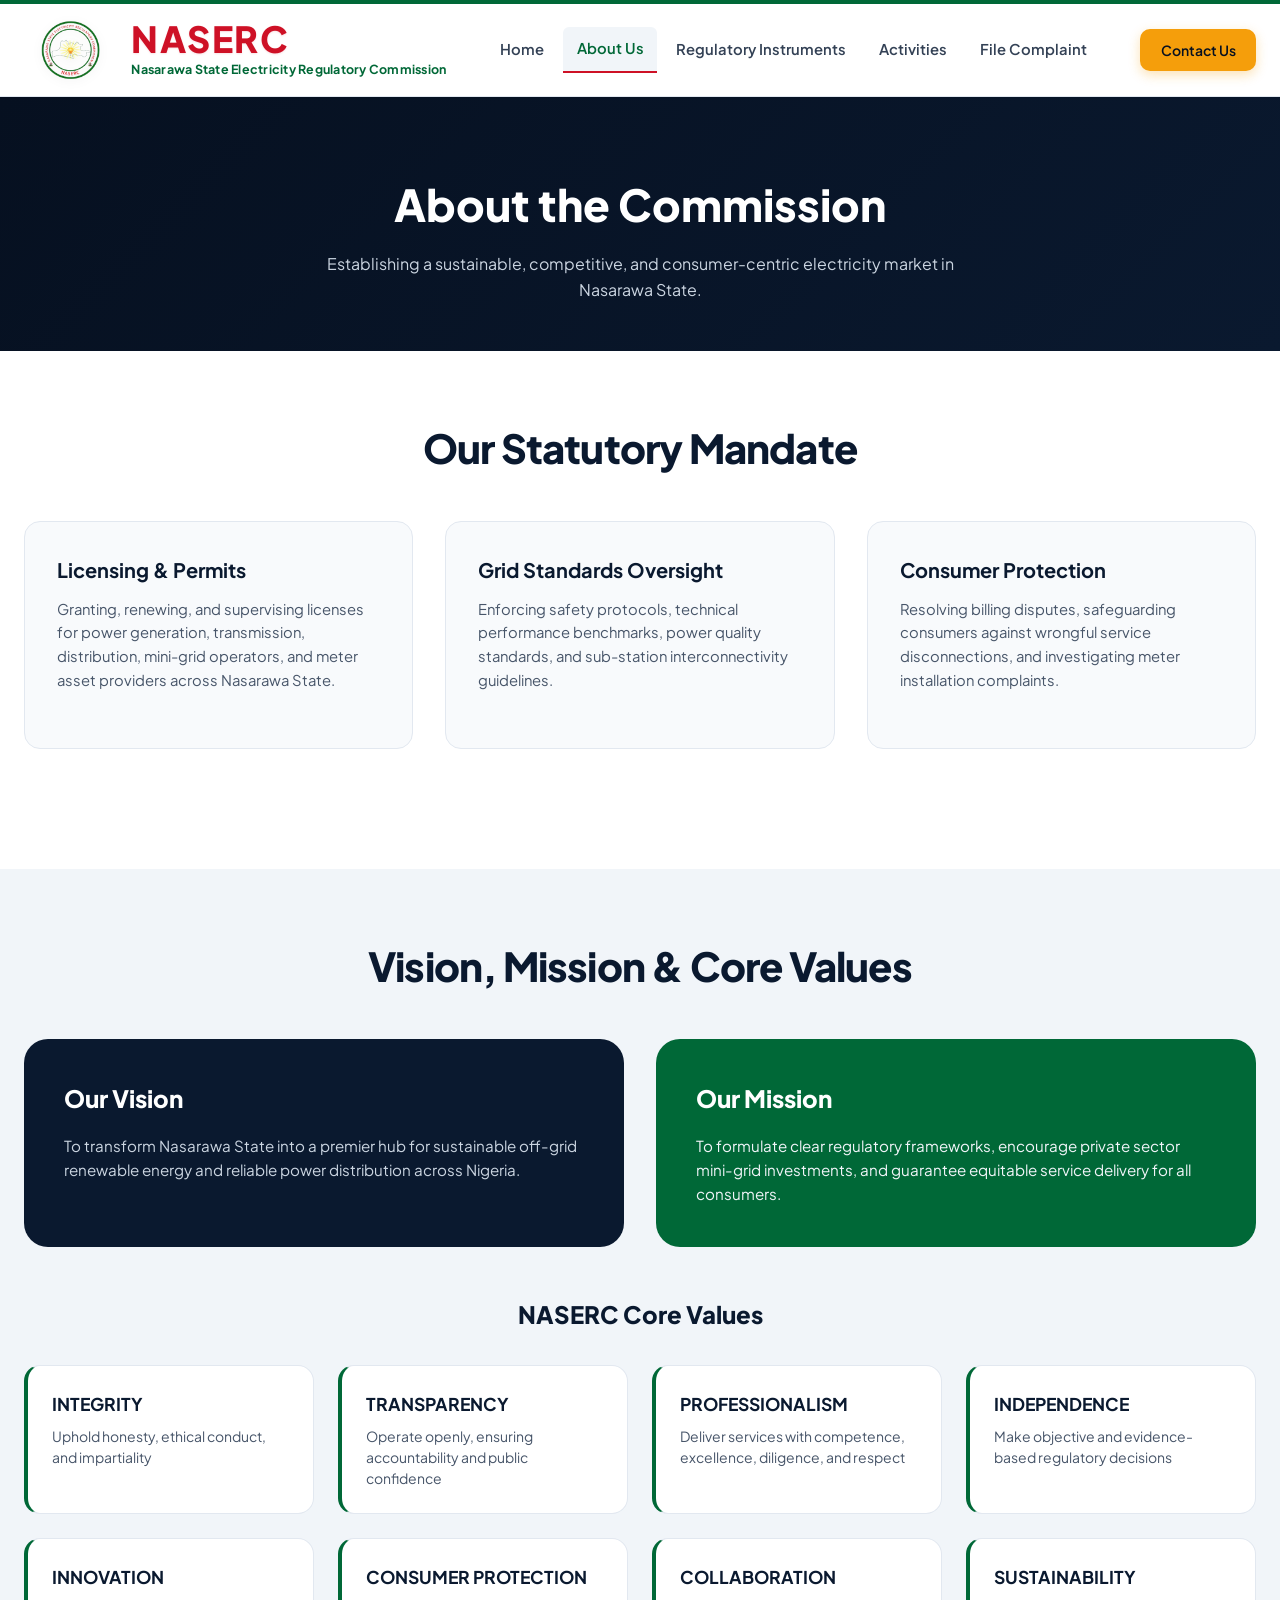
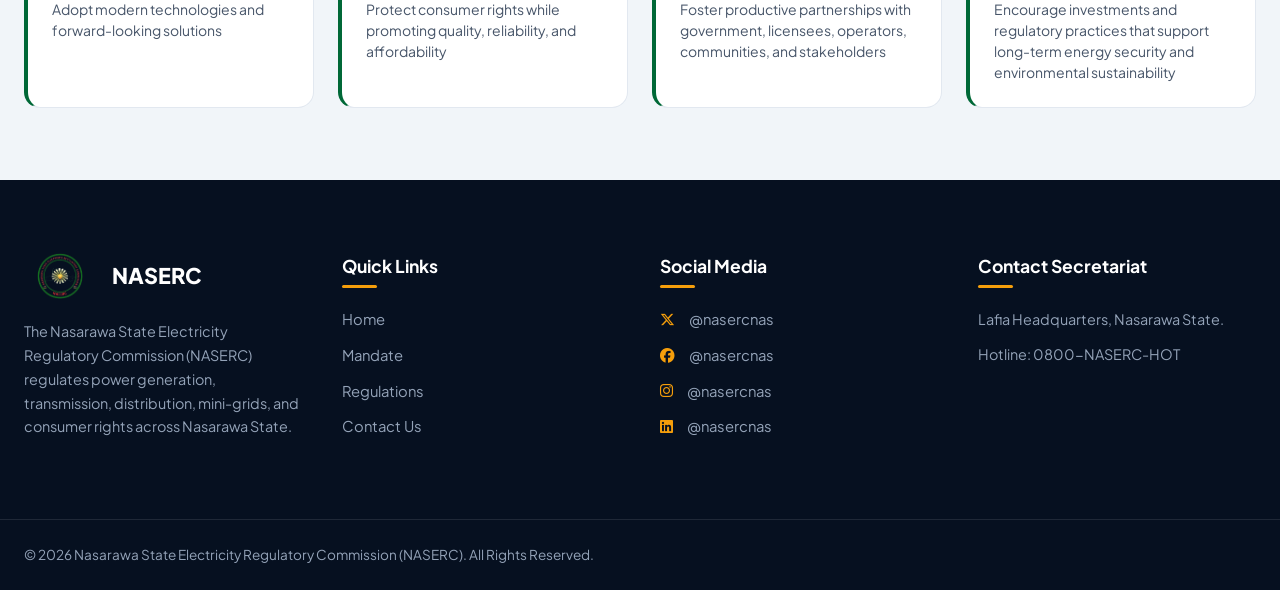
==== commit fb95c62b: "cleaned for plugin and theme" ====
--- a/about.html
+++ b/about.html
@@ -136,18 +136,17 @@
   <section class="section-padding" id="mandate" style="background: var(--white);">
     <div class="container">
       <div class="section-header text-center">
-        <span class="section-badge">Statutory Establishment</span>
+        <!-- <span class="section-badge">Statutory Establishment</span> -->
         <h2 class="section-title">Our Statutory Mandate</h2>
-        <p class="section-subtitle">Enacted under the Nasarawa State Electricity Law 2024 to regulate the state's
-          intrastate power sector market.</p>
+        <!-- <p class="section-subtitle">Enacted under the Nasarawa State Electricity Law 2024 to regulate the state'sintrastate power sector market.</p> -->
       </div>
 
       <div class="services-grid">
         <div class="service-card">
           <h3 class="service-title">Licensing & Permits</h3>
-          <p class="service-desc">Granting, renewing, and supervising licenses for power generation, distribution,
-            mini-grid operators, and meter asset providers across Nasarawa State. Systems >100 kW require full statutory
-            licensing.</p>
+          <p class="service-desc">Granting, renewing, and supervising licenses for power generation, transmission,
+            distribution,
+            mini-grid operators, and meter asset providers across Nasarawa State.</p>
         </div>
 
         <div class="service-card">
@@ -169,7 +168,7 @@
   <section class="section-padding" id="vision" style="background: var(--slate-100);">
     <div class="container">
       <div class="section-header text-center">
-        <span class="section-badge gold">Strategic Orientation</span>
+        <!-- <span class="section-badge gold">Strategic Orientation</span> -->
         <h2 class="section-title">Vision, Mission & Core Values</h2>
       </div>
 
@@ -292,7 +291,8 @@
                 style="font-family: var(--font-heading); font-weight: 800; font-size: 1.35rem; color: var(--white);">NASERC</span>
             </div>
             <p class="footer-desc">
-              The Nasarawa State Electricity Regulatory Commission (NASERC) regulates power generation, distribution,
+              The Nasarawa State Electricity Regulatory Commission (NASERC) regulates power generation, transmission,
+              distribution,
               mini-grids, and consumer rights across Nasarawa State.
             </p>
           </div>
@@ -308,10 +308,18 @@
           <div>
             <h4 class="footer-heading">Social Media</h4>
             <ul class="footer-links">
-              <li><a href="https://x.com/nasercnas" target="_blank" rel="noopener" class="footer-link"><i class="fab fa-x-twitter" style="margin-right: 0.4rem; color: var(--accent-gold);"></i>@nasercnas</a></li>
-              <li><a href="https://facebook.com/nasercnas" target="_blank" rel="noopener" class="footer-link"><i class="fab fa-facebook" style="margin-right: 0.4rem; color: var(--accent-gold);"></i>@nasercnas</a></li>
-              <li><a href="https://instagram.com/nasercnas" target="_blank" rel="noopener" class="footer-link"><i class="fab fa-instagram" style="margin-right: 0.4rem; color: var(--accent-gold);"></i>@nasercnas</a></li>
-              <li><a href="https://linkedin.com/company/nasercnas" target="_blank" rel="noopener" class="footer-link"><i class="fab fa-linkedin" style="margin-right: 0.4rem; color: var(--accent-gold);"></i>@nasercnas</a></li>
+              <li><a href="https://x.com/nasercnas" target="_blank" rel="noopener" class="footer-link"><i
+                    class="fab fa-x-twitter" style="margin-right: 0.4rem; color: var(--accent-gold);"></i>@nasercnas</a>
+              </li>
+              <li><a href="https://facebook.com/nasercnas" target="_blank" rel="noopener" class="footer-link"><i
+                    class="fab fa-facebook" style="margin-right: 0.4rem; color: var(--accent-gold);"></i>@nasercnas</a>
+              </li>
+              <li><a href="https://instagram.com/nasercnas" target="_blank" rel="noopener" class="footer-link"><i
+                    class="fab fa-instagram" style="margin-right: 0.4rem; color: var(--accent-gold);"></i>@nasercnas</a>
+              </li>
+              <li><a href="https://linkedin.com/company/nasercnas" target="_blank" rel="noopener" class="footer-link"><i
+                    class="fab fa-linkedin" style="margin-right: 0.4rem; color: var(--accent-gold);"></i>@nasercnas</a>
+              </li>
             </ul>
           </div>
           <div>
--- a/css/styles.css
+++ b/css/styles.css
@@ -7,16 +7,25 @@
    1. Design System & CSS Variables
    -------------------------------------------------------------------------- */
 :root {
-  /* Brand Colors - Governmental & Civic Palette */
-  --primary-navy: #0a192f;
+  /* Brand Colors - Derived directly from Official Seal Logo (Green, Red & Yellow) */
+  --primary-green: #006837;          /* Forest Green from logo seal ring */
+  --primary-green-light: #0d8a4d;
+  --primary-green-dark: #004d28;
+  
+  --primary-red: #ce1126;            /* Official Crimson Red from logo text & NASERC acronym */
+  --primary-red-hover: #b00d1e;
+  --primary-red-dark: #8a0917;
+  --primary-red-light: #f87171;
+  --primary-red-bg: #fef2f2;
+  
+  --accent-gold: #f59e0b;            /* Solar Yellow/Gold from central lightbulb rays */
+  --accent-gold-hover: #d97706;
+  --accent-gold-light: #fef3c7;
+  --accent-yellow: #f59e0b;
+  
+  --primary-navy: #0a192f;           /* Civic Navy for contrast & structural balance */
   --primary-navy-dark: #061020;
   --primary-navy-light: #162e4a;
-  --primary-green: #006837;
-  --primary-green-light: #0d8a4d;
-  --primary-green-dark: #004d28;
-  --accent-gold: #f59e0b;
-  --accent-gold-hover: #d97706;
-  --accent-gold-light: #fef3c7;
   
   /* Neutral Colors */
   --slate-900: #0f172a;
@@ -173,6 +182,12 @@
   margin-bottom: 1rem;
 }
 
+.section-badge.red {
+  background-color: var(--primary-red-bg);
+  color: var(--primary-red);
+  border-color: rgba(206, 17, 38, 0.25);
+}
+
 .section-badge.gold {
   background-color: var(--accent-gold-light);
   color: var(--accent-gold-hover);
@@ -245,6 +260,31 @@
   transform: translateY(-2px);
 }
 
+.btn-red {
+  background-color: var(--primary-red);
+  color: var(--white);
+  box-shadow: 0 4px 12px rgba(206, 17, 38, 0.25);
+}
+
+.btn-red:hover {
+  background-color: var(--primary-red-hover);
+  color: var(--white);
+  transform: translateY(-2px);
+  box-shadow: 0 6px 16px rgba(206, 17, 38, 0.35);
+}
+
+.btn-outline-red {
+  background-color: transparent;
+  border-color: var(--primary-red);
+  color: var(--primary-red);
+}
+
+.btn-outline-red:hover {
+  background-color: var(--primary-red);
+  color: var(--white);
+  transform: translateY(-2px);
+}
+
 .btn-navy {
   background-color: var(--primary-navy);
   color: var(--white);
@@ -291,7 +331,8 @@
 }
 
 @media (max-width: 480px) {
-  .btn {
+  .hero-actions .btn,
+  .form-card .btn-lg {
     width: 100%;
     white-space: normal;
   }
@@ -398,19 +439,20 @@
   position: sticky;
   top: 0;
   z-index: 1000;
-  background-color: rgba(255, 255, 255, 0.97);
+  background-color: rgba(255, 255, 255, 0.98);
   backdrop-filter: blur(12px);
   -webkit-backdrop-filter: blur(12px);
   border-bottom: 1px solid var(--slate-200);
   box-shadow: var(--shadow-sm);
   transition: all var(--transition-normal);
+  border-top: 4px solid var(--primary-green);
 }
 
 .header-inner {
   display: flex;
   align-items: center;
   justify-content: space-between;
-  height: 84px;
+  height: 92px;
 }
 
 .brand-wrapper {
@@ -422,7 +464,13 @@
 .brand-logo-link {
   display: flex;
   align-items: center;
-  gap: 0.85rem;
+  gap: 0.9rem;
+  text-decoration: none;
+  transition: transform var(--transition-fast);
+}
+
+.brand-logo-link:hover {
+  transform: translateY(-1px);
 }
 
 .logo-badge-container {
@@ -432,13 +480,19 @@
 }
 
 .logo-img {
-  height: 52px;
+  height: 62px;
   width: auto;
   object-fit: contain;
+  filter: drop-shadow(0 2px 5px rgba(0, 0, 0, 0.08));
+  transition: transform var(--transition-fast);
+}
+
+.brand-logo-link:hover .logo-img {
+  transform: scale(1.03);
 }
 
 .state-coat-img {
-  height: 44px;
+  height: 48px;
   width: auto;
   object-fit: contain;
 }
@@ -446,28 +500,38 @@
 .brand-text {
   display: flex;
   flex-direction: column;
+  justify-content: center;
 }
 
 .brand-acronym {
   font-family: var(--font-heading);
-  font-weight: 800;
-  font-size: 1.35rem;
-  color: #dc2626;
-  line-height: 1.1;
+  font-weight: 900;
+  font-size: 2.25rem;
+  color: var(--primary-red);
+  line-height: 1;
+  letter-spacing: 0.04em;
+  text-transform: uppercase;
+  text-shadow: 0 1px 2px rgba(206, 17, 38, 0.12);
+}
+
+.brand-tagline {
+  font-size: 0.78rem;
+  color: var(--primary-green);
+  font-weight: 700;
   letter-spacing: 0.02em;
-}
-
-.brand-tagline {
-  font-size: 0.725rem;
-  color: var(--primary-green);
-  font-weight: 600;
-  letter-spacing: 0.01em;
+  margin-top: 3px;
+}
+
+@media (max-width: 768px) {
+  .brand-acronym { font-size: 1.75rem; }
+  .logo-img { height: 50px; }
+  .header-inner { height: 80px; }
 }
 
 @media (max-width: 480px) {
   .brand-tagline { display: none; }
-  .brand-acronym { font-size: 1.2rem; }
-  .logo-img { height: 42px; }
+  .brand-acronym { font-size: 1.45rem; }
+  .logo-img { height: 44px; }
 }
 
 /* Navigation Links */
@@ -502,6 +566,12 @@
 .nav-link:hover, .nav-item.active .nav-link {
   color: var(--primary-green);
   background-color: var(--slate-100);
+}
+
+.nav-item.active .nav-link {
+  border-bottom: 2px solid var(--primary-red);
+  border-bottom-left-radius: 0;
+  border-bottom-right-radius: 0;
 }
 
 .nav-link i.arrow {
@@ -568,17 +638,28 @@
 
 .mobile-nav-toggle {
   display: none;
-  background: none;
-  border: none;
-  font-size: 1.5rem;
+  background: var(--slate-100);
+  border: 1px solid var(--slate-200);
+  border-radius: var(--radius-md);
+  font-size: 1.25rem;
   color: var(--primary-navy);
   cursor: pointer;
-  padding: 0.5rem;
+  padding: 0.5rem 0.8rem;
+  align-items: center;
+  justify-content: center;
+  transition: all var(--transition-fast);
+}
+
+.mobile-nav-toggle:hover {
+  background-color: var(--primary-green);
+  color: var(--white);
+  border-color: var(--primary-green);
 }
 
 @media (max-width: 1024px) {
   .main-nav { display: none; }
-  .mobile-nav-toggle { display: block; }
+  .mobile-nav-toggle { display: inline-flex; }
+  .header-actions .btn { display: none; }
   .top-bar-info { font-size: 0.75rem; }
   .quick-search-form { display: none; }
 }
@@ -1105,53 +1186,84 @@
    8. Key Statistics / Impact Section
    -------------------------------------------------------------------------- */
 .stats-section {
-  background: linear-gradient(135deg, var(--primary-navy-dark) 0%, var(--primary-navy) 100%);
-  color: var(--white);
+  background: linear-gradient(135deg, var(--primary-green-dark) 0%, var(--primary-green) 100%);
+  color: var(--white);
+  padding: 1.25rem 0;
   position: relative;
   overflow: hidden;
+  border-bottom: 3px solid var(--accent-gold);
 }
 
 .stats-grid {
   display: grid;
-  grid-template-columns: repeat(auto-fit, minmax(200px, 1fr));
-  gap: 1.5rem;
+  grid-template-columns: repeat(4, 1fr);
+  gap: 1rem;
 }
 
 .stat-card {
-  background: rgba(255, 255, 255, 0.05);
-  backdrop-filter: blur(10px);
-  border: 1px solid rgba(255, 255, 255, 0.1);
-  border-radius: var(--radius-xl);
-  padding: 2rem 1.25rem;
+  background: rgba(255, 255, 255, 0.12);
+  backdrop-filter: blur(8px);
+  border: 1px solid rgba(255, 255, 255, 0.22);
+  border-radius: var(--radius-md);
+  padding: 0.75rem 1rem;
   text-align: center;
   transition: all var(--transition-normal);
 }
 
 .stat-card:hover {
-  transform: translateY(-5px);
-  background: rgba(255, 255, 255, 0.09);
+  transform: translateY(-2px);
+  background: rgba(255, 255, 255, 0.2);
   border-color: var(--accent-gold);
 }
 
 .stat-icon {
-  font-size: 2.25rem;
+  font-size: 1.5rem;
   color: var(--accent-gold);
-  margin-bottom: 0.75rem;
+  margin-bottom: 0.35rem;
 }
 
 .stat-number {
   font-family: var(--font-heading);
-  font-size: 2.75rem;
+  font-size: 1.75rem;
   font-weight: 800;
-  line-height: 1;
-  color: var(--white);
-  margin-bottom: 0.5rem;
+  line-height: 1.1;
+  color: var(--white);
+  margin-bottom: 0.15rem;
+  text-shadow: 0 1px 3px rgba(0, 0, 0, 0.2);
 }
 
 .stat-label {
-  font-size: 0.9rem;
-  color: var(--slate-300);
-  font-weight: 500;
+  font-size: 0.8rem;
+  color: rgba(255, 255, 255, 0.92);
+  font-weight: 600;
+  letter-spacing: 0.01em;
+}
+
+@media (max-width: 992px) {
+  .stats-grid {
+    grid-template-columns: repeat(2, 1fr);
+    gap: 0.75rem;
+  }
+}
+
+@media (max-width: 576px) {
+  .stats-section {
+    padding: 0.85rem 0;
+  }
+  .stats-grid {
+    grid-template-columns: repeat(2, 1fr);
+    gap: 0.5rem;
+  }
+  .stat-card {
+    padding: 0.6rem 0.5rem;
+  }
+  .stat-number {
+    font-size: 1.4rem;
+  }
+  .stat-label {
+    font-size: 0.725rem;
+    line-height: 1.25;
+  }
 }
 
 /* --------------------------------------------------------------------------
